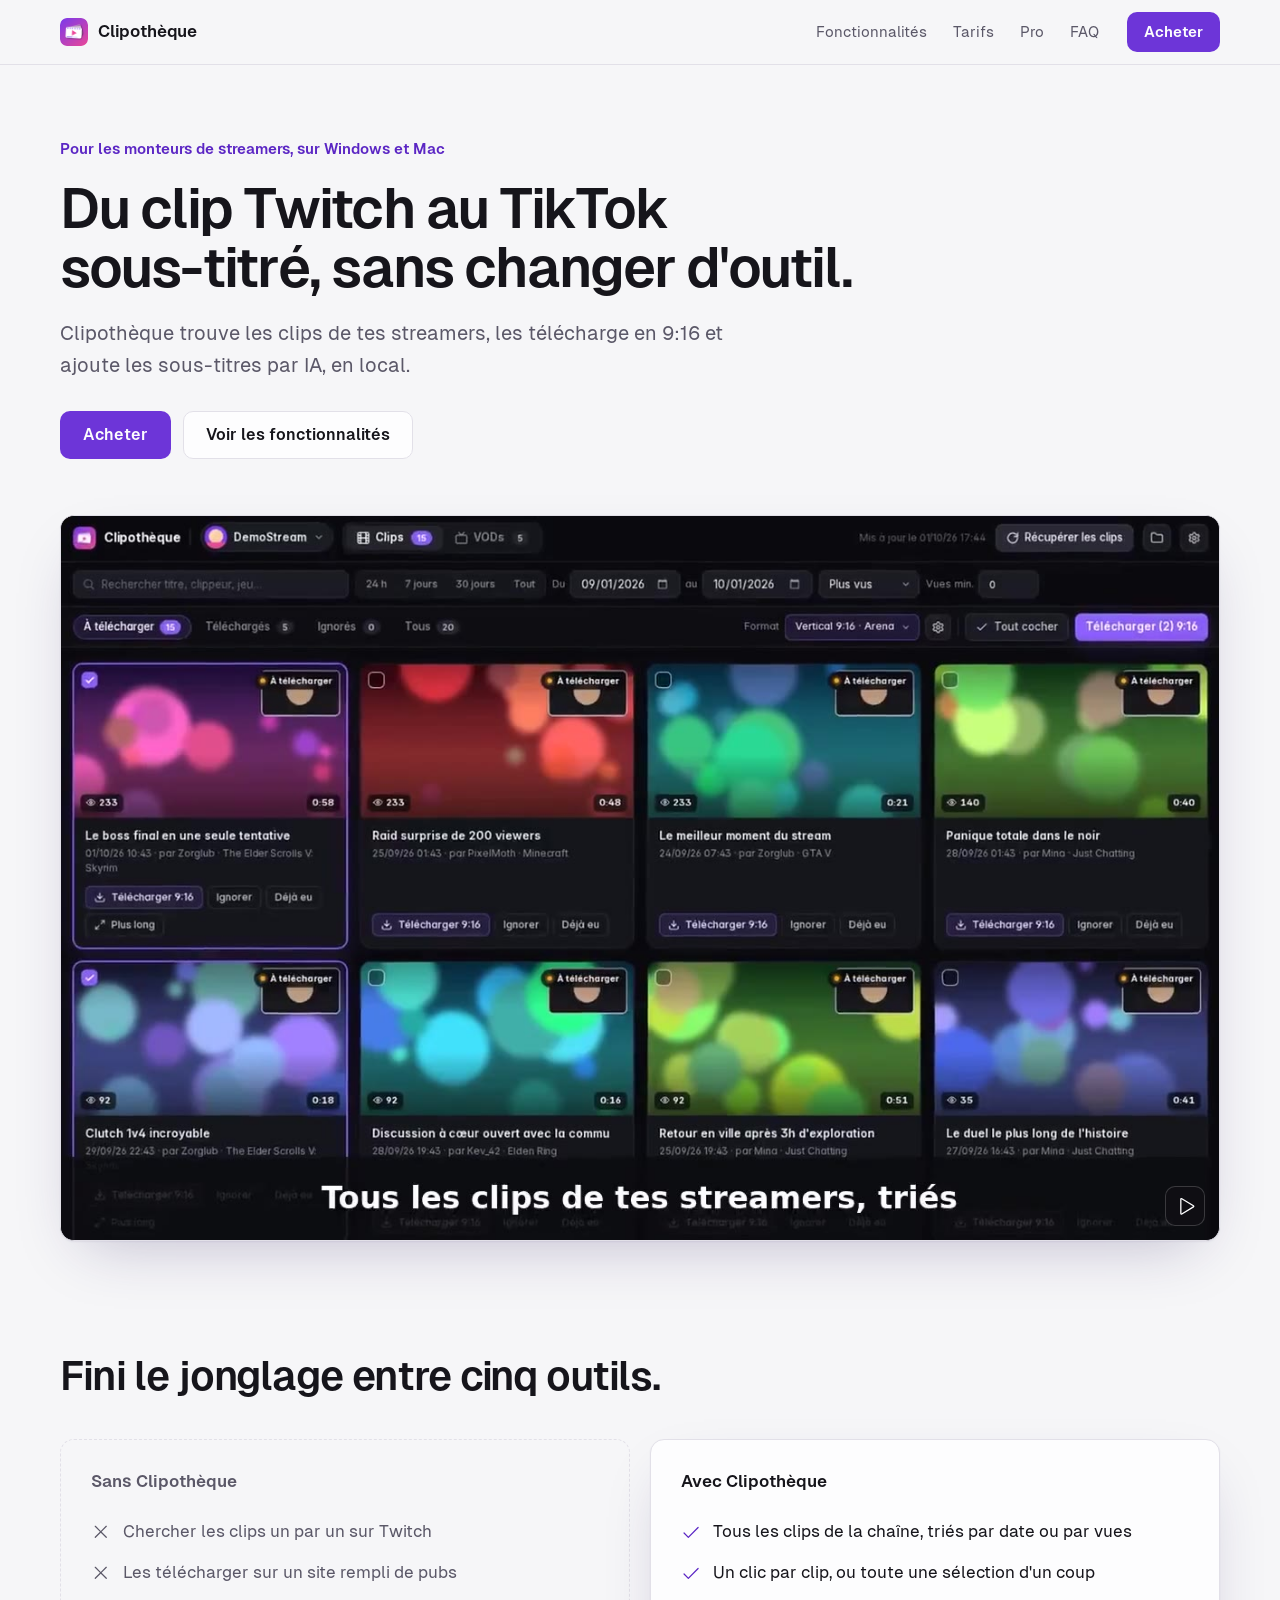
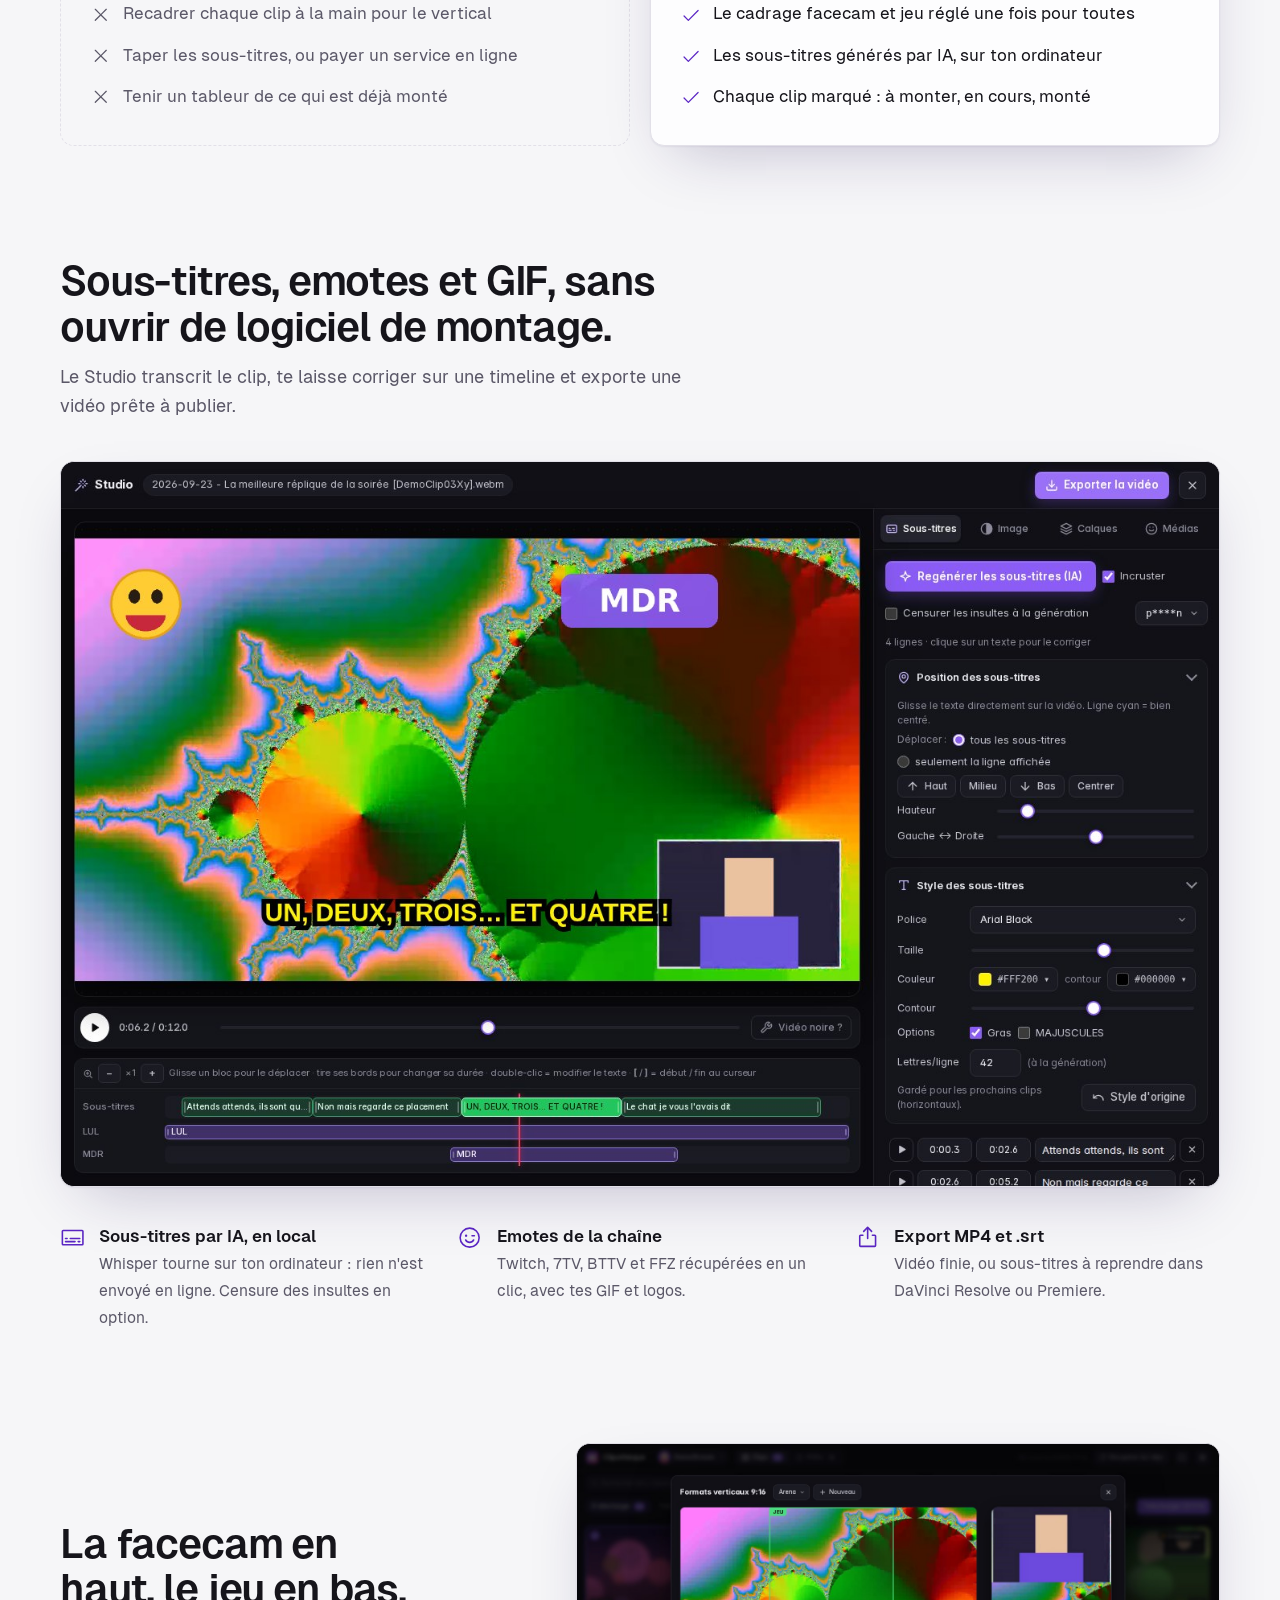
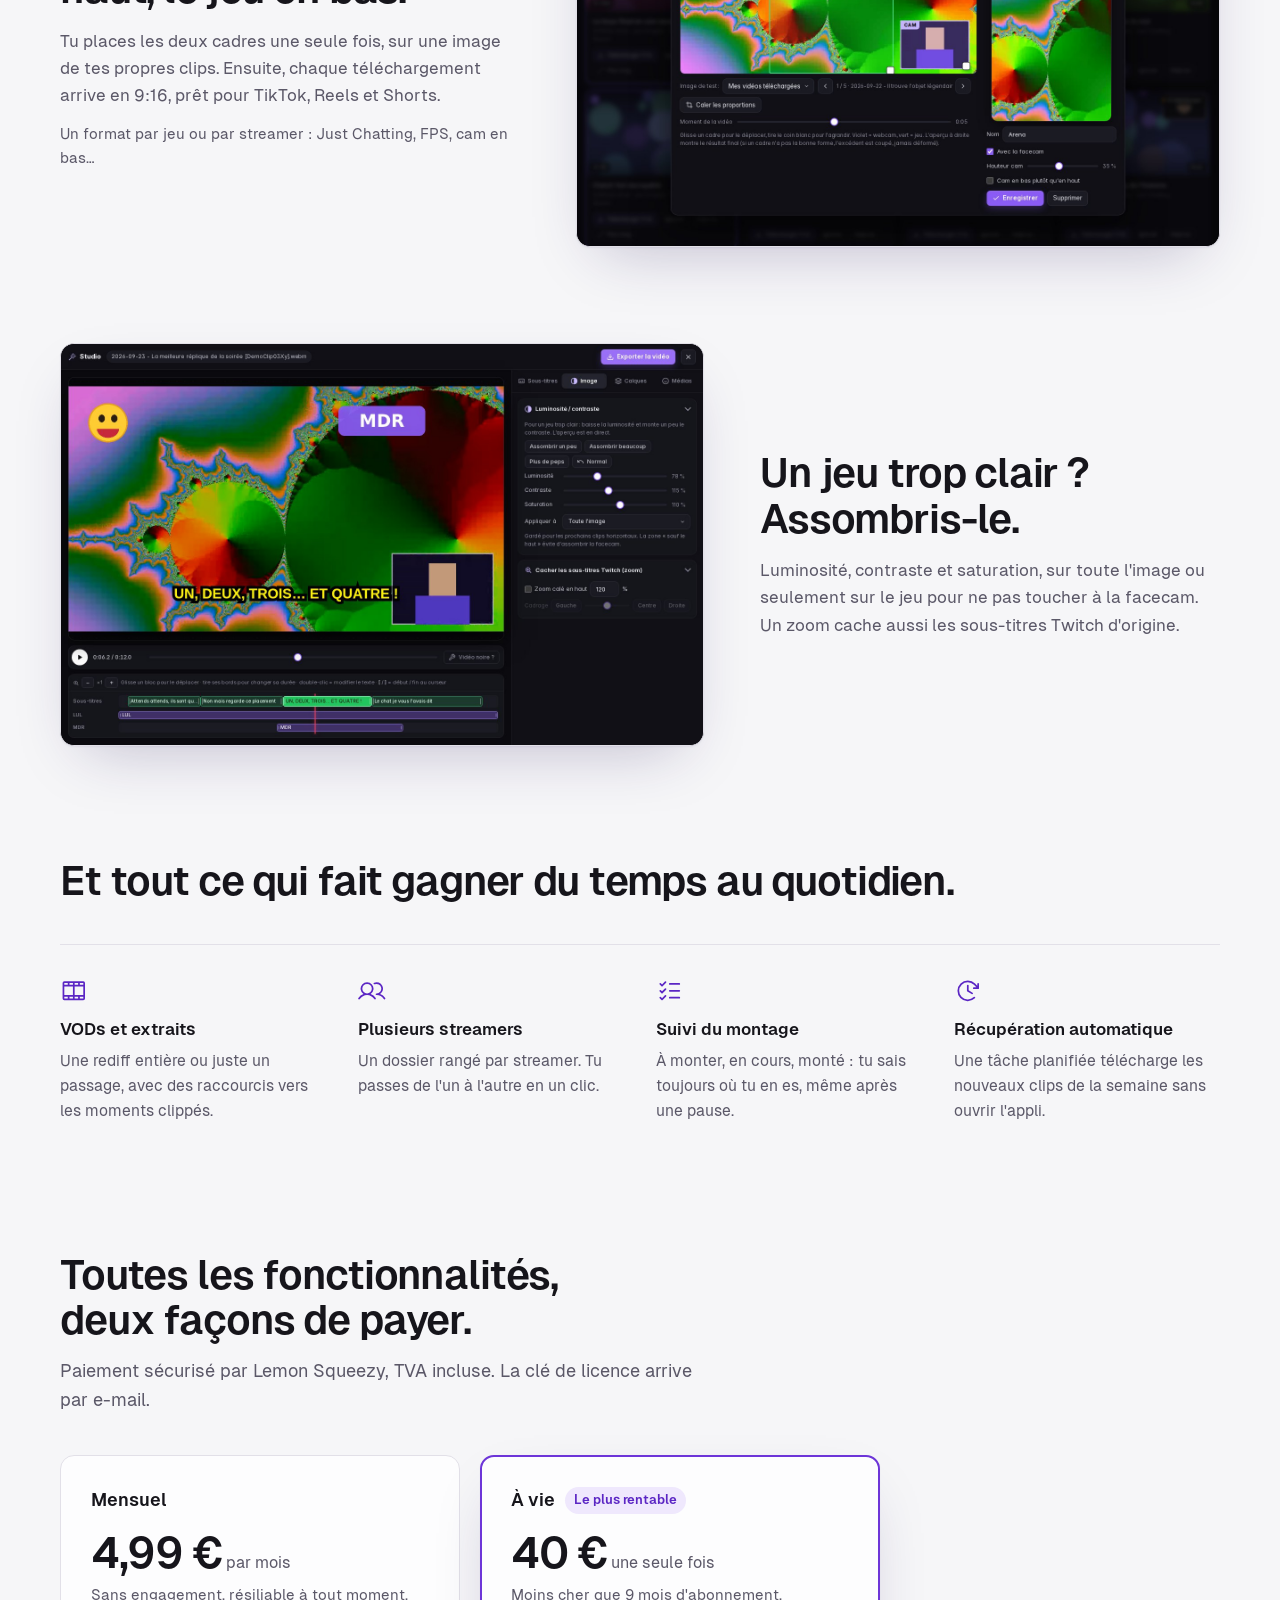
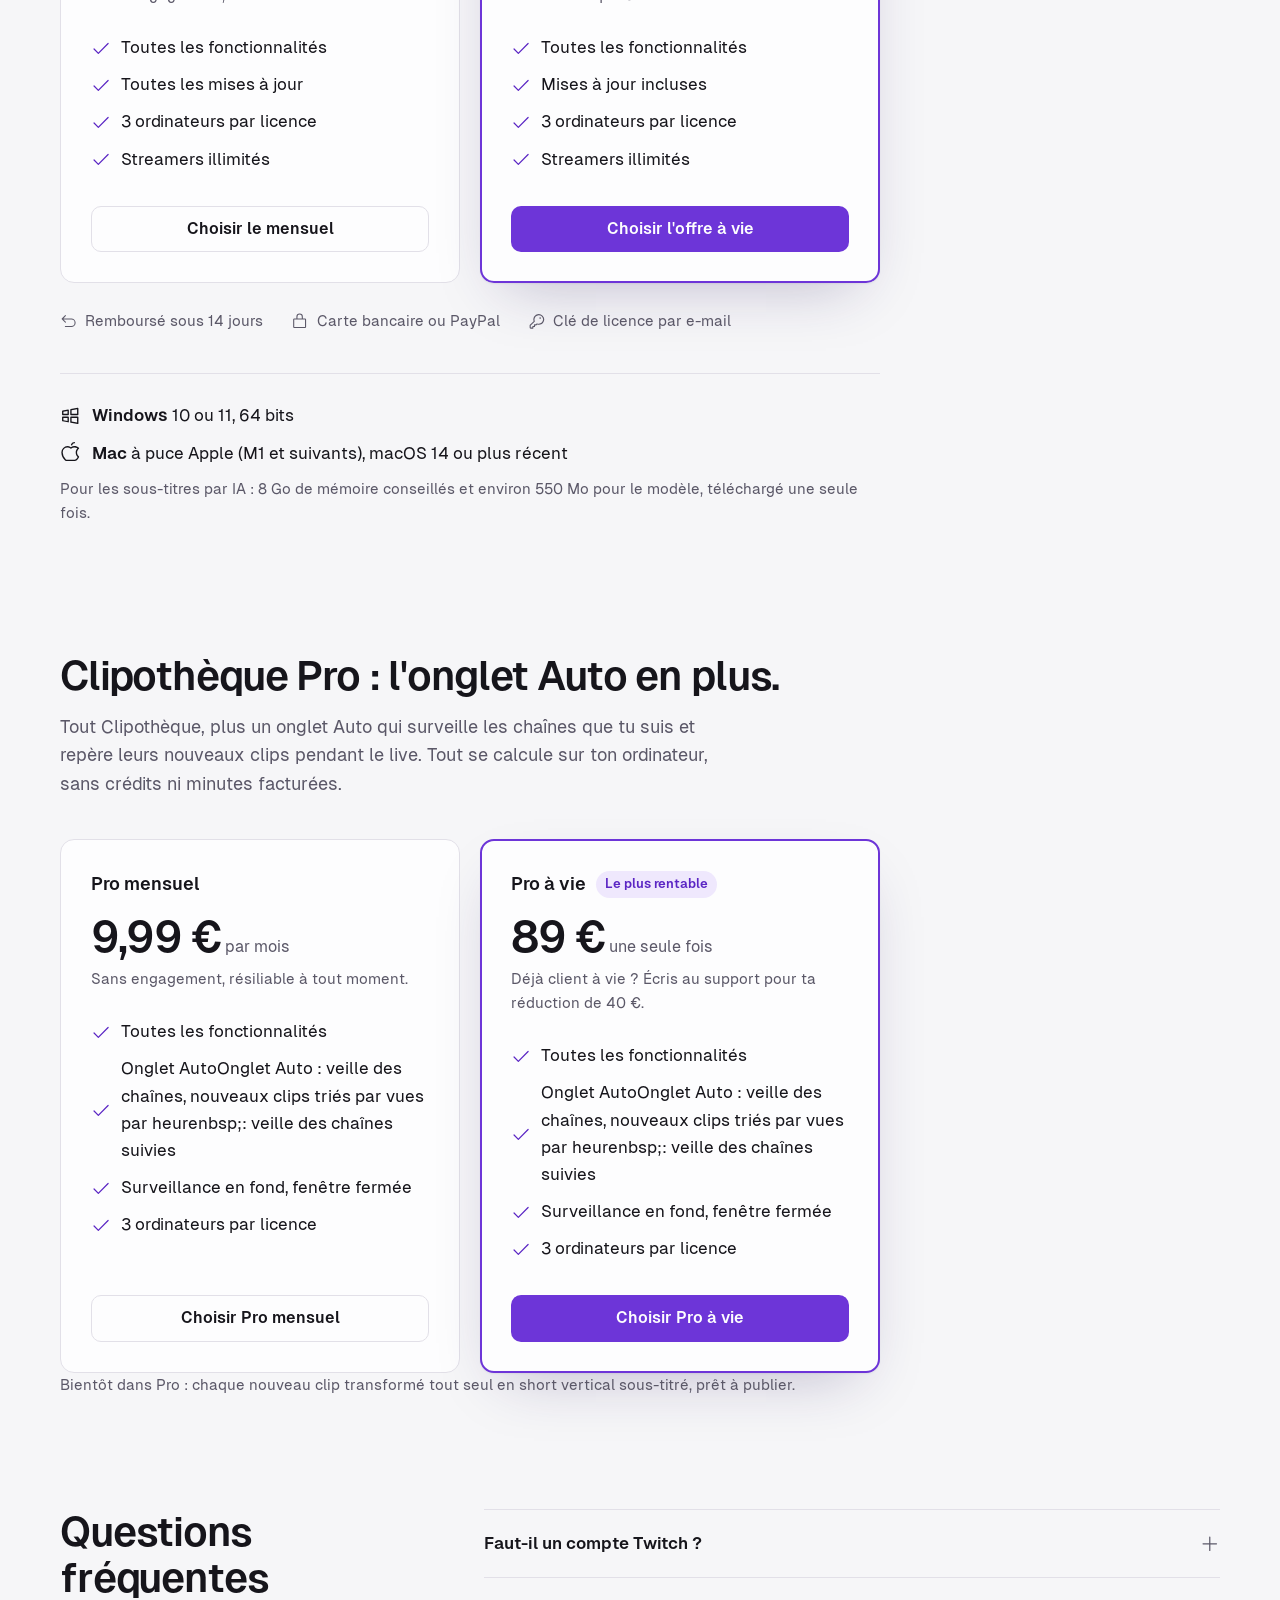
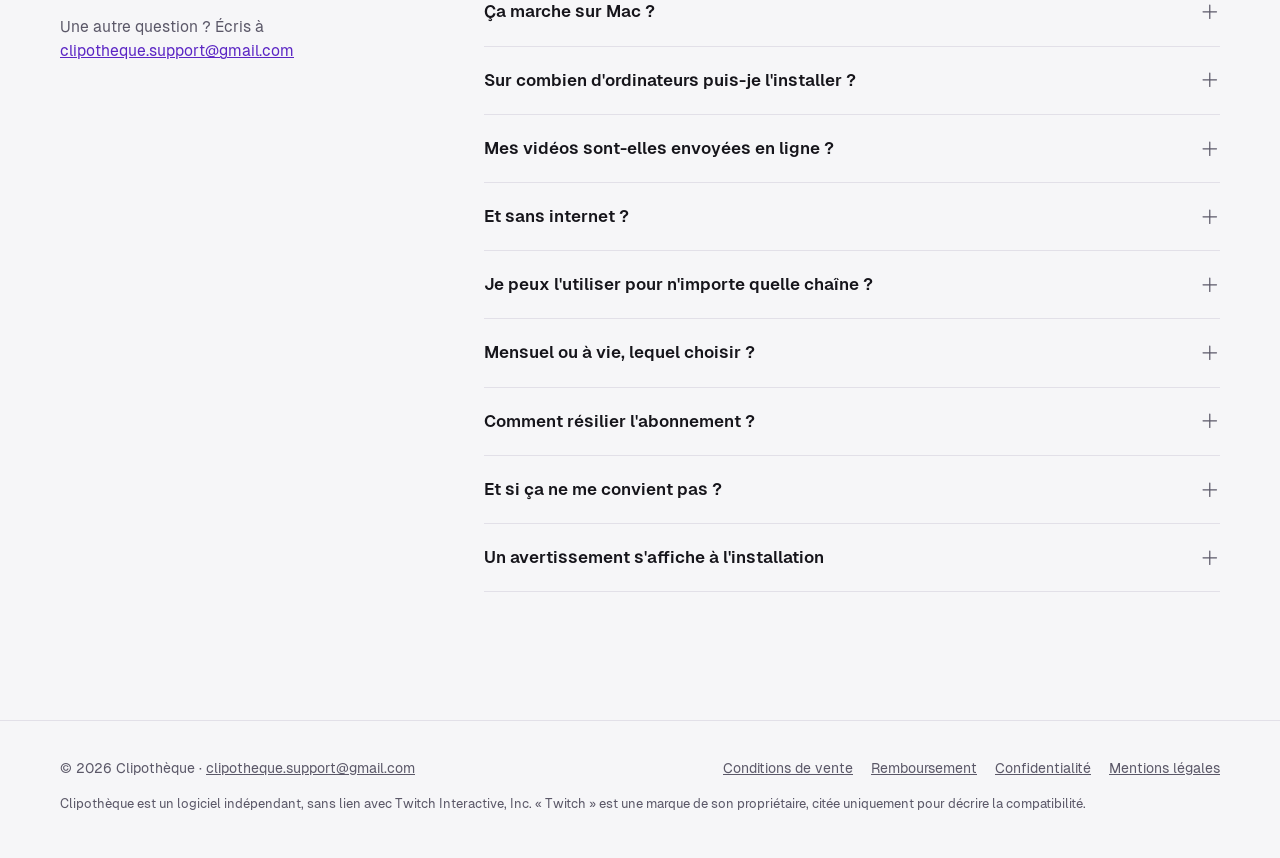
==== clipotheque/index.html @ 0209709e "Clipothèque : section Pro avec les liens d'achat Pro mensuel et Pro à vie Co-Authored-By: Claude Opu" ====
<!doctype html>
<html lang="fr">
<head>
<meta charset="utf-8">
<meta name="viewport" content="width=device-width,initial-scale=1">
<title>Clipothèque : du clip Twitch au TikTok sous-titré</title>
<meta name="description" content="Application pour monteurs de streamers, sur Windows et Mac : clips et VODs Twitch triés, téléchargement en vertical 9:16, sous-titres par IA en local, emotes et GIF. Dès 4,99 € par mois ou 40 € à vie.">
<meta name="theme-color" content="#f6f6f8" media="(prefers-color-scheme: light)">
<meta name="theme-color" content="#111015" media="(prefers-color-scheme: dark)">
<link rel="canonical" href="https://jetasque.github.io/clipotheque/">
<meta property="og:title" content="Clipothèque : du clip Twitch au TikTok sous-titré">
<meta property="og:description" content="Trouver, télécharger, passer en 9:16 et sous-titrer les clips de tes streamers, dans une seule appli. Dès 4,99 € par mois ou 40 € à vie.">
<meta property="og:image" content="https://jetasque.github.io/clipotheque/img/partage.jpg">
<meta property="og:type" content="website">
<meta property="og:locale" content="fr_FR">
<meta name="twitter:card" content="summary_large_image">
<link rel="icon" href="img/favicon.png">
<link rel="preload" href="polices/geist-600.woff2" as="font" type="font/woff2" crossorigin>
<link rel="stylesheet" href="style.css">
<script src="config.js"></script>
<script type="application/ld+json">
{"@context":"https://schema.org","@type":"SoftwareApplication","name":"Clipothèque","operatingSystem":"Windows 10, Windows 11, macOS 14 (Apple Silicon)","applicationCategory":"MultimediaApplication","inLanguage":"fr","url":"https://jetasque.github.io/clipotheque/","image":"https://jetasque.github.io/clipotheque/img/partage.jpg","description":"Application pour monteurs de streamers : clips et VODs Twitch, format vertical 9:16, sous-titres par IA en local, emotes et GIF.","offers":[{"@type":"Offer","name":"Mensuel","price":"4.99","priceCurrency":"EUR"},{"@type":"Offer","name":"À vie","price":"40","priceCurrency":"EUR"}]}
</script>
</head>
<body>
<a class="evitement" href="#contenu">Aller au contenu</a>

<nav class="barre"><div class="conteneur">
  <a class="marque" href="#" translate="no"><img src="img/icone.png" alt="" width="28" height="28">Clipothèque</a>
  <div class="liens"><a href="#fonctionnalites">Fonctionnalités</a><a href="#prix">Tarifs</a><a href="#pro">Pro</a><a href="#faq">FAQ</a></div>
  <a class="btn pri" href="#prix">Acheter</a>
</div></nav>

<main id="contenu">

<header class="hero"><div class="conteneur">
  <div class="hero-texte">
    <p class="surtitre">Pour les monteurs de streamers, sur Windows et Mac</p>
    <h1>Du clip Twitch au TikTok <span class="insecable">sous-titré</span>, sans changer d'outil.</h1>
    <p class="chapeau">Clipothèque trouve les clips de tes streamers, les télécharge en 9:16 et ajoute les <span class="insecable">sous-titres</span> par IA, en local.</p>
    <div class="actions">
      <a class="btn pri grand" href="#prix">Acheter</a>
      <a class="btn sec grand" href="#fonctionnalites">Voir les fonctionnalités</a>
    </div>
  </div>
  <figure class="ecran hero-ecran">
    <video id="demo" src="video/demo.mp4" poster="video/demo-affiche.jpg" width="1280" height="800" muted loop playsinline preload="none" controls aria-label="Démonstration : la liste des clips, le cadrage vertical 9:16 puis le Studio de sous-titres"></video>
    <button class="lecture" type="button" hidden aria-label="Mettre la démo en pause"><svg class="ic" aria-hidden="true" focusable="false" xmlns="http://www.w3.org/2000/svg" viewBox="0 0 256 256" fill="currentColor"><path d="M200,32H160a16,16,0,0,0-16,16V208a16,16,0,0,0,16,16h40a16,16,0,0,0,16-16V48A16,16,0,0,0,200,32Zm0,176H160V48h40ZM96,32H56A16,16,0,0,0,40,48V208a16,16,0,0,0,16,16H96a16,16,0,0,0,16-16V48A16,16,0,0,0,96,32Zm0,176H56V48H96Z"/></svg><svg class="ic" aria-hidden="true" focusable="false" xmlns="http://www.w3.org/2000/svg" viewBox="0 0 256 256" fill="currentColor"><path d="M232.4,114.49,88.32,26.35a16,16,0,0,0-16.2-.3A15.86,15.86,0,0,0,64,39.87V216.13A15.94,15.94,0,0,0,80,232a16.07,16.07,0,0,0,8.36-2.35L232.4,141.51a15.81,15.81,0,0,0,0-27ZM80,215.94V40l143.83,88Z"/></svg></button>
  </figure>
</div></header>

<section class="avap" aria-labelledby="t-avap"><div class="conteneur">
  <h2 id="t-avap">Fini le jonglage entre cinq outils.</h2>
  <div class="comparaison">
    <div class="colonne avant">
      <h3>Sans Clipothèque</h3>
      <ul>
        <li><svg class="ic" aria-hidden="true" focusable="false" xmlns="http://www.w3.org/2000/svg" viewBox="0 0 256 256" fill="currentColor"><path d="M205.66,194.34a8,8,0,0,1-11.32,11.32L128,139.31,61.66,205.66a8,8,0,0,1-11.32-11.32L116.69,128,50.34,61.66A8,8,0,0,1,61.66,50.34L128,116.69l66.34-66.35a8,8,0,0,1,11.32,11.32L139.31,128Z"/></svg>Chercher les clips un par un sur Twitch</li>
        <li><svg class="ic" aria-hidden="true" focusable="false" xmlns="http://www.w3.org/2000/svg" viewBox="0 0 256 256" fill="currentColor"><path d="M205.66,194.34a8,8,0,0,1-11.32,11.32L128,139.31,61.66,205.66a8,8,0,0,1-11.32-11.32L116.69,128,50.34,61.66A8,8,0,0,1,61.66,50.34L128,116.69l66.34-66.35a8,8,0,0,1,11.32,11.32L139.31,128Z"/></svg>Les télécharger sur un site rempli de pubs</li>
        <li><svg class="ic" aria-hidden="true" focusable="false" xmlns="http://www.w3.org/2000/svg" viewBox="0 0 256 256" fill="currentColor"><path d="M205.66,194.34a8,8,0,0,1-11.32,11.32L128,139.31,61.66,205.66a8,8,0,0,1-11.32-11.32L116.69,128,50.34,61.66A8,8,0,0,1,61.66,50.34L128,116.69l66.34-66.35a8,8,0,0,1,11.32,11.32L139.31,128Z"/></svg>Recadrer chaque clip à la main pour le vertical</li>
        <li><svg class="ic" aria-hidden="true" focusable="false" xmlns="http://www.w3.org/2000/svg" viewBox="0 0 256 256" fill="currentColor"><path d="M205.66,194.34a8,8,0,0,1-11.32,11.32L128,139.31,61.66,205.66a8,8,0,0,1-11.32-11.32L116.69,128,50.34,61.66A8,8,0,0,1,61.66,50.34L128,116.69l66.34-66.35a8,8,0,0,1,11.32,11.32L139.31,128Z"/></svg>Taper les sous-titres, ou payer un service en ligne</li>
        <li><svg class="ic" aria-hidden="true" focusable="false" xmlns="http://www.w3.org/2000/svg" viewBox="0 0 256 256" fill="currentColor"><path d="M205.66,194.34a8,8,0,0,1-11.32,11.32L128,139.31,61.66,205.66a8,8,0,0,1-11.32-11.32L116.69,128,50.34,61.66A8,8,0,0,1,61.66,50.34L128,116.69l66.34-66.35a8,8,0,0,1,11.32,11.32L139.31,128Z"/></svg>Tenir un tableur de ce qui est déjà monté</li>
      </ul>
    </div>
    <div class="colonne avec">
      <h3>Avec Clipothèque</h3>
      <ul>
        <li><svg class="ic" aria-hidden="true" focusable="false" xmlns="http://www.w3.org/2000/svg" viewBox="0 0 256 256" fill="currentColor"><path d="M229.66,77.66l-128,128a8,8,0,0,1-11.32,0l-56-56a8,8,0,0,1,11.32-11.32L96,188.69,218.34,66.34a8,8,0,0,1,11.32,11.32Z"/></svg>Tous les clips de la chaîne, triés par date ou par vues</li>
        <li><svg class="ic" aria-hidden="true" focusable="false" xmlns="http://www.w3.org/2000/svg" viewBox="0 0 256 256" fill="currentColor"><path d="M229.66,77.66l-128,128a8,8,0,0,1-11.32,0l-56-56a8,8,0,0,1,11.32-11.32L96,188.69,218.34,66.34a8,8,0,0,1,11.32,11.32Z"/></svg>Un clic par clip, ou toute une sélection d'un coup</li>
        <li><svg class="ic" aria-hidden="true" focusable="false" xmlns="http://www.w3.org/2000/svg" viewBox="0 0 256 256" fill="currentColor"><path d="M229.66,77.66l-128,128a8,8,0,0,1-11.32,0l-56-56a8,8,0,0,1,11.32-11.32L96,188.69,218.34,66.34a8,8,0,0,1,11.32,11.32Z"/></svg>Le cadrage facecam et jeu réglé une fois pour toutes</li>
        <li><svg class="ic" aria-hidden="true" focusable="false" xmlns="http://www.w3.org/2000/svg" viewBox="0 0 256 256" fill="currentColor"><path d="M229.66,77.66l-128,128a8,8,0,0,1-11.32,0l-56-56a8,8,0,0,1,11.32-11.32L96,188.69,218.34,66.34a8,8,0,0,1,11.32,11.32Z"/></svg>Les sous-titres générés par IA, sur ton ordinateur</li>
        <li><svg class="ic" aria-hidden="true" focusable="false" xmlns="http://www.w3.org/2000/svg" viewBox="0 0 256 256" fill="currentColor"><path d="M229.66,77.66l-128,128a8,8,0,0,1-11.32,0l-56-56a8,8,0,0,1,11.32-11.32L96,188.69,218.34,66.34a8,8,0,0,1,11.32,11.32Z"/></svg>Chaque clip marqué&nbsp;: à monter, en cours, monté</li>
      </ul>
    </div>
  </div>
</div></section>

<section id="fonctionnalites" class="studio" aria-labelledby="t-studio"><div class="conteneur">
  <h2 id="t-studio">Sous-titres, emotes et GIF, sans ouvrir de logiciel de montage.</h2>
  <p class="texte-section">Le Studio transcrit le clip, te laisse corriger sur une timeline et exporte une vidéo prête à publier.</p>
  <figure class="ecran"><img src="img/capture-studio.jpg" alt="Le Studio : sous-titres jaunes incrustés, emote et texte MDR sur la vidéo, timeline des sous-titres en bas" width="1440" height="900" loading="lazy"></figure>
  <ul class="points">
    <li><svg class="ic" aria-hidden="true" focusable="false" xmlns="http://www.w3.org/2000/svg" viewBox="0 0 256 256" fill="currentColor"><path d="M224,48H32A16,16,0,0,0,16,64V192a16,16,0,0,0,16,16H224a16,16,0,0,0,16-16V64A16,16,0,0,0,224,48Zm0,144H32V64H224V192ZM48,136a8,8,0,0,1,8-8H72a8,8,0,0,1,0,16H56A8,8,0,0,1,48,136Zm160,0a8,8,0,0,1-8,8H104a8,8,0,0,1,0-16h96A8,8,0,0,1,208,136Zm-48,32a8,8,0,0,1-8,8H56a8,8,0,0,1,0-16h96A8,8,0,0,1,160,168Zm48,0a8,8,0,0,1-8,8H184a8,8,0,0,1,0-16h16A8,8,0,0,1,208,168Z"/></svg><div><b>Sous-titres par IA, en local</b><span>Whisper tourne sur ton ordinateur&nbsp;: rien n'est envoyé en ligne. Censure des insultes en option.</span></div></li>
    <li><svg class="ic" aria-hidden="true" focusable="false" xmlns="http://www.w3.org/2000/svg" viewBox="0 0 256 256" fill="currentColor"><path d="M128,24A104,104,0,1,0,232,128,104.11,104.11,0,0,0,128,24Zm0,192a88,88,0,1,1,88-88A88.1,88.1,0,0,1,128,216ZM80,108a12,12,0,1,1,12,12A12,12,0,0,1,80,108Zm104,0a8,8,0,0,1-8,8H152a8,8,0,0,1,0-16h24A8,8,0,0,1,184,108Zm-9.08,48c-10.29,17.79-27.39,28-46.92,28s-36.63-10.2-46.93-28a8,8,0,1,1,13.86-8c7.46,12.91,19.2,20,33.07,20s25.61-7.1,33.08-20a8,8,0,1,1,13.84,8Z"/></svg><div><b>Emotes de la chaîne</b><span>Twitch, 7TV, BTTV et FFZ récupérées en un clic, avec tes GIF et logos.</span></div></li>
    <li><svg class="ic" aria-hidden="true" focusable="false" xmlns="http://www.w3.org/2000/svg" viewBox="0 0 256 256" fill="currentColor"><path d="M216,112v96a16,16,0,0,1-16,16H56a16,16,0,0,1-16-16V112A16,16,0,0,1,56,96H80a8,8,0,0,1,0,16H56v96H200V112H176a8,8,0,0,1,0-16h24A16,16,0,0,1,216,112ZM93.66,69.66,120,43.31V136a8,8,0,0,0,16,0V43.31l26.34,26.35a8,8,0,0,0,11.32-11.32l-40-40a8,8,0,0,0-11.32,0l-40,40A8,8,0,0,0,93.66,69.66Z"/></svg><div><b>Export MP4 et .srt</b><span>Vidéo finie, ou sous-titres à reprendre dans DaVinci Resolve ou Premiere.</span></div></li>
  </ul>
</div></section>

<section class="detail" aria-labelledby="t-vertical"><div class="conteneur">
  <div class="split">
    <div class="split-texte">
      <h2 id="t-vertical">La facecam en haut, le jeu en bas.</h2>
      <p>Tu places les deux cadres une seule fois, sur une image de tes propres clips. Ensuite, chaque téléchargement arrive en 9:16, prêt pour TikTok, Reels et Shorts.</p>
      <p class="discret">Un format par jeu ou par streamer&nbsp;: Just Chatting, FPS, cam en bas…</p>
    </div>
    <figure class="ecran"><img src="img/capture-vertical.jpg" alt="Réglage du format vertical : cadre du jeu en vert, cadre de la caméra en violet, aperçu 9:16 à droite" width="1440" height="900" loading="lazy"></figure>
  </div>
  <div class="split inverse">
    <div class="split-texte">
      <h2>Un jeu trop clair&nbsp;? Assombris-le.</h2>
      <p>Luminosité, contraste et saturation, sur toute l'image ou seulement sur le jeu pour ne pas toucher à la facecam. Un zoom cache aussi les sous-titres Twitch d'origine.</p>
    </div>
    <figure class="ecran"><img src="img/capture-image.jpg" alt="Onglet Image du Studio : préréglages Assombrir un peu, Assombrir beaucoup, curseurs de luminosité et contraste" width="1440" height="900" loading="lazy"></figure>
  </div>
</div></section>

<section class="aussi" aria-labelledby="t-aussi"><div class="conteneur">
  <h2 id="t-aussi">Et tout ce qui fait gagner du temps au quotidien.</h2>
  <ul class="grille-aussi">
    <li><svg class="ic" aria-hidden="true" focusable="false" xmlns="http://www.w3.org/2000/svg" viewBox="0 0 256 256" fill="currentColor"><path d="M216,40H40A16,16,0,0,0,24,56V200a16,16,0,0,0,16,16H216a16,16,0,0,0,16-16V56A16,16,0,0,0,216,40ZM40,88h80v80H40Zm96-16V56h32V72Zm-16,0H88V56h32Zm0,112v16H88V184Zm16,0h32v16H136Zm0-16V88h80v80Zm80-96H184V56h32ZM72,56V72H40V56ZM40,184H72v16H40Zm176,16H184V184h32v16Z"/></svg><b>VODs et extraits</b><span>Une rediff entière ou juste un passage, avec des raccourcis vers les moments clippés.</span></li>
    <li><svg class="ic" aria-hidden="true" focusable="false" xmlns="http://www.w3.org/2000/svg" viewBox="0 0 256 256" fill="currentColor"><path d="M117.25,157.92a60,60,0,1,0-66.5,0A95.83,95.83,0,0,0,3.53,195.63a8,8,0,1,0,13.4,8.74,80,80,0,0,1,134.14,0,8,8,0,0,0,13.4-8.74A95.83,95.83,0,0,0,117.25,157.92ZM40,108a44,44,0,1,1,44,44A44.05,44.05,0,0,1,40,108Zm210.14,98.7a8,8,0,0,1-11.07-2.33A79.83,79.83,0,0,0,172,168a8,8,0,0,1,0-16,44,44,0,1,0-16.34-84.87,8,8,0,1,1-5.94-14.85,60,60,0,0,1,55.53,105.64,95.83,95.83,0,0,1,47.22,37.71A8,8,0,0,1,250.14,206.7Z"/></svg><b>Plusieurs streamers</b><span>Un dossier rangé par streamer. Tu passes de l'un à l'autre en un clic.</span></li>
    <li><svg class="ic" aria-hidden="true" focusable="false" xmlns="http://www.w3.org/2000/svg" viewBox="0 0 256 256" fill="currentColor"><path d="M224,128a8,8,0,0,1-8,8H128a8,8,0,0,1,0-16h88A8,8,0,0,1,224,128ZM128,72h88a8,8,0,0,0,0-16H128a8,8,0,0,0,0,16Zm88,112H128a8,8,0,0,0,0,16h88a8,8,0,0,0,0-16ZM82.34,42.34,56,68.69,45.66,58.34A8,8,0,0,0,34.34,69.66l16,16a8,8,0,0,0,11.32,0l32-32A8,8,0,0,0,82.34,42.34Zm0,64L56,132.69,45.66,122.34a8,8,0,0,0-11.32,11.32l16,16a8,8,0,0,0,11.32,0l32-32a8,8,0,0,0-11.32-11.32Zm0,64L56,196.69,45.66,186.34a8,8,0,0,0-11.32,11.32l16,16a8,8,0,0,0,11.32,0l32-32a8,8,0,0,0-11.32-11.32Z"/></svg><b>Suivi du montage</b><span>À monter, en cours, monté&nbsp;: tu sais toujours où tu en es, même après une pause.</span></li>
    <li><svg class="ic" aria-hidden="true" focusable="false" xmlns="http://www.w3.org/2000/svg" viewBox="0 0 256 256" fill="currentColor"><path d="M136,80v43.47l36.12,21.67a8,8,0,0,1-8.24,13.72l-40-24A8,8,0,0,1,120,128V80a8,8,0,0,1,16,0Zm88-24a8,8,0,0,0-8,8V82c-6.35-7.36-12.83-14.45-20.12-21.83a96,96,0,1,0-2,137.7,8,8,0,0,0-11-11.64A80,80,0,1,1,184.54,71.4C192.68,79.64,199.81,87.58,207,96H184a8,8,0,0,0,0,16h40a8,8,0,0,0,8-8V64A8,8,0,0,0,224,56Z"/></svg><b>Récupération automatique</b><span>Une tâche planifiée télécharge les nouveaux clips de la semaine sans ouvrir l'appli.</span></li>
  </ul>
</div></section>

<section id="prix" class="tarifs" aria-labelledby="t-prix"><div class="conteneur">
  <h2 id="t-prix">Toutes les fonctionnalités, deux façons de payer.</h2>
  <p class="texte-section">Paiement sécurisé par Lemon Squeezy, TVA incluse. La clé de licence arrive par <span class="insecable">e-mail</span>.</p>
  <div class="offres">
    <div class="offre">
      <h3>Mensuel</h3>
      <p class="montant">4,99 €<small> par mois</small></p>
      <p class="note">Sans engagement, résiliable à tout moment.</p>
      <ul>
        <li><svg class="ic" aria-hidden="true" focusable="false" xmlns="http://www.w3.org/2000/svg" viewBox="0 0 256 256" fill="currentColor"><path d="M229.66,77.66l-128,128a8,8,0,0,1-11.32,0l-56-56a8,8,0,0,1,11.32-11.32L96,188.69,218.34,66.34a8,8,0,0,1,11.32,11.32Z"/></svg>Toutes les fonctionnalités</li>
        <li><svg class="ic" aria-hidden="true" focusable="false" xmlns="http://www.w3.org/2000/svg" viewBox="0 0 256 256" fill="currentColor"><path d="M229.66,77.66l-128,128a8,8,0,0,1-11.32,0l-56-56a8,8,0,0,1,11.32-11.32L96,188.69,218.34,66.34a8,8,0,0,1,11.32,11.32Z"/></svg>Toutes les mises à jour</li>
        <li><svg class="ic" aria-hidden="true" focusable="false" xmlns="http://www.w3.org/2000/svg" viewBox="0 0 256 256" fill="currentColor"><path d="M229.66,77.66l-128,128a8,8,0,0,1-11.32,0l-56-56a8,8,0,0,1,11.32-11.32L96,188.69,218.34,66.34a8,8,0,0,1,11.32,11.32Z"/></svg>3 ordinateurs par licence</li>
        <li><svg class="ic" aria-hidden="true" focusable="false" xmlns="http://www.w3.org/2000/svg" viewBox="0 0 256 256" fill="currentColor"><path d="M229.66,77.66l-128,128a8,8,0,0,1-11.32,0l-56-56a8,8,0,0,1,11.32-11.32L96,188.69,218.34,66.34a8,8,0,0,1,11.32,11.32Z"/></svg>Streamers illimités</li>
      </ul>
      <a class="btn sec" data-achat="mensuel" href="https://clipotheque.lemonsqueezy.com/checkout/buy/49973c93-f830-4895-b657-a57542e2feb7?enabled=2233901">Choisir le mensuel</a>
    </div>
    <div class="offre conseillee">
      <h3>À vie <span class="etiquette">Le plus rentable</span></h3>
      <p class="montant">40 €<small> une seule fois</small></p>
      <p class="note">Moins cher que 9 mois d'abonnement.</p>
      <ul>
        <li><svg class="ic" aria-hidden="true" focusable="false" xmlns="http://www.w3.org/2000/svg" viewBox="0 0 256 256" fill="currentColor"><path d="M229.66,77.66l-128,128a8,8,0,0,1-11.32,0l-56-56a8,8,0,0,1,11.32-11.32L96,188.69,218.34,66.34a8,8,0,0,1,11.32,11.32Z"/></svg>Toutes les fonctionnalités</li>
        <li><svg class="ic" aria-hidden="true" focusable="false" xmlns="http://www.w3.org/2000/svg" viewBox="0 0 256 256" fill="currentColor"><path d="M229.66,77.66l-128,128a8,8,0,0,1-11.32,0l-56-56a8,8,0,0,1,11.32-11.32L96,188.69,218.34,66.34a8,8,0,0,1,11.32,11.32Z"/></svg>Mises à jour incluses</li>
        <li><svg class="ic" aria-hidden="true" focusable="false" xmlns="http://www.w3.org/2000/svg" viewBox="0 0 256 256" fill="currentColor"><path d="M229.66,77.66l-128,128a8,8,0,0,1-11.32,0l-56-56a8,8,0,0,1,11.32-11.32L96,188.69,218.34,66.34a8,8,0,0,1,11.32,11.32Z"/></svg>3 ordinateurs par licence</li>
        <li><svg class="ic" aria-hidden="true" focusable="false" xmlns="http://www.w3.org/2000/svg" viewBox="0 0 256 256" fill="currentColor"><path d="M229.66,77.66l-128,128a8,8,0,0,1-11.32,0l-56-56a8,8,0,0,1,11.32-11.32L96,188.69,218.34,66.34a8,8,0,0,1,11.32,11.32Z"/></svg>Streamers illimités</li>
      </ul>
      <a class="btn pri" data-achat="vie" href="https://clipotheque.lemonsqueezy.com/checkout/buy/a4decc5b-8946-4a12-8559-ff085f0bcc79?enabled=2233902">Choisir l'offre à vie</a>
    </div>
  </div>
  <ul class="garanties">
    <li><svg class="ic" aria-hidden="true" focusable="false" xmlns="http://www.w3.org/2000/svg" viewBox="0 0 256 256" fill="currentColor"><path d="M232,144a64.07,64.07,0,0,1-64,64H80a8,8,0,0,1,0-16h88a48,48,0,0,0,0-96H51.31l34.35,34.34a8,8,0,0,1-11.32,11.32l-48-48a8,8,0,0,1,0-11.32l48-48A8,8,0,0,1,85.66,45.66L51.31,80H168A64.07,64.07,0,0,1,232,144Z"/></svg>Remboursé sous 14 jours</li>
    <li><svg class="ic" aria-hidden="true" focusable="false" xmlns="http://www.w3.org/2000/svg" viewBox="0 0 256 256" fill="currentColor"><path d="M208,80H176V56a48,48,0,0,0-96,0V80H48A16,16,0,0,0,32,96V208a16,16,0,0,0,16,16H208a16,16,0,0,0,16-16V96A16,16,0,0,0,208,80ZM96,56a32,32,0,0,1,64,0V80H96ZM208,208H48V96H208V208Z"/></svg>Carte bancaire ou PayPal</li>
    <li><svg class="ic" aria-hidden="true" focusable="false" xmlns="http://www.w3.org/2000/svg" viewBox="0 0 256 256" fill="currentColor"><path d="M216.57,39.43A80,80,0,0,0,83.91,120.78L28.69,176A15.86,15.86,0,0,0,24,187.31V216a16,16,0,0,0,16,16H72a8,8,0,0,0,8-8V208H96a8,8,0,0,0,8-8V184h16a8,8,0,0,0,5.66-2.34l9.56-9.57A79.73,79.73,0,0,0,160,176h.1A80,80,0,0,0,216.57,39.43ZM224,98.1c-1.09,34.09-29.75,61.86-63.89,61.9H160a63.7,63.7,0,0,1-23.65-4.51,8,8,0,0,0-8.84,1.68L116.69,168H96a8,8,0,0,0-8,8v16H72a8,8,0,0,0-8,8v16H40V187.31l58.83-58.82a8,8,0,0,0,1.68-8.84A63.72,63.72,0,0,1,96,95.92c0-34.14,27.81-62.8,61.9-63.89A64,64,0,0,1,224,98.1ZM192,76a12,12,0,1,1-12-12A12,12,0,0,1,192,76Z"/></svg>Clé de licence par e-mail</li>
  </ul>
  <div class="config">
    <p><svg class="ic" aria-hidden="true" focusable="false" xmlns="http://www.w3.org/2000/svg" viewBox="0 0 256 256" fill="currentColor"><path d="M208,136H128a8,8,0,0,0-8,8v57.45a8,8,0,0,0,6.57,7.88l80,14.54A7.61,7.61,0,0,0,208,224a8,8,0,0,0,8-8V144A8,8,0,0,0,208,136Zm-8,70.41-64-11.63V152h64ZM96,136H32a8,8,0,0,0-8,8v40a8,8,0,0,0,6.57,7.87l64,11.64a8.54,8.54,0,0,0,1.43.13,8,8,0,0,0,8-8V144A8,8,0,0,0,96,136Zm-8,50.05-48-8.73V152H88ZM213.13,33.86a8,8,0,0,0-6.56-1.73l-80,14.55A8,8,0,0,0,120,54.55V112a8,8,0,0,0,8,8h80a8,8,0,0,0,8-8V40A8,8,0,0,0,213.13,33.86ZM200,104H136V61.22l64-11.63ZM101.13,54.22a8,8,0,0,0-6.56-1.73l-64,11.64A8,8,0,0,0,24,72v40a8,8,0,0,0,8,8H96a8,8,0,0,0,8-8V60.36A8,8,0,0,0,101.13,54.22ZM88,104H40V78.68L88,70Z"/></svg><span><b>Windows</b> 10 ou 11, 64 bits</span></p>
    <p><svg class="ic" aria-hidden="true" focusable="false" xmlns="http://www.w3.org/2000/svg" viewBox="0 0 256 256" fill="currentColor"><path d="M223.3,169.59a8.07,8.07,0,0,0-2.8-3.4C203.53,154.53,200,134.64,200,120c0-17.67,13.47-33.06,21.5-40.67a8,8,0,0,0,0-11.62C208.82,55.74,187.82,48,168,48a72.2,72.2,0,0,0-40,12.13,71.56,71.56,0,0,0-90.71,9.09A74.63,74.63,0,0,0,16,123.4a127.06,127.06,0,0,0,40.14,89.73A39.8,39.8,0,0,0,83.59,224h87.68a39.84,39.84,0,0,0,29.12-12.57,125,125,0,0,0,17.82-24.6C225.23,174,224.33,172,223.3,169.59Zm-34.63,30.94a23.76,23.76,0,0,1-17.4,7.47H83.59a23.82,23.82,0,0,1-16.44-6.51A111.14,111.14,0,0,1,32,123,58.5,58.5,0,0,1,48.65,80.47,54.81,54.81,0,0,1,88,64h.78A55.45,55.45,0,0,1,123,76.28a8,8,0,0,0,10,0A55.44,55.44,0,0,1,168,64a70.64,70.64,0,0,1,36,10.35c-13,14.52-20,30.47-20,45.65,0,23.77,7.64,42.73,22.18,55.3A105.82,105.82,0,0,1,188.67,200.53ZM128.23,30A40,40,0,0,1,167,0h1a8,8,0,0,1,0,16h-1a24,24,0,0,0-23.24,18,8,8,0,1,1-15.5-4Z"/></svg><span><b>Mac</b> à puce Apple (M1 et suivants), macOS 14 ou plus récent</span></p>
    <p class="discret">Pour les sous-titres par IA&nbsp;: 8 Go de mémoire conseillés et environ 550 Mo pour le modèle, téléchargé une seule fois.</p>
  </div>
</div></section>

<section id="pro" class="tarifs" aria-labelledby="t-pro"><div class="conteneur">
  <h2 id="t-pro">Clipothèque Pro&nbsp;: l'onglet Auto en plus.</h2>
  <p class="texte-section">Tout Clipothèque, plus un onglet Auto qui surveille les chaînes que tu suis et repère leurs nouveaux clips pendant le live. Tout se calcule sur ton ordinateur, sans crédits ni minutes facturées.</p>
  <div class="offres">
    <div class="offre">
      <h3>Pro mensuel</h3>
      <p class="montant">9,99 €<small> par mois</small></p>
      <p class="note">Sans engagement, résiliable à tout moment.</p>
      <ul>
        <li><svg class="ic" aria-hidden="true" focusable="false" xmlns="http://www.w3.org/2000/svg" viewBox="0 0 256 256" fill="currentColor"><path d="M229.66,77.66l-128,128a8,8,0,0,1-11.32,0l-56-56a8,8,0,0,1,11.32-11.32L96,188.69,218.34,66.34a8,8,0,0,1,11.32,11.32Z"/></svg>Toutes les fonctionnalités</li>
        <li><svg class="ic" aria-hidden="true" focusable="false" xmlns="http://www.w3.org/2000/svg" viewBox="0 0 256 256" fill="currentColor"><path d="M229.66,77.66l-128,128a8,8,0,0,1-11.32,0l-56-56a8,8,0,0,1,11.32-11.32L96,188.69,218.34,66.34a8,8,0,0,1,11.32,11.32Z"/></svg>Onglet AutoOnglet Auto&nbsp;: veille des chaînes, nouveaux clips triés par vues par heurenbsp;: veille des chaînes suivies</li>
        <li><svg class="ic" aria-hidden="true" focusable="false" xmlns="http://www.w3.org/2000/svg" viewBox="0 0 256 256" fill="currentColor"><path d="M229.66,77.66l-128,128a8,8,0,0,1-11.32,0l-56-56a8,8,0,0,1,11.32-11.32L96,188.69,218.34,66.34a8,8,0,0,1,11.32,11.32Z"/></svg>Surveillance en fond, fenêtre fermée</li>
        <li><svg class="ic" aria-hidden="true" focusable="false" xmlns="http://www.w3.org/2000/svg" viewBox="0 0 256 256" fill="currentColor"><path d="M229.66,77.66l-128,128a8,8,0,0,1-11.32,0l-56-56a8,8,0,0,1,11.32-11.32L96,188.69,218.34,66.34a8,8,0,0,1,11.32,11.32Z"/></svg>3 ordinateurs par licence</li>
      </ul>
      <a class="btn sec" data-achat="pro_mensuel" href="https://clipotheque.lemonsqueezy.com/checkout/buy/c96f7a7e-98fa-4eb3-acc3-401f55e093ce?enabled=2233899">Choisir Pro mensuel</a>
    </div>
    <div class="offre conseillee">
      <h3>Pro à vie <span class="etiquette">Le plus rentable</span></h3>
      <p class="montant">89 €<small> une seule fois</small></p>
      <p class="note">Déjà client à vie&nbsp;? Écris au support pour ta réduction de 40&nbsp;€.</p>
      <ul>
        <li><svg class="ic" aria-hidden="true" focusable="false" xmlns="http://www.w3.org/2000/svg" viewBox="0 0 256 256" fill="currentColor"><path d="M229.66,77.66l-128,128a8,8,0,0,1-11.32,0l-56-56a8,8,0,0,1,11.32-11.32L96,188.69,218.34,66.34a8,8,0,0,1,11.32,11.32Z"/></svg>Toutes les fonctionnalités</li>
        <li><svg class="ic" aria-hidden="true" focusable="false" xmlns="http://www.w3.org/2000/svg" viewBox="0 0 256 256" fill="currentColor"><path d="M229.66,77.66l-128,128a8,8,0,0,1-11.32,0l-56-56a8,8,0,0,1,11.32-11.32L96,188.69,218.34,66.34a8,8,0,0,1,11.32,11.32Z"/></svg>Onglet AutoOnglet Auto&nbsp;: veille des chaînes, nouveaux clips triés par vues par heurenbsp;: veille des chaînes suivies</li>
        <li><svg class="ic" aria-hidden="true" focusable="false" xmlns="http://www.w3.org/2000/svg" viewBox="0 0 256 256" fill="currentColor"><path d="M229.66,77.66l-128,128a8,8,0,0,1-11.32,0l-56-56a8,8,0,0,1,11.32-11.32L96,188.69,218.34,66.34a8,8,0,0,1,11.32,11.32Z"/></svg>Surveillance en fond, fenêtre fermée</li>
        <li><svg class="ic" aria-hidden="true" focusable="false" xmlns="http://www.w3.org/2000/svg" viewBox="0 0 256 256" fill="currentColor"><path d="M229.66,77.66l-128,128a8,8,0,0,1-11.32,0l-56-56a8,8,0,0,1,11.32-11.32L96,188.69,218.34,66.34a8,8,0,0,1,11.32,11.32Z"/></svg>3 ordinateurs par licence</li>
      </ul>
      <a class="btn pri" data-achat="pro_vie" href="https://clipotheque.lemonsqueezy.com/checkout/buy/daba0e5e-350d-421a-aa6c-ff170b29eb0d?enabled=2243420">Choisir Pro à vie</a>
    </div>
  </div>
  <p class="discret">Bientôt dans Pro&nbsp;: chaque nouveau clip transformé tout seul en short vertical sous-titré, prêt à publier.</p>
</div></section>

<section id="faq" class="faq" aria-labelledby="t-faq"><div class="conteneur">
  <div class="faq-tete">
    <h2 id="t-faq">Questions fréquentes</h2>
    <p>Une autre question&nbsp;? Écris à <a href="mailto:clipotheque.support@gmail.com">clipotheque.support@gmail.com</a></p>
  </div>
  <div class="faq-liste">
    <details><summary>Faut-il un compte Twitch&nbsp;?<svg class="ic" aria-hidden="true" focusable="false" xmlns="http://www.w3.org/2000/svg" viewBox="0 0 256 256" fill="currentColor"><path d="M224,128a8,8,0,0,1-8,8H136v80a8,8,0,0,1-16,0V136H40a8,8,0,0,1,0-16h80V40a8,8,0,0,1,16,0v80h80A8,8,0,0,1,224,128Z"/></svg></summary><p>Non. Colle le nom ou le lien de la chaîne&nbsp;: Clipothèque lit ses clips et VODs publics.</p></details>
    <details><summary>Ça marche sur Mac&nbsp;?<svg class="ic" aria-hidden="true" focusable="false" xmlns="http://www.w3.org/2000/svg" viewBox="0 0 256 256" fill="currentColor"><path d="M224,128a8,8,0,0,1-8,8H136v80a8,8,0,0,1-16,0V136H40a8,8,0,0,1,0-16h80V40a8,8,0,0,1,16,0v80h80A8,8,0,0,1,224,128Z"/></svg></summary><p>Oui, sur les Mac à puce Apple (M1, M2, M3, M4…) avec macOS 14 ou plus récent. Les Mac à processeur Intel ne sont pas pris en charge. La même clé de licence fonctionne sur Windows et sur Mac.</p></details>
    <details><summary>Sur combien d'ordinateurs puis-je l'installer&nbsp;?<svg class="ic" aria-hidden="true" focusable="false" xmlns="http://www.w3.org/2000/svg" viewBox="0 0 256 256" fill="currentColor"><path d="M224,128a8,8,0,0,1-8,8H136v80a8,8,0,0,1-16,0V136H40a8,8,0,0,1,0-16h80V40a8,8,0,0,1,16,0v80h80A8,8,0,0,1,224,128Z"/></svg></summary><p>3 par licence, par exemple ton PC fixe et ton portable. Tu peux libérer un ordinateur à tout moment depuis l'appli, avec le bouton « Désactiver sur ce PC ».</p></details>
    <details><summary>Mes vidéos sont-elles envoyées en ligne&nbsp;?<svg class="ic" aria-hidden="true" focusable="false" xmlns="http://www.w3.org/2000/svg" viewBox="0 0 256 256" fill="currentColor"><path d="M224,128a8,8,0,0,1-8,8H136v80a8,8,0,0,1-16,0V136H40a8,8,0,0,1,0-16h80V40a8,8,0,0,1,16,0v80h80A8,8,0,0,1,224,128Z"/></svg></summary><p>Non. Tout reste sur ton ordinateur, y compris les sous-titres par IA. L'appli ne se connecte que pour lister et télécharger les clips, vérifier ta licence et proposer les mises à jour.</p></details>
    <details><summary>Et sans internet&nbsp;?<svg class="ic" aria-hidden="true" focusable="false" xmlns="http://www.w3.org/2000/svg" viewBox="0 0 256 256" fill="currentColor"><path d="M224,128a8,8,0,0,1-8,8H136v80a8,8,0,0,1-16,0V136H40a8,8,0,0,1,0-16h80V40a8,8,0,0,1,16,0v80h80A8,8,0,0,1,224,128Z"/></svg></summary><p>Le montage fonctionne hors ligne. La licence est vérifiée régulièrement et reste valable jusqu'à 7 jours sans connexion.</p></details>
    <details><summary>Je peux l'utiliser pour n'importe quelle chaîne&nbsp;?<svg class="ic" aria-hidden="true" focusable="false" xmlns="http://www.w3.org/2000/svg" viewBox="0 0 256 256" fill="currentColor"><path d="M224,128a8,8,0,0,1-8,8H136v80a8,8,0,0,1-16,0V136H40a8,8,0,0,1,0-16h80V40a8,8,0,0,1,16,0v80h80A8,8,0,0,1,224,128Z"/></svg></summary><p>Clipothèque est faite pour les monteurs qui travaillent <b>avec l'accord du streamer</b>. Les vidéos appartiennent à leurs auteurs&nbsp;: tu restes responsable de l'usage que tu en fais et du respect des conditions d'utilisation de Twitch.</p></details>
    <details><summary>Mensuel ou à vie, lequel choisir&nbsp;?<svg class="ic" aria-hidden="true" focusable="false" xmlns="http://www.w3.org/2000/svg" viewBox="0 0 256 256" fill="currentColor"><path d="M224,128a8,8,0,0,1-8,8H136v80a8,8,0,0,1-16,0V136H40a8,8,0,0,1,0-16h80V40a8,8,0,0,1,16,0v80h80A8,8,0,0,1,224,128Z"/></svg></summary><p>Les deux donnent exactement les mêmes fonctionnalités. Le mensuel est idéal pour essayer sur une saison de montage. Si tu montes toute l'année, l'offre à vie devient rentable dès le 9e mois.</p></details>
    <details><summary>Comment résilier l'abonnement&nbsp;?<svg class="ic" aria-hidden="true" focusable="false" xmlns="http://www.w3.org/2000/svg" viewBox="0 0 256 256" fill="currentColor"><path d="M224,128a8,8,0,0,1-8,8H136v80a8,8,0,0,1-16,0V136H40a8,8,0,0,1,0-16h80V40a8,8,0,0,1,16,0v80h80A8,8,0,0,1,224,128Z"/></svg></summary><p>Depuis ton espace client Lemon Squeezy (lien dans l'e-mail d'achat, ou bouton « Gérer mon abonnement » dans l'appli). Tu gardes l'accès jusqu'à la fin de la période payée.</p></details>
    <details><summary>Et si ça ne me convient pas&nbsp;?<svg class="ic" aria-hidden="true" focusable="false" xmlns="http://www.w3.org/2000/svg" viewBox="0 0 256 256" fill="currentColor"><path d="M224,128a8,8,0,0,1-8,8H136v80a8,8,0,0,1-16,0V136H40a8,8,0,0,1,0-16h80V40a8,8,0,0,1,16,0v80h80A8,8,0,0,1,224,128Z"/></svg></summary><p>Écris-nous dans les 14 jours suivant l'achat&nbsp;: on te rembourse. Voir la <a href="remboursement.html">politique de remboursement</a>.</p></details>
    <details><summary>Un avertissement s'affiche à l'installation<svg class="ic" aria-hidden="true" focusable="false" xmlns="http://www.w3.org/2000/svg" viewBox="0 0 256 256" fill="currentColor"><path d="M224,128a8,8,0,0,1-8,8H136v80a8,8,0,0,1-16,0V136H40a8,8,0,0,1,0-16h80V40a8,8,0,0,1,16,0v80h80A8,8,0,0,1,224,128Z"/></svg></summary><p>C'est normal pour une appli récente qui n'est pas encore signée. Sur Windows&nbsp;: « Informations complémentaires » puis « Exécuter quand même ». Sur Mac&nbsp;: Réglages Système, Confidentialité et sécurité, puis « Ouvrir quand même ». Une seule fois.</p></details>
  </div>
</div></section>

</main>

<footer><div class="conteneur">
  <span>© 2026 Clipothèque · <a href="mailto:clipotheque.support@gmail.com">clipotheque.support@gmail.com</a></span>
  <div class="liens"><a href="cgv.html">Conditions de vente</a><a href="remboursement.html">Remboursement</a><a href="confidentialite.html">Confidentialité</a><a href="mentions-legales.html">Mentions légales</a></div>
  <div class="avertissement">Clipothèque est un logiciel indépendant, sans lien avec Twitch Interactive, Inc. « Twitch » est une marque de son propriétaire, citée uniquement pour décrire la compatibilité.</div>
</div></footer>

<script>
// liens d'achat (modifiables dans config.js)
document.querySelectorAll("[data-achat]").forEach(a=>{const u=(window.CLIPOTHEQUE||{}).achat||{};if(u[a.dataset.achat])a.href=u[a.dataset.achat]});

// démo : lecture automatique quand elle est visible, sauf si l'utilisateur limite les animations
(function(){
  const v=document.getElementById("demo"),b=document.querySelector(".lecture");
  if(!v||!b)return;
  const calme=matchMedia("(prefers-reduced-motion: reduce)").matches;
  let voulu=!calme;
  v.controls=false;b.hidden=false;
  const maj=()=>{const p=!v.paused;b.classList.toggle("en-pause",!p);b.setAttribute("aria-label",p?"Mettre la démo en pause":"Lire la démo")};
  v.addEventListener("play",maj);v.addEventListener("pause",maj);maj();
  b.addEventListener("click",()=>{voulu=v.paused;voulu?v.play():v.pause()});
  new IntersectionObserver(e=>{if(e[0].isIntersecting){if(voulu)v.play().catch(()=>{})}else v.pause()},{threshold:.25}).observe(v);
})();
</script>
</body>
</html>
---- clipotheque/style.css ----
/* Clipothèque : site public. Police Geist (SIL OFL, polices/LICENCE-Geist.txt), icônes Phosphor (MIT). */
@font-face{font-family:Geist;src:url(polices/geist-400.woff2) format("woff2");font-weight:400;font-style:normal;font-display:swap}
@font-face{font-family:Geist;src:url(polices/geist-600.woff2) format("woff2");font-weight:600;font-style:normal;font-display:swap}

:root{
  --fond:#f6f6f8;--surface:#fdfdfe;--surface2:#eeedf2;--encre:#16151b;--mut:#5b5868;--ligne:#e2e0e8;
  --accent:#6d35d8;--accent-texte:#5b26c4;--accent-doux:#efe8fd;--sur-accent:#fdfdfe;
  --ombre:0 1px 2px rgba(40,24,90,.06),0 24px 60px -24px rgba(40,24,90,.28);
  --r-btn:10px;--r-media:14px;
  color-scheme:light;
}
@media (prefers-color-scheme:dark){
  :root{
    --fond:#111015;--surface:#18171e;--surface2:#1f1e26;--encre:#f1f0f5;--mut:#a7a3b4;--ligne:#2b2933;
    --accent:#7442e0;--accent-texte:#b597f7;--accent-doux:#241c38;--sur-accent:#fdfdfe;
    --ombre:0 1px 2px rgba(0,0,0,.3),0 30px 70px -30px rgba(0,0,0,.8);
    color-scheme:dark;
  }
}

*{box-sizing:border-box}
html{scroll-behavior:smooth;scroll-padding-top:80px;-webkit-text-size-adjust:100%}
body{margin:0;background:var(--fond);color:var(--encre);font:400 17px/1.6 Geist,system-ui,-apple-system,"Segoe UI",Roboto,sans-serif;-webkit-font-smoothing:antialiased}
a{color:inherit}
a,button,summary{touch-action:manipulation}
img,video{max-width:100%;height:auto;display:block}
h1,h2,h3{font-weight:600;margin:0;text-wrap:balance}
p{margin:0}
ul{list-style:none;margin:0;padding:0}
b{font-weight:600}
.conteneur{width:min(1160px,100% - 40px);margin-inline:auto}
.insecable{white-space:nowrap}
.discret{color:var(--mut);font-size:15px}
:focus-visible{outline:2px solid var(--accent-texte);outline-offset:3px;border-radius:4px}
.evitement{position:absolute;left:-999px;top:8px;z-index:30;background:var(--surface);padding:8px 14px;border-radius:var(--r-btn)}
.evitement:focus{left:12px}

/* icônes Phosphor en ligne */
.ic{width:1.15em;height:1.15em;flex:none;fill:currentColor}

/* boutons : un seul rayon (10px) pour tout ce qui est cliquable */
.btn{display:inline-flex;align-items:center;justify-content:center;gap:8px;padding:9px 16px;border-radius:var(--r-btn);font-weight:600;font-size:15px;line-height:1.3;text-decoration:none;white-space:nowrap;border:1px solid transparent;transition:background-color .15s,border-color .15s,transform .1s}
.btn:active{transform:translateY(1px)}
.btn.pri{background:var(--accent);color:var(--sur-accent)}
.btn.pri:hover{background:color-mix(in srgb,var(--accent) 88%,#000)}
.btn.sec{background:var(--surface);border-color:var(--ligne);color:var(--encre)}
.btn.sec:hover{border-color:color-mix(in srgb,var(--mut) 50%,var(--ligne))}
.btn.grand{padding:13px 22px;font-size:16px}

/* barre de navigation */
.barre{position:sticky;top:0;z-index:20;background:color-mix(in srgb,var(--fond) 86%,transparent);backdrop-filter:blur(10px);-webkit-backdrop-filter:blur(10px);border-bottom:1px solid var(--ligne)}
.barre .conteneur{display:flex;align-items:center;gap:28px;height:64px}
.marque{display:flex;align-items:center;gap:10px;font-weight:600;font-size:17px;text-decoration:none;letter-spacing:-.01em}
.marque img{width:28px;height:28px;border-radius:7px}
.barre .liens{display:flex;gap:26px;margin-left:auto}
.barre .liens a{text-decoration:none;color:var(--mut);font-size:15px}
.barre .liens a:hover{color:var(--encre)}

/* héro */
.hero{padding:72px 0 0}
.hero-texte{max-width:1000px}
.surtitre{color:var(--accent-texte);font-weight:600;font-size:15px;margin-bottom:18px}
h1{font-size:clamp(2.3rem,4.6vw,3.5rem);line-height:1.05;letter-spacing:-.035em}
.chapeau{font-size:clamp(1.05rem,1.6vw,1.25rem);color:var(--mut);margin-top:20px;max-width:34em}
.actions{display:flex;gap:12px;flex-wrap:wrap;margin-top:30px}
.ecran{margin:0;position:relative;border-radius:var(--r-media);overflow:hidden;border:1px solid var(--ligne);box-shadow:var(--ombre);background:#111015}
.ecran img,.ecran video{width:100%}
.hero-ecran{margin-top:56px}
.lecture{position:absolute;right:14px;bottom:14px;width:40px;height:40px;border-radius:var(--r-btn);border:1px solid rgba(255,255,255,.18);background:rgba(17,16,21,.72);color:#fdfdfe;display:grid;place-items:center;cursor:pointer;font-size:18px}
.lecture .ic+.ic,.lecture.en-pause .ic:first-child{display:none}
.lecture.en-pause .ic+.ic{display:block}

@media (prefers-reduced-motion:no-preference){
  .hero-texte>*{animation:monte .7s cubic-bezier(.16,1,.3,1) both}
  .hero-texte>:nth-child(2){animation-delay:.06s}
  .hero-texte>:nth-child(3){animation-delay:.12s}
  .hero-texte>:nth-child(4){animation-delay:.18s}
  .hero-ecran{animation:monte .9s .2s cubic-bezier(.16,1,.3,1) both}
  @keyframes monte{from{opacity:0;transform:translateY(14px)}to{opacity:1;transform:none}}
}

/* sections */
section{padding:112px 0 0}
h2{font-size:clamp(1.75rem,3.3vw,2.55rem);line-height:1.12;letter-spacing:-.028em;max-width:22em}
.texte-section{color:var(--mut);font-size:18px;margin-top:14px;max-width:36em}

/* avant / après */
.comparaison{display:grid;grid-template-columns:1fr 1fr;gap:20px;margin-top:40px}
.colonne{padding:28px 30px;border-radius:var(--r-media)}
.colonne h3{font-size:17px;margin-bottom:16px}
.colonne li{display:flex;gap:12px;align-items:flex-start;padding:7px 0}
.colonne .ic{margin-top:.25em}
.avant{border:1px dashed var(--ligne)}
.avant h3,.avant li{color:var(--mut)}
.avec{background:var(--surface);border:1px solid var(--ligne);box-shadow:var(--ombre)}
.avec .ic{color:var(--accent-texte)}

/* Studio */
.studio .ecran{margin-top:40px}
.points{display:grid;grid-template-columns:repeat(3,1fr);gap:32px;margin-top:36px}
.points li{display:flex;gap:14px}
.points .ic{font-size:22px;color:var(--accent-texte);margin-top:2px}
.points b{display:block}
.points span{color:var(--mut);font-size:15.5px}

/* détails en deux colonnes */
.split{display:grid;grid-template-columns:5fr 7fr;gap:56px;align-items:center}
.split+.split{margin-top:96px}
.split.inverse{grid-template-columns:7fr 5fr}
.split.inverse .split-texte{order:2}
.split-texte p{color:var(--mut);margin-top:16px}
.split-texte .discret{margin-top:12px}

/* et aussi */
.grille-aussi{display:grid;grid-template-columns:repeat(4,1fr);gap:32px;margin-top:40px;padding-top:32px;border-top:1px solid var(--ligne)}
.grille-aussi li{display:flex;flex-direction:column;gap:6px}
.grille-aussi .ic{font-size:24px;color:var(--accent-texte);margin-bottom:6px}
.grille-aussi span{color:var(--mut);font-size:15.5px}

/* tarifs */
.tarifs{padding-top:128px}
.offres{display:grid;grid-template-columns:repeat(2,minmax(0,1fr));gap:20px;margin-top:40px;max-width:820px}
.offre{background:var(--surface);border:1px solid var(--ligne);border-radius:var(--r-media);padding:30px;display:flex;flex-direction:column}
.offre.conseillee{border:2px solid var(--accent);padding:29px;box-shadow:var(--ombre)}
.offre h3{font-size:18px;display:flex;align-items:center;gap:10px;flex-wrap:wrap}
.etiquette{font-size:13px;font-weight:600;color:var(--accent-texte);background:var(--accent-doux);padding:3px 9px;border-radius:999px}
.montant{font-size:44px;font-weight:600;letter-spacing:-.03em;margin-top:14px;line-height:1.1}
.montant small{font-size:16px;font-weight:400;color:var(--mut);letter-spacing:0}
.note{color:var(--mut);font-size:15px;margin-top:6px}
.offre ul{margin:22px 0 28px;flex:1}
.offre li{display:flex;gap:10px;align-items:center;padding:5px 0}
.offre li .ic{color:var(--accent-texte)}
.offre .btn{padding:12px 18px;font-size:16px}
.garanties{display:flex;gap:12px 28px;flex-wrap:wrap;margin-top:26px;color:var(--mut);font-size:15px}
.garanties li{display:flex;gap:8px;align-items:center}
.config{margin-top:40px;padding-top:28px;border-top:1px solid var(--ligne);display:grid;gap:10px;max-width:820px}
.config p{display:flex;gap:10px;align-items:center}
.config .ic{font-size:19px}

/* FAQ */
.faq .conteneur{display:grid;grid-template-columns:4fr 8fr;gap:56px}
.faq-tete p{color:var(--mut);margin-top:14px;font-size:15.5px}
.faq-tete a{color:var(--accent-texte)}
.faq-liste details{border-bottom:1px solid var(--ligne)}
.faq-liste details:first-child{border-top:1px solid var(--ligne)}
summary{cursor:pointer;list-style:none;padding:20px 0;font-weight:600;display:flex;justify-content:space-between;align-items:center;gap:16px}
summary::-webkit-details-marker{display:none}
summary .ic{color:var(--mut);transition:transform .2s}
details[open] summary .ic{transform:rotate(45deg)}
details p{margin:-4px 0 22px;color:var(--mut);max-width:40em}
details a{color:var(--accent-texte)}

/* pied de page */
footer{border-top:1px solid var(--ligne);padding:36px 0 44px;color:var(--mut);font-size:14px;margin-top:128px}
footer .conteneur{display:flex;gap:14px 28px;flex-wrap:wrap;align-items:center}
footer .liens{display:flex;gap:18px;flex-wrap:wrap;margin-left:auto}
footer a{color:var(--mut)}footer a:hover{color:var(--encre)}
.avertissement{width:100%;font-size:13px}

/* pages légales (cgv, remboursement, confidentialité, mentions) */
nav:not(.barre){position:sticky;top:0;z-index:20;background:color-mix(in srgb,var(--fond) 86%,transparent);backdrop-filter:blur(10px);-webkit-backdrop-filter:blur(10px);border-bottom:1px solid var(--ligne)}
nav:not(.barre) .conteneur{display:flex;align-items:center;gap:28px;height:64px}
nav:not(.barre) .liens{display:flex;gap:26px;margin-left:auto}
nav:not(.barre) .liens a{text-decoration:none;color:var(--mut);font-size:15px}
.legal{max-width:760px;margin:0 auto;padding:64px 0 0}
.legal h1{font-size:clamp(2rem,4vw,2.6rem);letter-spacing:-.03em;margin-bottom:8px}
.legal h2{font-size:21px;margin:36px 0 8px;letter-spacing:-.01em}
.legal p,.legal li{color:var(--mut);margin-bottom:10px}
.legal ul{list-style:disc;padding-left:22px}
.legal a{color:var(--accent-texte)}
.legal .maj{font-size:14px;margin-bottom:24px}

/* tablette */
@media (max-width:960px){
  .barre .liens,nav:not(.barre) .liens{display:none}
  .barre .btn,nav:not(.barre) .btn{margin-left:auto}
  .points{grid-template-columns:1fr;gap:20px}
  .split,.split.inverse{grid-template-columns:1fr;gap:28px}
  .split.inverse .split-texte{order:0}
  .grille-aussi{grid-template-columns:1fr 1fr}
  .faq .conteneur{grid-template-columns:1fr;gap:24px}
}
/* téléphone : une seule colonne, marges de 16px */
@media (max-width:640px){
  .conteneur{width:calc(100% - 32px)}
  body{font-size:16px}
  .hero{padding-top:40px}
  .hero-ecran{margin-top:36px}
  .actions .btn{flex:1 1 100%}
  section{padding-top:80px}
  .tarifs{padding-top:88px}
  .comparaison,.offres,.grille-aussi{grid-template-columns:1fr}
  .colonne{padding:22px}
  .split+.split{margin-top:64px}
  footer{margin-top:88px}
  footer .liens{margin-left:0}
}
@media (max-width:640px){
  .grille-aussi{gap:24px}
  .grille-aussi li{display:grid;grid-template-columns:auto 1fr;column-gap:14px;row-gap:2px}
  .grille-aussi .ic{grid-row:span 2;margin:2px 0 0}
}
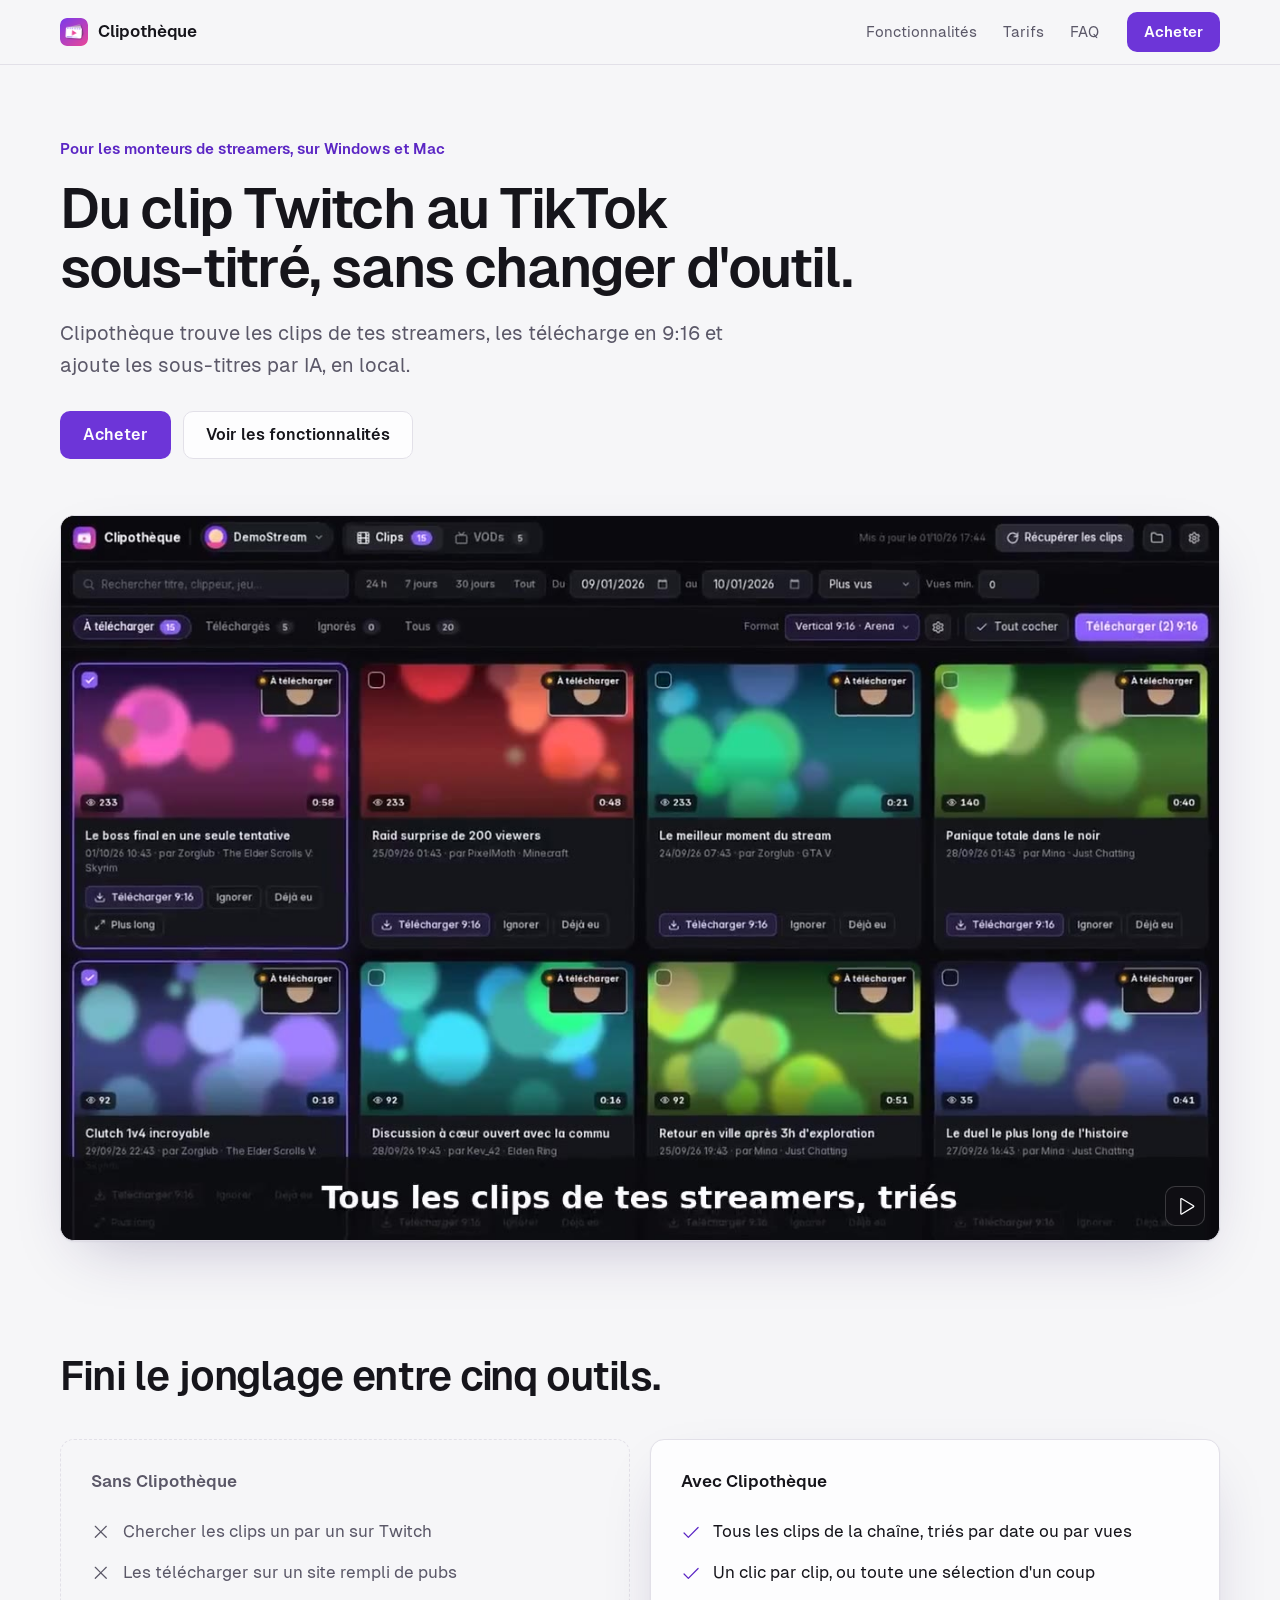
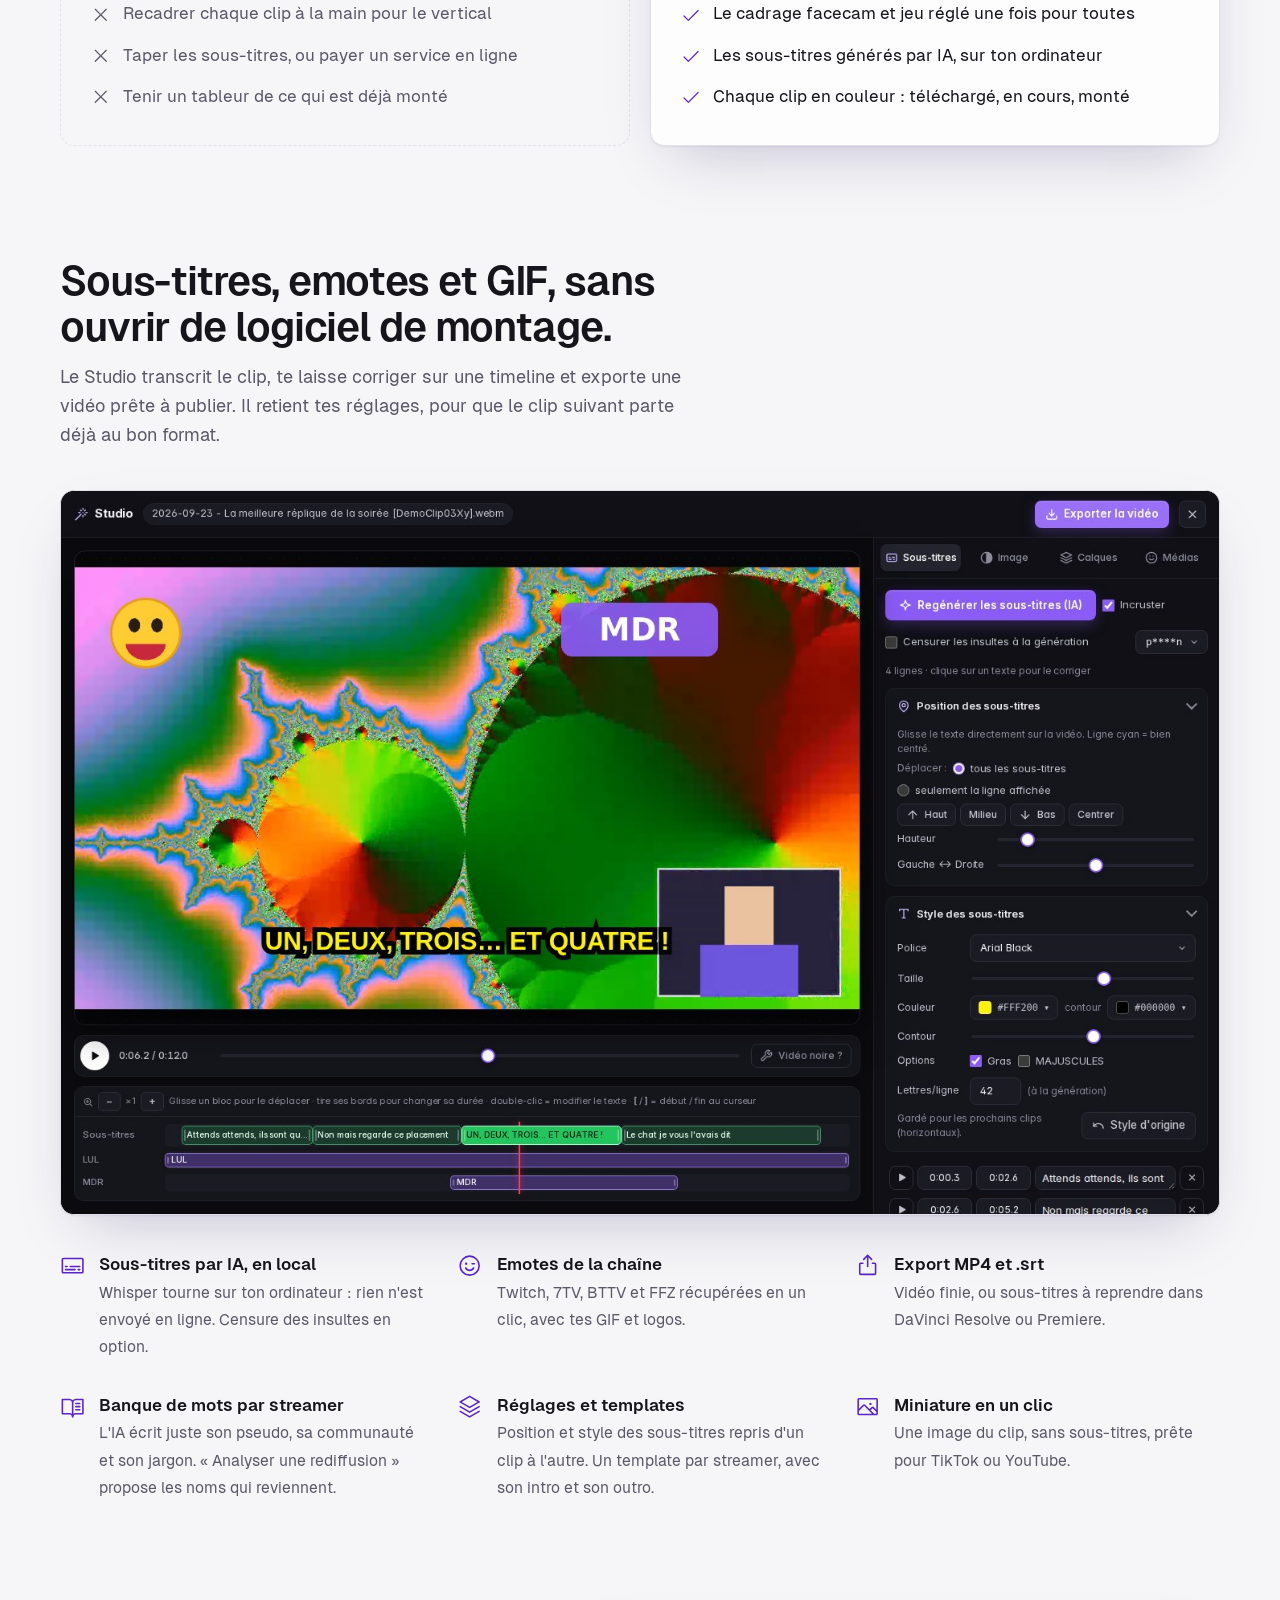
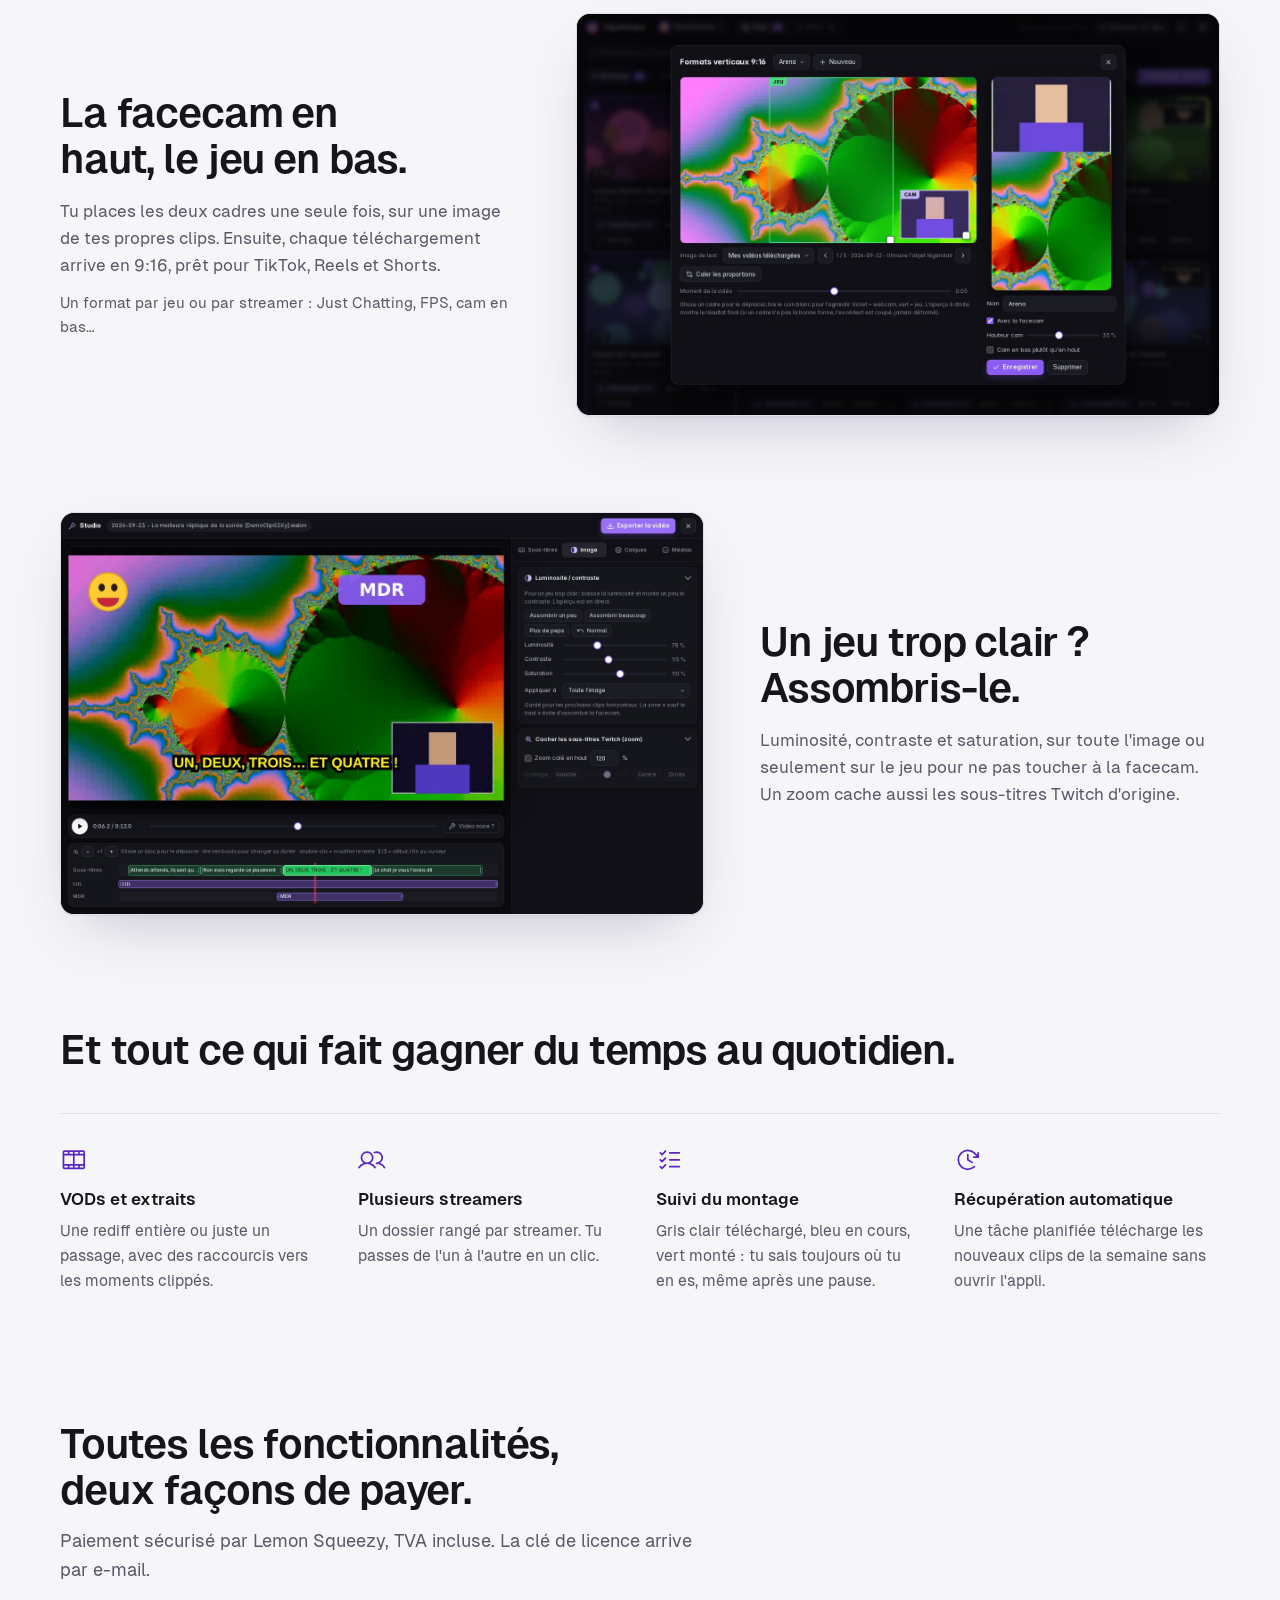
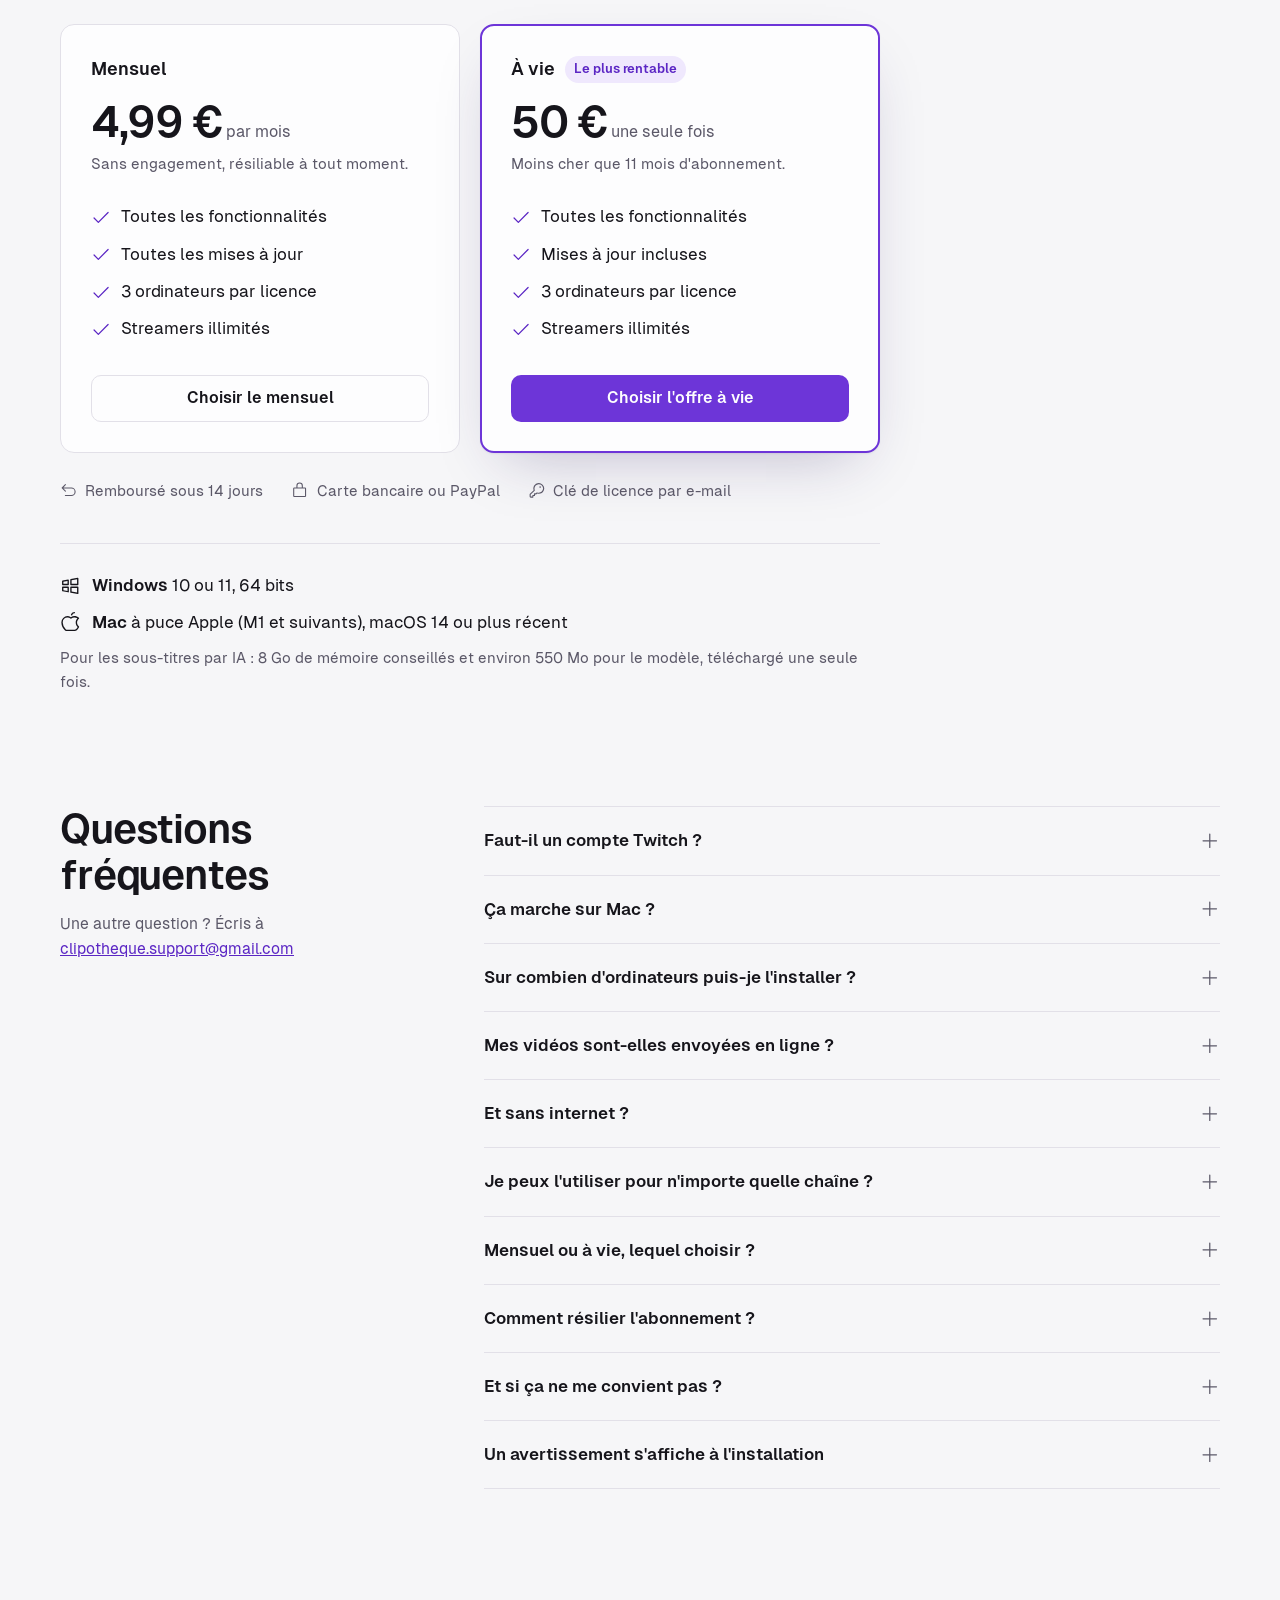
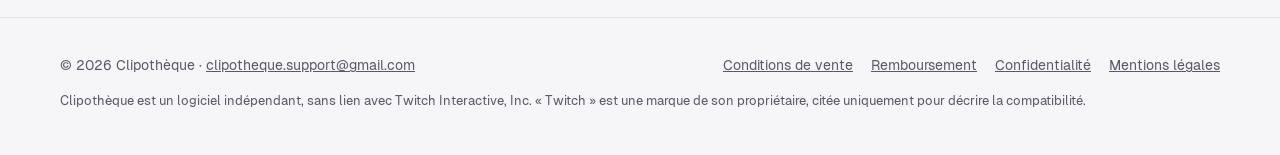
==== commit 0f3ce7d5: "Clipothèque : prix à vie à 50 € et nouveautés de la 2.2.0 sur le site Le paiement Lemon Squeezy de l" ====
--- a/clipotheque/index.html
+++ b/clipotheque/index.html
@@ -4,12 +4,12 @@
 <meta charset="utf-8">
 <meta name="viewport" content="width=device-width,initial-scale=1">
 <title>Clipothèque : du clip Twitch au TikTok sous-titré</title>
-<meta name="description" content="Application pour monteurs de streamers, sur Windows et Mac : clips et VODs Twitch triés, téléchargement en vertical 9:16, sous-titres par IA en local, emotes et GIF. Dès 4,99 € par mois ou 40 € à vie.">
+<meta name="description" content="Application pour monteurs de streamers, sur Windows et Mac : clips et VODs Twitch triés, téléchargement en vertical 9:16, sous-titres par IA en local, emotes et GIF. Dès 4,99 € par mois ou 50 € à vie.">
 <meta name="theme-color" content="#f6f6f8" media="(prefers-color-scheme: light)">
 <meta name="theme-color" content="#111015" media="(prefers-color-scheme: dark)">
 <link rel="canonical" href="https://jetasque.github.io/clipotheque/">
 <meta property="og:title" content="Clipothèque : du clip Twitch au TikTok sous-titré">
-<meta property="og:description" content="Trouver, télécharger, passer en 9:16 et sous-titrer les clips de tes streamers, dans une seule appli. Dès 4,99 € par mois ou 40 € à vie.">
+<meta property="og:description" content="Trouver, télécharger, passer en 9:16 et sous-titrer les clips de tes streamers, dans une seule appli. Dès 4,99 € par mois ou 50 € à vie.">
 <meta property="og:image" content="https://jetasque.github.io/clipotheque/img/partage.jpg">
 <meta property="og:type" content="website">
 <meta property="og:locale" content="fr_FR">
@@ -19,7 +19,7 @@
 <link rel="stylesheet" href="style.css">
 <script src="config.js"></script>
 <script type="application/ld+json">
-{"@context":"https://schema.org","@type":"SoftwareApplication","name":"Clipothèque","operatingSystem":"Windows 10, Windows 11, macOS 14 (Apple Silicon)","applicationCategory":"MultimediaApplication","inLanguage":"fr","url":"https://jetasque.github.io/clipotheque/","image":"https://jetasque.github.io/clipotheque/img/partage.jpg","description":"Application pour monteurs de streamers : clips et VODs Twitch, format vertical 9:16, sous-titres par IA en local, emotes et GIF.","offers":[{"@type":"Offer","name":"Mensuel","price":"4.99","priceCurrency":"EUR"},{"@type":"Offer","name":"À vie","price":"40","priceCurrency":"EUR"}]}
+{"@context":"https://schema.org","@type":"SoftwareApplication","name":"Clipothèque","operatingSystem":"Windows 10, Windows 11, macOS 14 (Apple Silicon)","applicationCategory":"MultimediaApplication","inLanguage":"fr","url":"https://jetasque.github.io/clipotheque/","image":"https://jetasque.github.io/clipotheque/img/partage.jpg","description":"Application pour monteurs de streamers : clips et VODs Twitch, format vertical 9:16, sous-titres par IA en local, emotes et GIF.","offers":[{"@type":"Offer","name":"Mensuel","price":"4.99","priceCurrency":"EUR"},{"@type":"Offer","name":"À vie","price":"50","priceCurrency":"EUR"}]}
 </script>
 </head>
 <body>
@@ -27,7 +27,7 @@
 
 <nav class="barre"><div class="conteneur">
   <a class="marque" href="#" translate="no"><img src="img/icone.png" alt="" width="28" height="28">Clipothèque</a>
-  <div class="liens"><a href="#fonctionnalites">Fonctionnalités</a><a href="#prix">Tarifs</a><a href="#pro">Pro</a><a href="#faq">FAQ</a></div>
+  <div class="liens"><a href="#fonctionnalites">Fonctionnalités</a><a href="#prix">Tarifs</a><a href="#faq">FAQ</a></div>
   <a class="btn pri" href="#prix">Acheter</a>
 </div></nav>
 
@@ -69,7 +69,7 @@
         <li><svg class="ic" aria-hidden="true" focusable="false" xmlns="http://www.w3.org/2000/svg" viewBox="0 0 256 256" fill="currentColor"><path d="M229.66,77.66l-128,128a8,8,0,0,1-11.32,0l-56-56a8,8,0,0,1,11.32-11.32L96,188.69,218.34,66.34a8,8,0,0,1,11.32,11.32Z"/></svg>Un clic par clip, ou toute une sélection d'un coup</li>
         <li><svg class="ic" aria-hidden="true" focusable="false" xmlns="http://www.w3.org/2000/svg" viewBox="0 0 256 256" fill="currentColor"><path d="M229.66,77.66l-128,128a8,8,0,0,1-11.32,0l-56-56a8,8,0,0,1,11.32-11.32L96,188.69,218.34,66.34a8,8,0,0,1,11.32,11.32Z"/></svg>Le cadrage facecam et jeu réglé une fois pour toutes</li>
         <li><svg class="ic" aria-hidden="true" focusable="false" xmlns="http://www.w3.org/2000/svg" viewBox="0 0 256 256" fill="currentColor"><path d="M229.66,77.66l-128,128a8,8,0,0,1-11.32,0l-56-56a8,8,0,0,1,11.32-11.32L96,188.69,218.34,66.34a8,8,0,0,1,11.32,11.32Z"/></svg>Les sous-titres générés par IA, sur ton ordinateur</li>
-        <li><svg class="ic" aria-hidden="true" focusable="false" xmlns="http://www.w3.org/2000/svg" viewBox="0 0 256 256" fill="currentColor"><path d="M229.66,77.66l-128,128a8,8,0,0,1-11.32,0l-56-56a8,8,0,0,1,11.32-11.32L96,188.69,218.34,66.34a8,8,0,0,1,11.32,11.32Z"/></svg>Chaque clip marqué&nbsp;: à monter, en cours, monté</li>
+        <li><svg class="ic" aria-hidden="true" focusable="false" xmlns="http://www.w3.org/2000/svg" viewBox="0 0 256 256" fill="currentColor"><path d="M229.66,77.66l-128,128a8,8,0,0,1-11.32,0l-56-56a8,8,0,0,1,11.32-11.32L96,188.69,218.34,66.34a8,8,0,0,1,11.32,11.32Z"/></svg>Chaque clip en couleur&nbsp;: téléchargé, en cours, monté</li>
       </ul>
     </div>
   </div>
@@ -77,12 +77,15 @@
 
 <section id="fonctionnalites" class="studio" aria-labelledby="t-studio"><div class="conteneur">
   <h2 id="t-studio">Sous-titres, emotes et GIF, sans ouvrir de logiciel de montage.</h2>
-  <p class="texte-section">Le Studio transcrit le clip, te laisse corriger sur une timeline et exporte une vidéo prête à publier.</p>
+  <p class="texte-section">Le Studio transcrit le clip, te laisse corriger sur une timeline et exporte une vidéo prête à publier. Il retient tes réglages, pour que le clip suivant parte déjà au bon format.</p>
   <figure class="ecran"><img src="img/capture-studio.jpg" alt="Le Studio : sous-titres jaunes incrustés, emote et texte MDR sur la vidéo, timeline des sous-titres en bas" width="1440" height="900" loading="lazy"></figure>
   <ul class="points">
     <li><svg class="ic" aria-hidden="true" focusable="false" xmlns="http://www.w3.org/2000/svg" viewBox="0 0 256 256" fill="currentColor"><path d="M224,48H32A16,16,0,0,0,16,64V192a16,16,0,0,0,16,16H224a16,16,0,0,0,16-16V64A16,16,0,0,0,224,48Zm0,144H32V64H224V192ZM48,136a8,8,0,0,1,8-8H72a8,8,0,0,1,0,16H56A8,8,0,0,1,48,136Zm160,0a8,8,0,0,1-8,8H104a8,8,0,0,1,0-16h96A8,8,0,0,1,208,136Zm-48,32a8,8,0,0,1-8,8H56a8,8,0,0,1,0-16h96A8,8,0,0,1,160,168Zm48,0a8,8,0,0,1-8,8H184a8,8,0,0,1,0-16h16A8,8,0,0,1,208,168Z"/></svg><div><b>Sous-titres par IA, en local</b><span>Whisper tourne sur ton ordinateur&nbsp;: rien n'est envoyé en ligne. Censure des insultes en option.</span></div></li>
     <li><svg class="ic" aria-hidden="true" focusable="false" xmlns="http://www.w3.org/2000/svg" viewBox="0 0 256 256" fill="currentColor"><path d="M128,24A104,104,0,1,0,232,128,104.11,104.11,0,0,0,128,24Zm0,192a88,88,0,1,1,88-88A88.1,88.1,0,0,1,128,216ZM80,108a12,12,0,1,1,12,12A12,12,0,0,1,80,108Zm104,0a8,8,0,0,1-8,8H152a8,8,0,0,1,0-16h24A8,8,0,0,1,184,108Zm-9.08,48c-10.29,17.79-27.39,28-46.92,28s-36.63-10.2-46.93-28a8,8,0,1,1,13.86-8c7.46,12.91,19.2,20,33.07,20s25.61-7.1,33.08-20a8,8,0,1,1,13.84,8Z"/></svg><div><b>Emotes de la chaîne</b><span>Twitch, 7TV, BTTV et FFZ récupérées en un clic, avec tes GIF et logos.</span></div></li>
     <li><svg class="ic" aria-hidden="true" focusable="false" xmlns="http://www.w3.org/2000/svg" viewBox="0 0 256 256" fill="currentColor"><path d="M216,112v96a16,16,0,0,1-16,16H56a16,16,0,0,1-16-16V112A16,16,0,0,1,56,96H80a8,8,0,0,1,0,16H56v96H200V112H176a8,8,0,0,1,0-16h24A16,16,0,0,1,216,112ZM93.66,69.66,120,43.31V136a8,8,0,0,0,16,0V43.31l26.34,26.35a8,8,0,0,0,11.32-11.32l-40-40a8,8,0,0,0-11.32,0l-40,40A8,8,0,0,0,93.66,69.66Z"/></svg><div><b>Export MP4 et .srt</b><span>Vidéo finie, ou sous-titres à reprendre dans DaVinci Resolve ou Premiere.</span></div></li>
+    <li><svg class="ic" aria-hidden="true" focusable="false" xmlns="http://www.w3.org/2000/svg" viewBox="0 0 256 256" fill="currentColor"><path d="M232,48H160a40,40,0,0,0-32,16A40,40,0,0,0,96,48H24a8,8,0,0,0-8,8V200a8,8,0,0,0,8,8H96a24,24,0,0,1,24,24,8,8,0,0,0,16,0,24,24,0,0,1,24-24h72a8,8,0,0,0,8-8V56A8,8,0,0,0,232,48ZM96,192H32V64H96a24,24,0,0,1,24,24V200A39.81,39.81,0,0,0,96,192Zm128,0H160a39.81,39.81,0,0,0-24,8V88a24,24,0,0,1,24-24h64ZM160,88h40a8,8,0,0,1,0,16H160a8,8,0,0,1,0-16Zm48,40a8,8,0,0,1-8,8H160a8,8,0,0,1,0-16h40A8,8,0,0,1,208,128Zm0,32a8,8,0,0,1-8,8H160a8,8,0,0,1,0-16h40A8,8,0,0,1,208,160Z"/></svg><div><b>Banque de mots par streamer</b><span>L'IA écrit juste son pseudo, sa communauté et son jargon. « Analyser une rediffusion » propose les noms qui reviennent.</span></div></li>
+    <li><svg class="ic" aria-hidden="true" focusable="false" xmlns="http://www.w3.org/2000/svg" viewBox="0 0 256 256" fill="currentColor"><path d="M230.91,172A8,8,0,0,1,228,182.91l-96,56a8,8,0,0,1-8.06,0l-96-56A8,8,0,0,1,36,169.09l92,53.65,92-53.65A8,8,0,0,1,230.91,172ZM220,121.09l-92,53.65L36,121.09A8,8,0,0,0,28,134.91l96,56a8,8,0,0,0,8.06,0l96-56A8,8,0,1,0,220,121.09ZM24,80a8,8,0,0,1,4-6.91l96-56a8,8,0,0,1,8.06,0l96,56a8,8,0,0,1,0,13.82l-96,56a8,8,0,0,1-8.06,0l-96-56A8,8,0,0,1,24,80Zm23.88,0L128,126.74,208.12,80,128,33.26Z"/></svg><div><b>Réglages et templates</b><span>Position et style des sous-titres repris d'un clip à l'autre. Un template par streamer, avec son intro et son outro.</span></div></li>
+    <li><svg class="ic" aria-hidden="true" focusable="false" xmlns="http://www.w3.org/2000/svg" viewBox="0 0 256 256" fill="currentColor"><path d="M216,40H40A16,16,0,0,0,24,56V200a16,16,0,0,0,16,16H216a16,16,0,0,0,16-16V56A16,16,0,0,0,216,40Zm0,16V158.75l-26.07-26.06a16,16,0,0,0-22.63,0l-20,20-44-44a16,16,0,0,0-22.62,0L40,149.37V56ZM40,172l52-52,80,80H40Zm176,28H194.63l-36-36,20-20L216,181.38V200ZM144,100a12,12,0,1,1,12,12A12,12,0,0,1,144,100Z"/></svg><div><b>Miniature en un clic</b><span>Une image du clip, sans sous-titres, prête pour TikTok ou YouTube.</span></div></li>
   </ul>
 </div></section>
 
@@ -109,7 +112,7 @@
   <ul class="grille-aussi">
     <li><svg class="ic" aria-hidden="true" focusable="false" xmlns="http://www.w3.org/2000/svg" viewBox="0 0 256 256" fill="currentColor"><path d="M216,40H40A16,16,0,0,0,24,56V200a16,16,0,0,0,16,16H216a16,16,0,0,0,16-16V56A16,16,0,0,0,216,40ZM40,88h80v80H40Zm96-16V56h32V72Zm-16,0H88V56h32Zm0,112v16H88V184Zm16,0h32v16H136Zm0-16V88h80v80Zm80-96H184V56h32ZM72,56V72H40V56ZM40,184H72v16H40Zm176,16H184V184h32v16Z"/></svg><b>VODs et extraits</b><span>Une rediff entière ou juste un passage, avec des raccourcis vers les moments clippés.</span></li>
     <li><svg class="ic" aria-hidden="true" focusable="false" xmlns="http://www.w3.org/2000/svg" viewBox="0 0 256 256" fill="currentColor"><path d="M117.25,157.92a60,60,0,1,0-66.5,0A95.83,95.83,0,0,0,3.53,195.63a8,8,0,1,0,13.4,8.74,80,80,0,0,1,134.14,0,8,8,0,0,0,13.4-8.74A95.83,95.83,0,0,0,117.25,157.92ZM40,108a44,44,0,1,1,44,44A44.05,44.05,0,0,1,40,108Zm210.14,98.7a8,8,0,0,1-11.07-2.33A79.83,79.83,0,0,0,172,168a8,8,0,0,1,0-16,44,44,0,1,0-16.34-84.87,8,8,0,1,1-5.94-14.85,60,60,0,0,1,55.53,105.64,95.83,95.83,0,0,1,47.22,37.71A8,8,0,0,1,250.14,206.7Z"/></svg><b>Plusieurs streamers</b><span>Un dossier rangé par streamer. Tu passes de l'un à l'autre en un clic.</span></li>
-    <li><svg class="ic" aria-hidden="true" focusable="false" xmlns="http://www.w3.org/2000/svg" viewBox="0 0 256 256" fill="currentColor"><path d="M224,128a8,8,0,0,1-8,8H128a8,8,0,0,1,0-16h88A8,8,0,0,1,224,128ZM128,72h88a8,8,0,0,0,0-16H128a8,8,0,0,0,0,16Zm88,112H128a8,8,0,0,0,0,16h88a8,8,0,0,0,0-16ZM82.34,42.34,56,68.69,45.66,58.34A8,8,0,0,0,34.34,69.66l16,16a8,8,0,0,0,11.32,0l32-32A8,8,0,0,0,82.34,42.34Zm0,64L56,132.69,45.66,122.34a8,8,0,0,0-11.32,11.32l16,16a8,8,0,0,0,11.32,0l32-32a8,8,0,0,0-11.32-11.32Zm0,64L56,196.69,45.66,186.34a8,8,0,0,0-11.32,11.32l16,16a8,8,0,0,0,11.32,0l32-32a8,8,0,0,0-11.32-11.32Z"/></svg><b>Suivi du montage</b><span>À monter, en cours, monté&nbsp;: tu sais toujours où tu en es, même après une pause.</span></li>
+    <li><svg class="ic" aria-hidden="true" focusable="false" xmlns="http://www.w3.org/2000/svg" viewBox="0 0 256 256" fill="currentColor"><path d="M224,128a8,8,0,0,1-8,8H128a8,8,0,0,1,0-16h88A8,8,0,0,1,224,128ZM128,72h88a8,8,0,0,0,0-16H128a8,8,0,0,0,0,16Zm88,112H128a8,8,0,0,0,0,16h88a8,8,0,0,0,0-16ZM82.34,42.34,56,68.69,45.66,58.34A8,8,0,0,0,34.34,69.66l16,16a8,8,0,0,0,11.32,0l32-32A8,8,0,0,0,82.34,42.34Zm0,64L56,132.69,45.66,122.34a8,8,0,0,0-11.32,11.32l16,16a8,8,0,0,0,11.32,0l32-32a8,8,0,0,0-11.32-11.32Zm0,64L56,196.69,45.66,186.34a8,8,0,0,0-11.32,11.32l16,16a8,8,0,0,0,11.32,0l32-32a8,8,0,0,0-11.32-11.32Z"/></svg><b>Suivi du montage</b><span>Gris clair téléchargé, bleu en cours, vert monté&nbsp;: tu sais toujours où tu en es, même après une pause.</span></li>
     <li><svg class="ic" aria-hidden="true" focusable="false" xmlns="http://www.w3.org/2000/svg" viewBox="0 0 256 256" fill="currentColor"><path d="M136,80v43.47l36.12,21.67a8,8,0,0,1-8.24,13.72l-40-24A8,8,0,0,1,120,128V80a8,8,0,0,1,16,0Zm88-24a8,8,0,0,0-8,8V82c-6.35-7.36-12.83-14.45-20.12-21.83a96,96,0,1,0-2,137.7,8,8,0,0,0-11-11.64A80,80,0,1,1,184.54,71.4C192.68,79.64,199.81,87.58,207,96H184a8,8,0,0,0,0,16h40a8,8,0,0,0,8-8V64A8,8,0,0,0,224,56Z"/></svg><b>Récupération automatique</b><span>Une tâche planifiée télécharge les nouveaux clips de la semaine sans ouvrir l'appli.</span></li>
   </ul>
 </div></section>
@@ -132,8 +135,8 @@
     </div>
     <div class="offre conseillee">
       <h3>À vie <span class="etiquette">Le plus rentable</span></h3>
-      <p class="montant">40 €<small> une seule fois</small></p>
-      <p class="note">Moins cher que 9 mois d'abonnement.</p>
+      <p class="montant">50 €<small> une seule fois</small></p>
+      <p class="note">Moins cher que 11 mois d'abonnement.</p>
       <ul>
         <li><svg class="ic" aria-hidden="true" focusable="false" xmlns="http://www.w3.org/2000/svg" viewBox="0 0 256 256" fill="currentColor"><path d="M229.66,77.66l-128,128a8,8,0,0,1-11.32,0l-56-56a8,8,0,0,1,11.32-11.32L96,188.69,218.34,66.34a8,8,0,0,1,11.32,11.32Z"/></svg>Toutes les fonctionnalités</li>
         <li><svg class="ic" aria-hidden="true" focusable="false" xmlns="http://www.w3.org/2000/svg" viewBox="0 0 256 256" fill="currentColor"><path d="M229.66,77.66l-128,128a8,8,0,0,1-11.32,0l-56-56a8,8,0,0,1,11.32-11.32L96,188.69,218.34,66.34a8,8,0,0,1,11.32,11.32Z"/></svg>Mises à jour incluses</li>
@@ -155,38 +158,6 @@
   </div>
 </div></section>
 
-<section id="pro" class="tarifs" aria-labelledby="t-pro"><div class="conteneur">
-  <h2 id="t-pro">Clipothèque Pro&nbsp;: l'onglet Auto en plus.</h2>
-  <p class="texte-section">Tout Clipothèque, plus un onglet Auto qui surveille les chaînes que tu suis et repère leurs nouveaux clips pendant le live. Tout se calcule sur ton ordinateur, sans crédits ni minutes facturées.</p>
-  <div class="offres">
-    <div class="offre">
-      <h3>Pro mensuel</h3>
-      <p class="montant">9,99 €<small> par mois</small></p>
-      <p class="note">Sans engagement, résiliable à tout moment.</p>
-      <ul>
-        <li><svg class="ic" aria-hidden="true" focusable="false" xmlns="http://www.w3.org/2000/svg" viewBox="0 0 256 256" fill="currentColor"><path d="M229.66,77.66l-128,128a8,8,0,0,1-11.32,0l-56-56a8,8,0,0,1,11.32-11.32L96,188.69,218.34,66.34a8,8,0,0,1,11.32,11.32Z"/></svg>Toutes les fonctionnalités</li>
-        <li><svg class="ic" aria-hidden="true" focusable="false" xmlns="http://www.w3.org/2000/svg" viewBox="0 0 256 256" fill="currentColor"><path d="M229.66,77.66l-128,128a8,8,0,0,1-11.32,0l-56-56a8,8,0,0,1,11.32-11.32L96,188.69,218.34,66.34a8,8,0,0,1,11.32,11.32Z"/></svg>Onglet AutoOnglet Auto&nbsp;: veille des chaînes, nouveaux clips triés par vues par heurenbsp;: veille des chaînes suivies</li>
-        <li><svg class="ic" aria-hidden="true" focusable="false" xmlns="http://www.w3.org/2000/svg" viewBox="0 0 256 256" fill="currentColor"><path d="M229.66,77.66l-128,128a8,8,0,0,1-11.32,0l-56-56a8,8,0,0,1,11.32-11.32L96,188.69,218.34,66.34a8,8,0,0,1,11.32,11.32Z"/></svg>Surveillance en fond, fenêtre fermée</li>
-        <li><svg class="ic" aria-hidden="true" focusable="false" xmlns="http://www.w3.org/2000/svg" viewBox="0 0 256 256" fill="currentColor"><path d="M229.66,77.66l-128,128a8,8,0,0,1-11.32,0l-56-56a8,8,0,0,1,11.32-11.32L96,188.69,218.34,66.34a8,8,0,0,1,11.32,11.32Z"/></svg>3 ordinateurs par licence</li>
-      </ul>
-      <a class="btn sec" data-achat="pro_mensuel" href="https://clipotheque.lemonsqueezy.com/checkout/buy/c96f7a7e-98fa-4eb3-acc3-401f55e093ce?enabled=2233899">Choisir Pro mensuel</a>
-    </div>
-    <div class="offre conseillee">
-      <h3>Pro à vie <span class="etiquette">Le plus rentable</span></h3>
-      <p class="montant">89 €<small> une seule fois</small></p>
-      <p class="note">Déjà client à vie&nbsp;? Écris au support pour ta réduction de 40&nbsp;€.</p>
-      <ul>
-        <li><svg class="ic" aria-hidden="true" focusable="false" xmlns="http://www.w3.org/2000/svg" viewBox="0 0 256 256" fill="currentColor"><path d="M229.66,77.66l-128,128a8,8,0,0,1-11.32,0l-56-56a8,8,0,0,1,11.32-11.32L96,188.69,218.34,66.34a8,8,0,0,1,11.32,11.32Z"/></svg>Toutes les fonctionnalités</li>
-        <li><svg class="ic" aria-hidden="true" focusable="false" xmlns="http://www.w3.org/2000/svg" viewBox="0 0 256 256" fill="currentColor"><path d="M229.66,77.66l-128,128a8,8,0,0,1-11.32,0l-56-56a8,8,0,0,1,11.32-11.32L96,188.69,218.34,66.34a8,8,0,0,1,11.32,11.32Z"/></svg>Onglet AutoOnglet Auto&nbsp;: veille des chaînes, nouveaux clips triés par vues par heurenbsp;: veille des chaînes suivies</li>
-        <li><svg class="ic" aria-hidden="true" focusable="false" xmlns="http://www.w3.org/2000/svg" viewBox="0 0 256 256" fill="currentColor"><path d="M229.66,77.66l-128,128a8,8,0,0,1-11.32,0l-56-56a8,8,0,0,1,11.32-11.32L96,188.69,218.34,66.34a8,8,0,0,1,11.32,11.32Z"/></svg>Surveillance en fond, fenêtre fermée</li>
-        <li><svg class="ic" aria-hidden="true" focusable="false" xmlns="http://www.w3.org/2000/svg" viewBox="0 0 256 256" fill="currentColor"><path d="M229.66,77.66l-128,128a8,8,0,0,1-11.32,0l-56-56a8,8,0,0,1,11.32-11.32L96,188.69,218.34,66.34a8,8,0,0,1,11.32,11.32Z"/></svg>3 ordinateurs par licence</li>
-      </ul>
-      <a class="btn pri" data-achat="pro_vie" href="https://clipotheque.lemonsqueezy.com/checkout/buy/daba0e5e-350d-421a-aa6c-ff170b29eb0d?enabled=2243420">Choisir Pro à vie</a>
-    </div>
-  </div>
-  <p class="discret">Bientôt dans Pro&nbsp;: chaque nouveau clip transformé tout seul en short vertical sous-titré, prêt à publier.</p>
-</div></section>
-
 <section id="faq" class="faq" aria-labelledby="t-faq"><div class="conteneur">
   <div class="faq-tete">
     <h2 id="t-faq">Questions fréquentes</h2>
@@ -199,7 +170,7 @@
     <details><summary>Mes vidéos sont-elles envoyées en ligne&nbsp;?<svg class="ic" aria-hidden="true" focusable="false" xmlns="http://www.w3.org/2000/svg" viewBox="0 0 256 256" fill="currentColor"><path d="M224,128a8,8,0,0,1-8,8H136v80a8,8,0,0,1-16,0V136H40a8,8,0,0,1,0-16h80V40a8,8,0,0,1,16,0v80h80A8,8,0,0,1,224,128Z"/></svg></summary><p>Non. Tout reste sur ton ordinateur, y compris les sous-titres par IA. L'appli ne se connecte que pour lister et télécharger les clips, vérifier ta licence et proposer les mises à jour.</p></details>
     <details><summary>Et sans internet&nbsp;?<svg class="ic" aria-hidden="true" focusable="false" xmlns="http://www.w3.org/2000/svg" viewBox="0 0 256 256" fill="currentColor"><path d="M224,128a8,8,0,0,1-8,8H136v80a8,8,0,0,1-16,0V136H40a8,8,0,0,1,0-16h80V40a8,8,0,0,1,16,0v80h80A8,8,0,0,1,224,128Z"/></svg></summary><p>Le montage fonctionne hors ligne. La licence est vérifiée régulièrement et reste valable jusqu'à 7 jours sans connexion.</p></details>
     <details><summary>Je peux l'utiliser pour n'importe quelle chaîne&nbsp;?<svg class="ic" aria-hidden="true" focusable="false" xmlns="http://www.w3.org/2000/svg" viewBox="0 0 256 256" fill="currentColor"><path d="M224,128a8,8,0,0,1-8,8H136v80a8,8,0,0,1-16,0V136H40a8,8,0,0,1,0-16h80V40a8,8,0,0,1,16,0v80h80A8,8,0,0,1,224,128Z"/></svg></summary><p>Clipothèque est faite pour les monteurs qui travaillent <b>avec l'accord du streamer</b>. Les vidéos appartiennent à leurs auteurs&nbsp;: tu restes responsable de l'usage que tu en fais et du respect des conditions d'utilisation de Twitch.</p></details>
-    <details><summary>Mensuel ou à vie, lequel choisir&nbsp;?<svg class="ic" aria-hidden="true" focusable="false" xmlns="http://www.w3.org/2000/svg" viewBox="0 0 256 256" fill="currentColor"><path d="M224,128a8,8,0,0,1-8,8H136v80a8,8,0,0,1-16,0V136H40a8,8,0,0,1,0-16h80V40a8,8,0,0,1,16,0v80h80A8,8,0,0,1,224,128Z"/></svg></summary><p>Les deux donnent exactement les mêmes fonctionnalités. Le mensuel est idéal pour essayer sur une saison de montage. Si tu montes toute l'année, l'offre à vie devient rentable dès le 9e mois.</p></details>
+    <details><summary>Mensuel ou à vie, lequel choisir&nbsp;?<svg class="ic" aria-hidden="true" focusable="false" xmlns="http://www.w3.org/2000/svg" viewBox="0 0 256 256" fill="currentColor"><path d="M224,128a8,8,0,0,1-8,8H136v80a8,8,0,0,1-16,0V136H40a8,8,0,0,1,0-16h80V40a8,8,0,0,1,16,0v80h80A8,8,0,0,1,224,128Z"/></svg></summary><p>Les deux donnent exactement les mêmes fonctionnalités. Le mensuel est idéal pour essayer sur une saison de montage. Si tu montes toute l'année, l'offre à vie devient rentable dès le 11e mois.</p></details>
     <details><summary>Comment résilier l'abonnement&nbsp;?<svg class="ic" aria-hidden="true" focusable="false" xmlns="http://www.w3.org/2000/svg" viewBox="0 0 256 256" fill="currentColor"><path d="M224,128a8,8,0,0,1-8,8H136v80a8,8,0,0,1-16,0V136H40a8,8,0,0,1,0-16h80V40a8,8,0,0,1,16,0v80h80A8,8,0,0,1,224,128Z"/></svg></summary><p>Depuis ton espace client Lemon Squeezy (lien dans l'e-mail d'achat, ou bouton « Gérer mon abonnement » dans l'appli). Tu gardes l'accès jusqu'à la fin de la période payée.</p></details>
     <details><summary>Et si ça ne me convient pas&nbsp;?<svg class="ic" aria-hidden="true" focusable="false" xmlns="http://www.w3.org/2000/svg" viewBox="0 0 256 256" fill="currentColor"><path d="M224,128a8,8,0,0,1-8,8H136v80a8,8,0,0,1-16,0V136H40a8,8,0,0,1,0-16h80V40a8,8,0,0,1,16,0v80h80A8,8,0,0,1,224,128Z"/></svg></summary><p>Écris-nous dans les 14 jours suivant l'achat&nbsp;: on te rembourse. Voir la <a href="remboursement.html">politique de remboursement</a>.</p></details>
     <details><summary>Un avertissement s'affiche à l'installation<svg class="ic" aria-hidden="true" focusable="false" xmlns="http://www.w3.org/2000/svg" viewBox="0 0 256 256" fill="currentColor"><path d="M224,128a8,8,0,0,1-8,8H136v80a8,8,0,0,1-16,0V136H40a8,8,0,0,1,0-16h80V40a8,8,0,0,1,16,0v80h80A8,8,0,0,1,224,128Z"/></svg></summary><p>C'est normal pour une appli récente qui n'est pas encore signée. Sur Windows&nbsp;: « Informations complémentaires » puis « Exécuter quand même ». Sur Mac&nbsp;: Réglages Système, Confidentialité et sécurité, puis « Ouvrir quand même ». Une seule fois.</p></details>
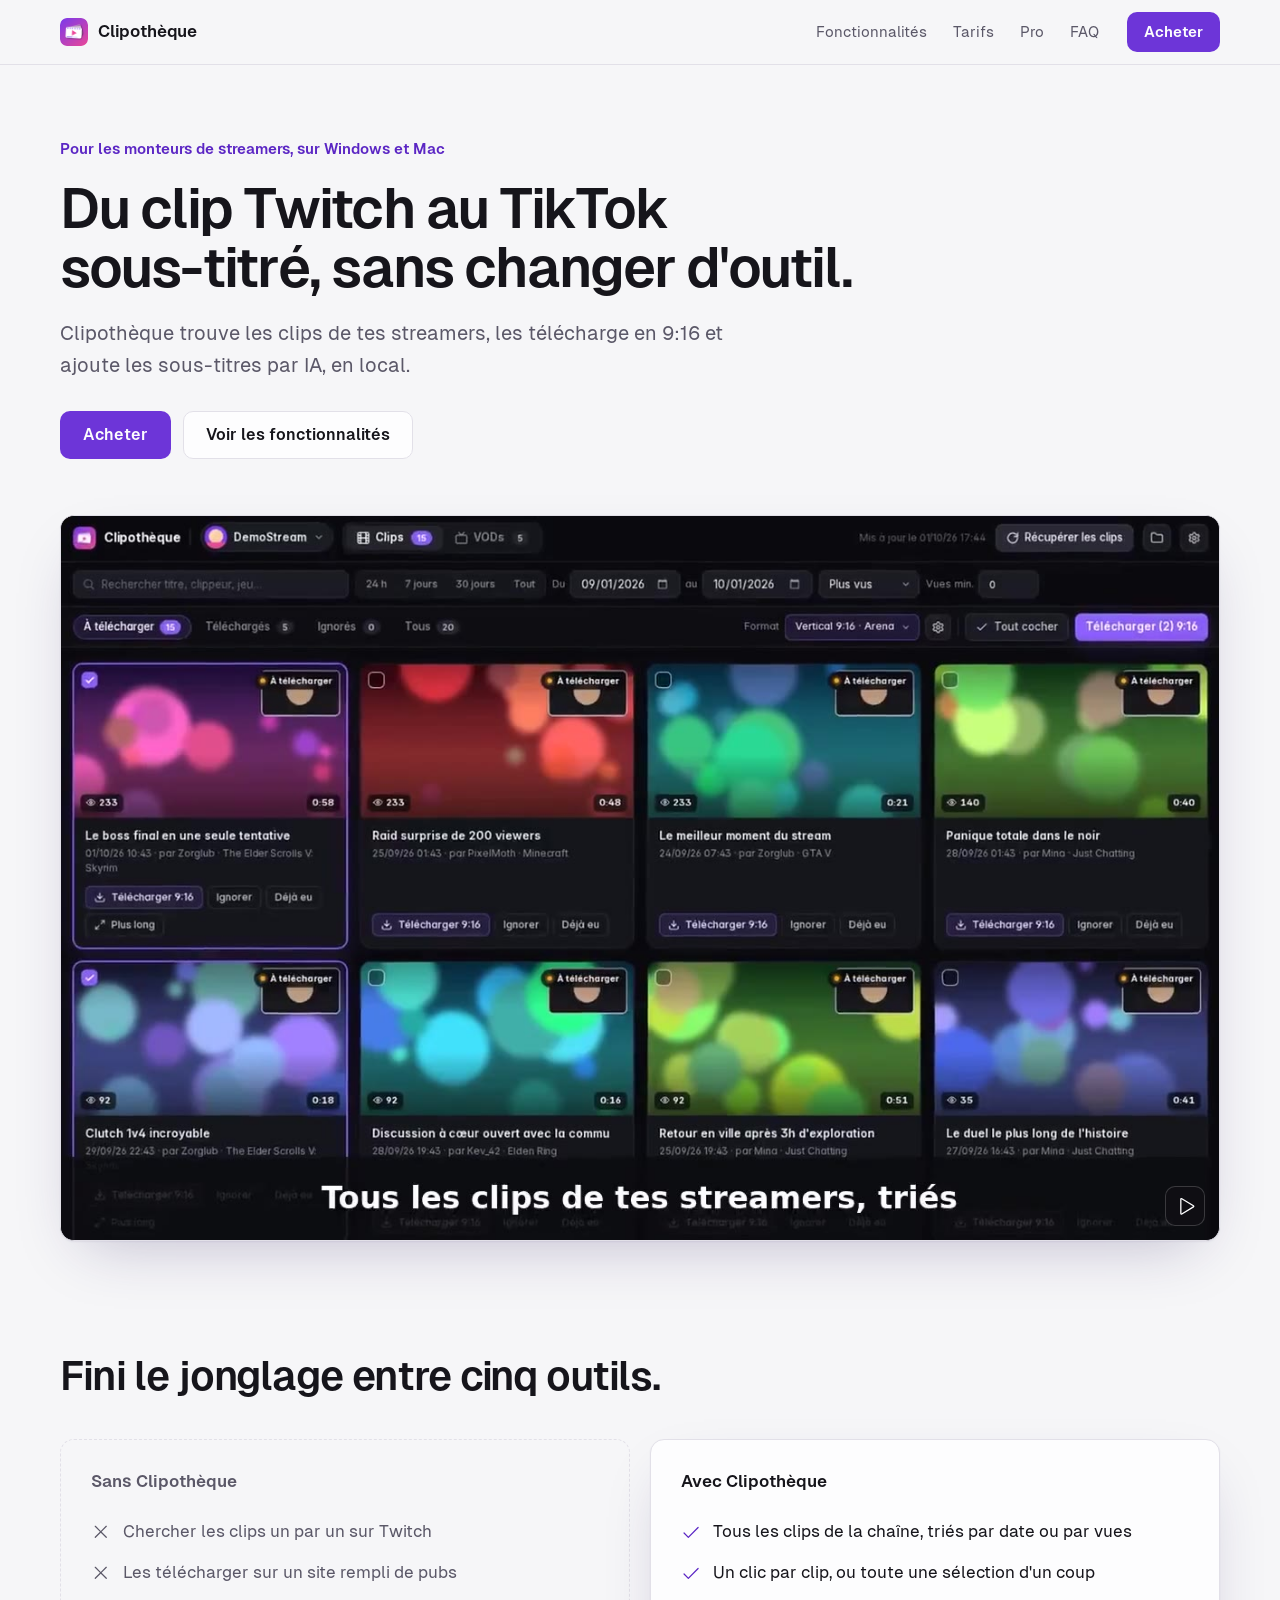
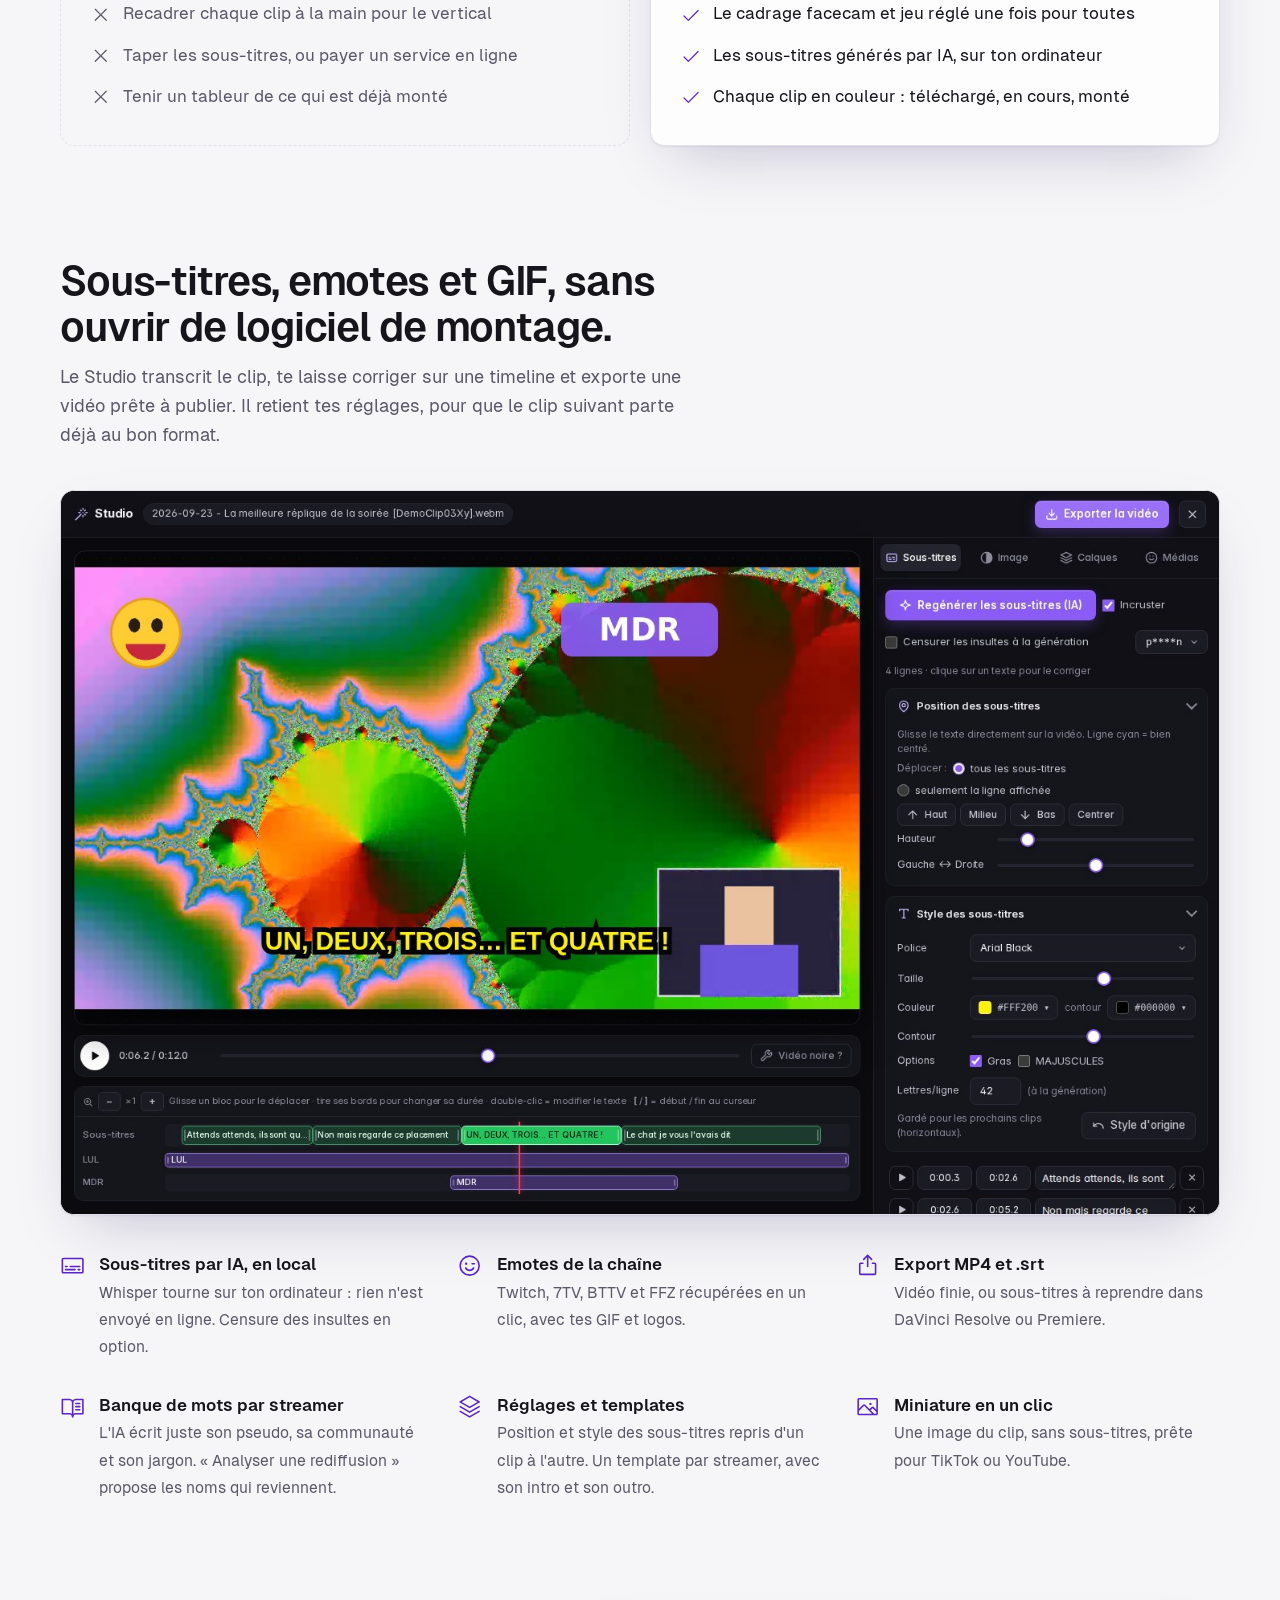
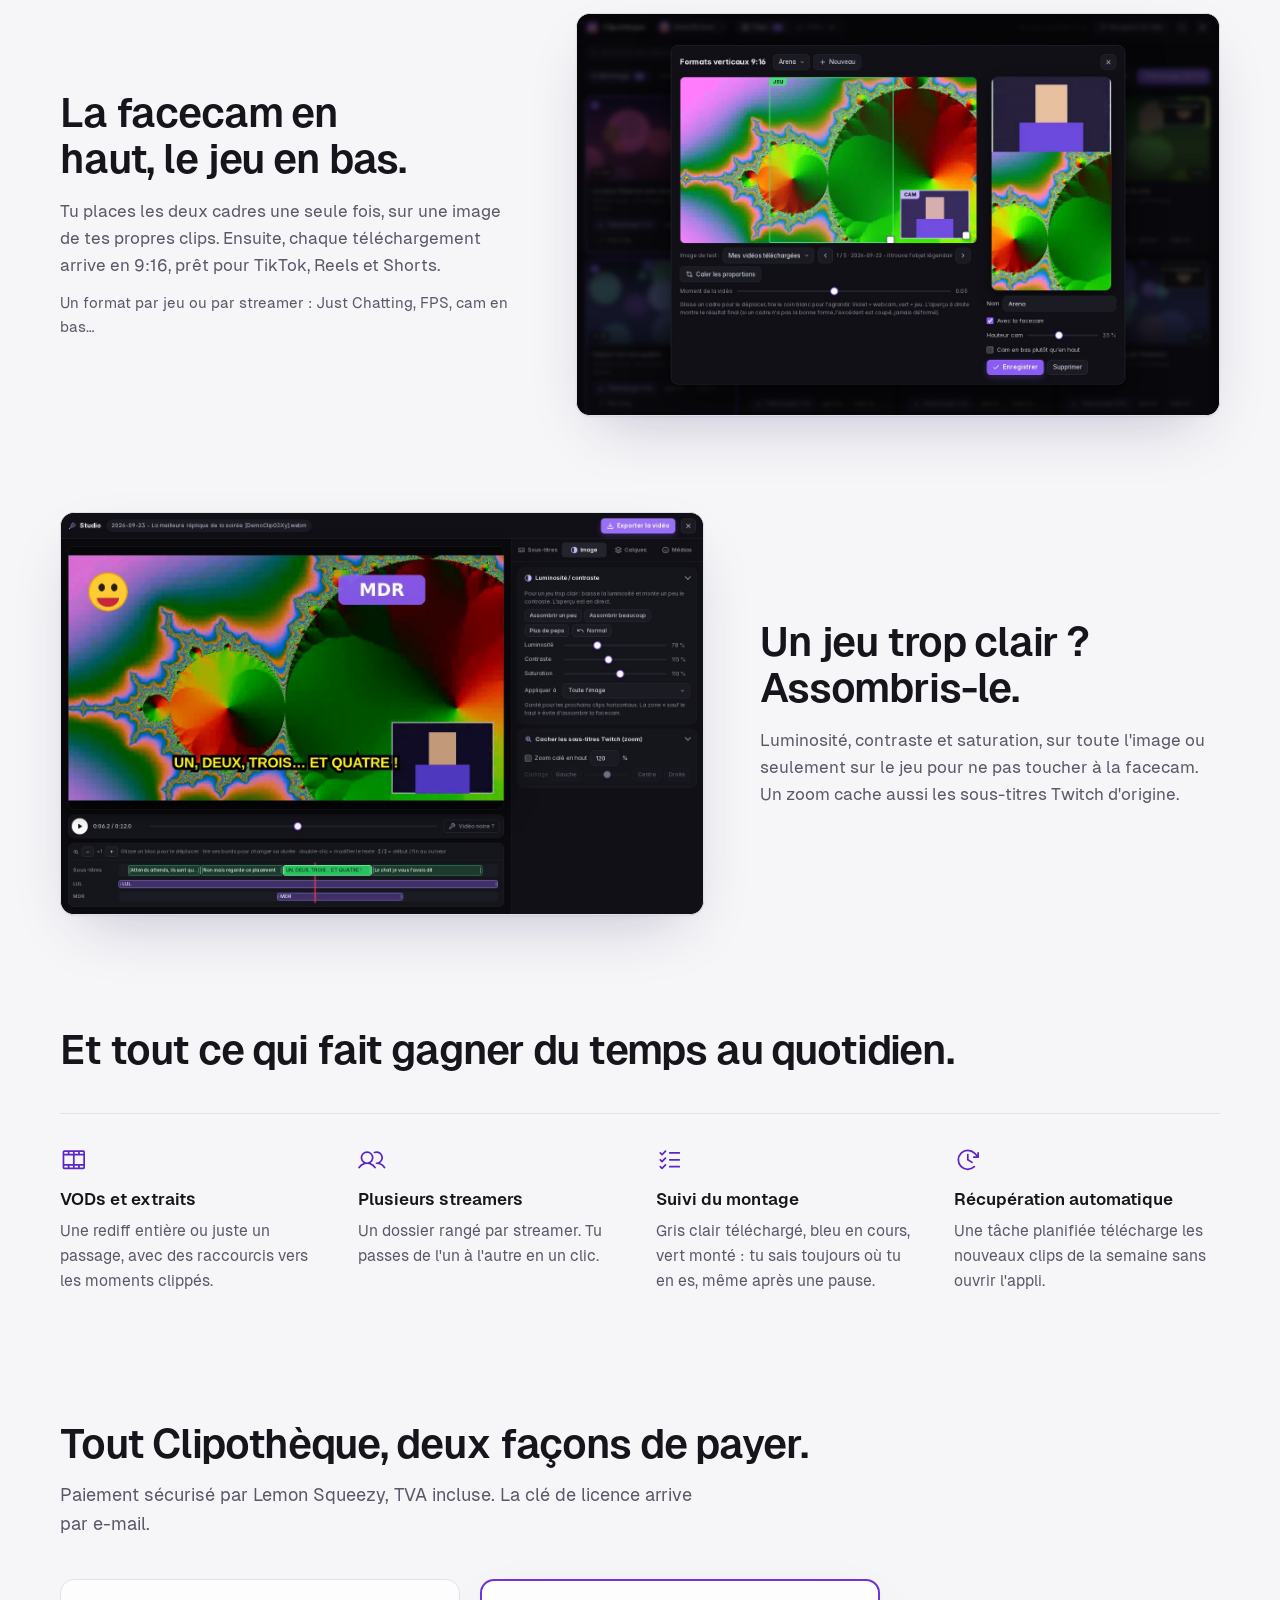
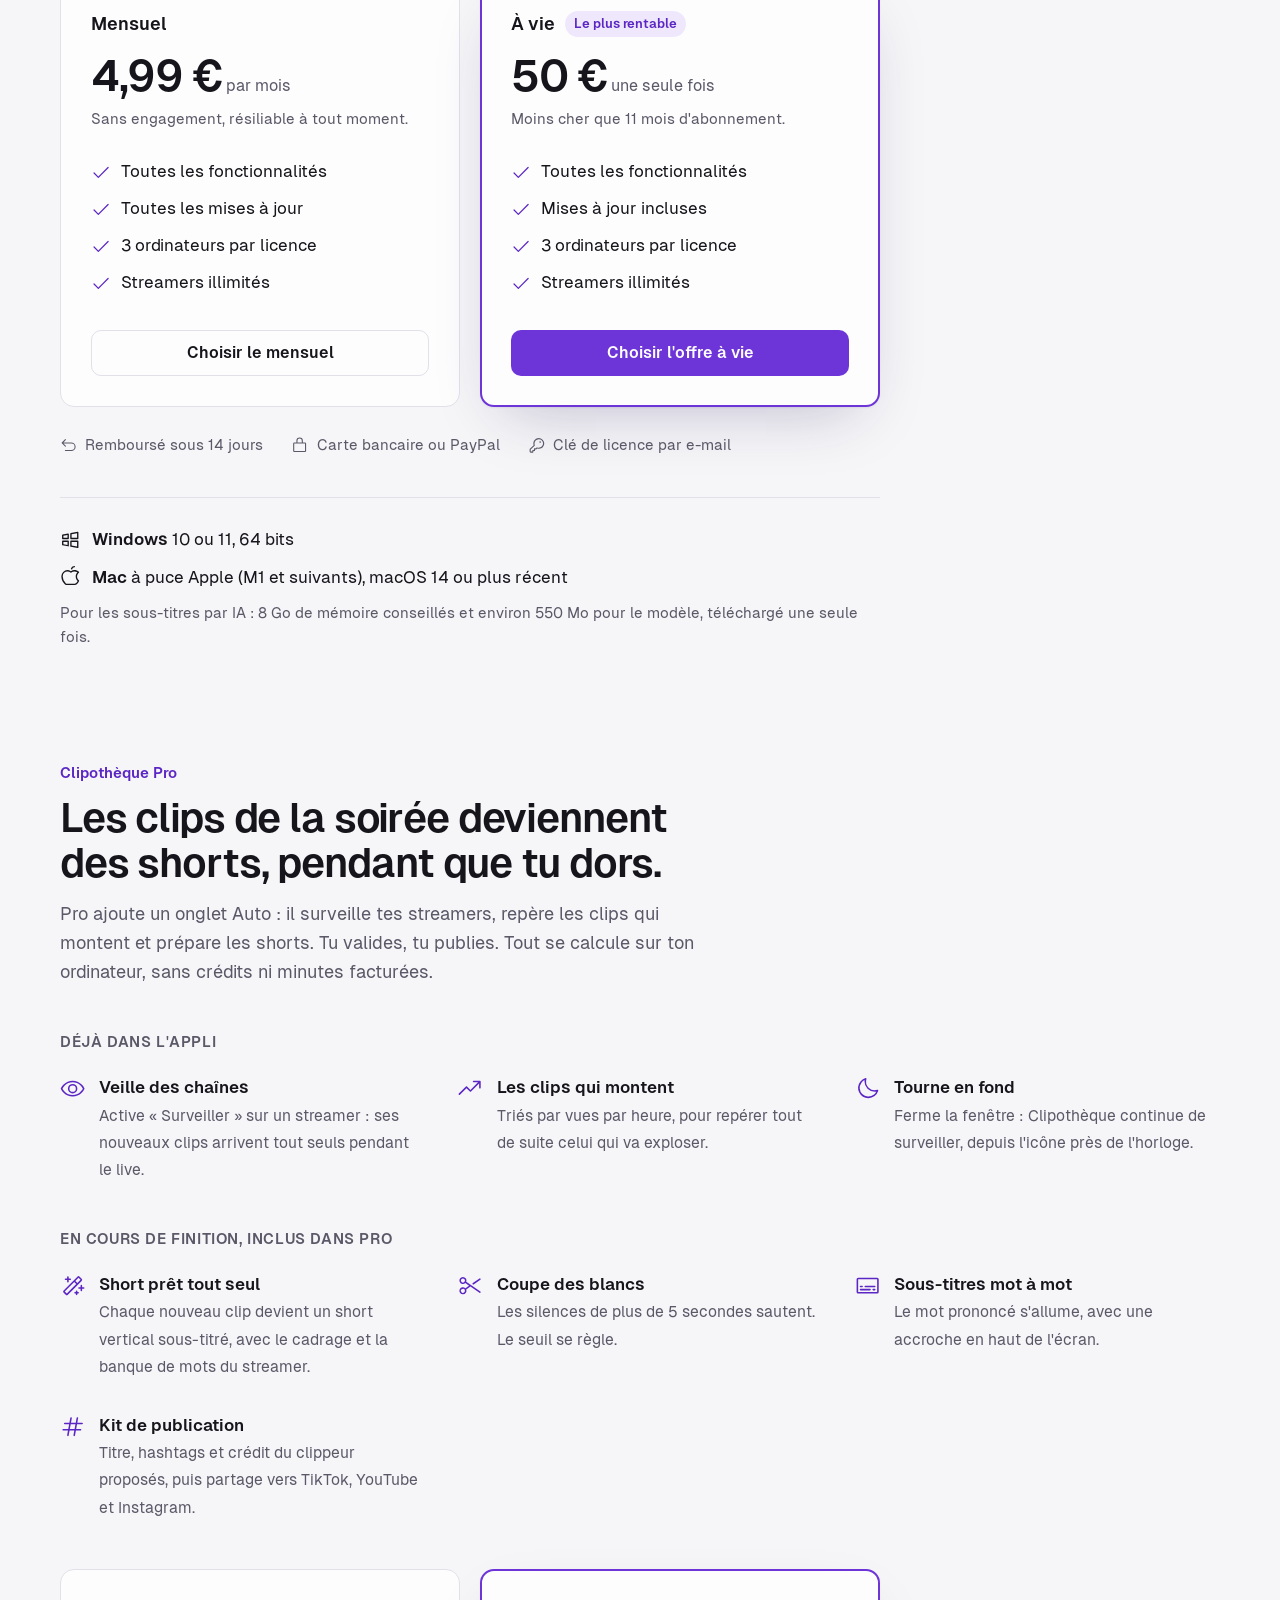
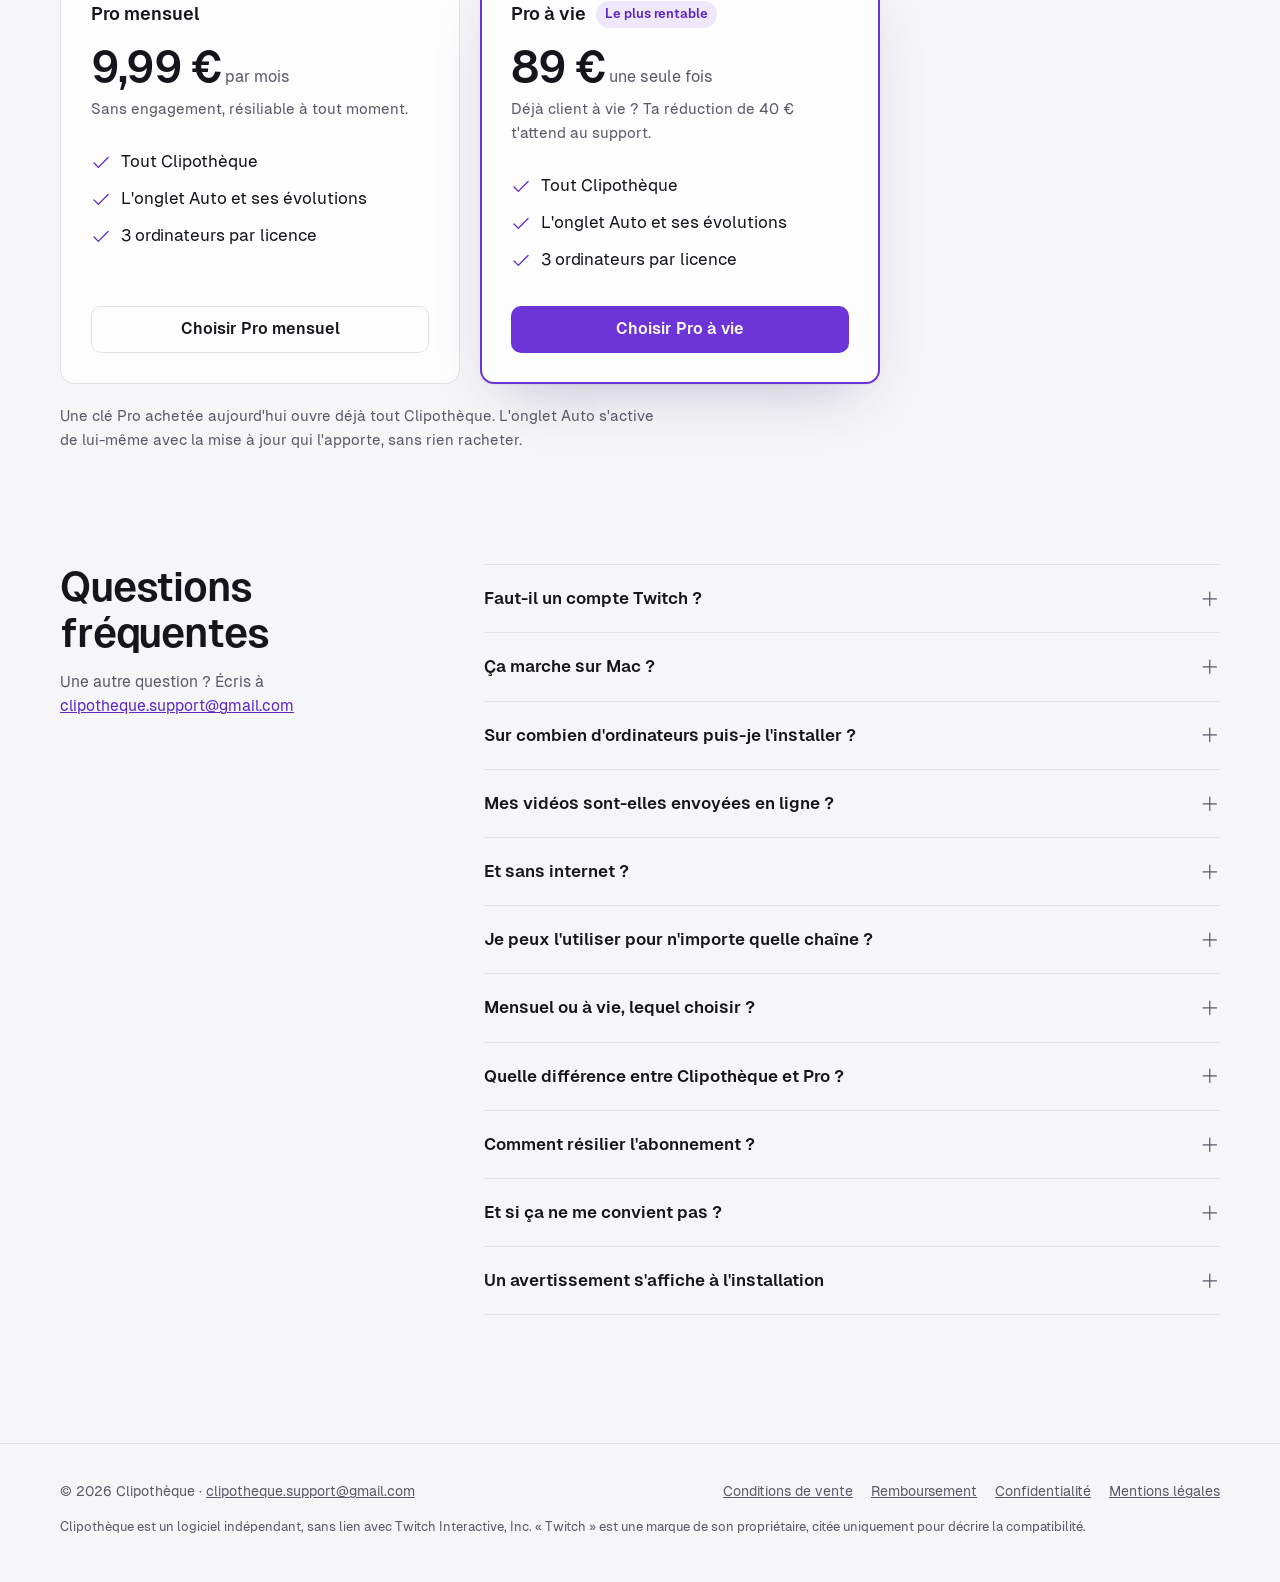
==== commit abbd237d: "Clipothèque Pro sur le site : ce qui est prêt, ce qui arrive, offres et FAQ Reprend la section Pro d" ====
--- a/clipotheque/index.html
+++ b/clipotheque/index.html
@@ -19,7 +19,7 @@
 <link rel="stylesheet" href="style.css">
 <script src="config.js"></script>
 <script type="application/ld+json">
-{"@context":"https://schema.org","@type":"SoftwareApplication","name":"Clipothèque","operatingSystem":"Windows 10, Windows 11, macOS 14 (Apple Silicon)","applicationCategory":"MultimediaApplication","inLanguage":"fr","url":"https://jetasque.github.io/clipotheque/","image":"https://jetasque.github.io/clipotheque/img/partage.jpg","description":"Application pour monteurs de streamers : clips et VODs Twitch, format vertical 9:16, sous-titres par IA en local, emotes et GIF.","offers":[{"@type":"Offer","name":"Mensuel","price":"4.99","priceCurrency":"EUR"},{"@type":"Offer","name":"À vie","price":"50","priceCurrency":"EUR"}]}
+{"@context":"https://schema.org","@type":"SoftwareApplication","name":"Clipothèque","operatingSystem":"Windows 10, Windows 11, macOS 14 (Apple Silicon)","applicationCategory":"MultimediaApplication","inLanguage":"fr","url":"https://jetasque.github.io/clipotheque/","image":"https://jetasque.github.io/clipotheque/img/partage.jpg","description":"Application pour monteurs de streamers : clips et VODs Twitch, format vertical 9:16, sous-titres par IA en local, emotes et GIF.","offers":[{"@type":"Offer","name":"Mensuel","price":"4.99","priceCurrency":"EUR"},{"@type":"Offer","name":"À vie","price":"50","priceCurrency":"EUR"},{"@type":"Offer","name":"Pro mensuel","price":"9.99","priceCurrency":"EUR"},{"@type":"Offer","name":"Pro à vie","price":"89","priceCurrency":"EUR"}]}
 </script>
 </head>
 <body>
@@ -27,7 +27,7 @@
 
 <nav class="barre"><div class="conteneur">
   <a class="marque" href="#" translate="no"><img src="img/icone.png" alt="" width="28" height="28">Clipothèque</a>
-  <div class="liens"><a href="#fonctionnalites">Fonctionnalités</a><a href="#prix">Tarifs</a><a href="#faq">FAQ</a></div>
+  <div class="liens"><a href="#fonctionnalites">Fonctionnalités</a><a href="#prix">Tarifs</a><a href="#pro">Pro</a><a href="#faq">FAQ</a></div>
   <a class="btn pri" href="#prix">Acheter</a>
 </div></nav>
 
@@ -118,7 +118,7 @@
 </div></section>
 
 <section id="prix" class="tarifs" aria-labelledby="t-prix"><div class="conteneur">
-  <h2 id="t-prix">Toutes les fonctionnalités, deux façons de payer.</h2>
+  <h2 id="t-prix">Tout Clipothèque, deux façons de payer.</h2>
   <p class="texte-section">Paiement sécurisé par Lemon Squeezy, TVA incluse. La clé de licence arrive par <span class="insecable">e-mail</span>.</p>
   <div class="offres">
     <div class="offre">
@@ -156,6 +156,50 @@
     <p><svg class="ic" aria-hidden="true" focusable="false" xmlns="http://www.w3.org/2000/svg" viewBox="0 0 256 256" fill="currentColor"><path d="M223.3,169.59a8.07,8.07,0,0,0-2.8-3.4C203.53,154.53,200,134.64,200,120c0-17.67,13.47-33.06,21.5-40.67a8,8,0,0,0,0-11.62C208.82,55.74,187.82,48,168,48a72.2,72.2,0,0,0-40,12.13,71.56,71.56,0,0,0-90.71,9.09A74.63,74.63,0,0,0,16,123.4a127.06,127.06,0,0,0,40.14,89.73A39.8,39.8,0,0,0,83.59,224h87.68a39.84,39.84,0,0,0,29.12-12.57,125,125,0,0,0,17.82-24.6C225.23,174,224.33,172,223.3,169.59Zm-34.63,30.94a23.76,23.76,0,0,1-17.4,7.47H83.59a23.82,23.82,0,0,1-16.44-6.51A111.14,111.14,0,0,1,32,123,58.5,58.5,0,0,1,48.65,80.47,54.81,54.81,0,0,1,88,64h.78A55.45,55.45,0,0,1,123,76.28a8,8,0,0,0,10,0A55.44,55.44,0,0,1,168,64a70.64,70.64,0,0,1,36,10.35c-13,14.52-20,30.47-20,45.65,0,23.77,7.64,42.73,22.18,55.3A105.82,105.82,0,0,1,188.67,200.53ZM128.23,30A40,40,0,0,1,167,0h1a8,8,0,0,1,0,16h-1a24,24,0,0,0-23.24,18,8,8,0,1,1-15.5-4Z"/></svg><span><b>Mac</b> à puce Apple (M1 et suivants), macOS 14 ou plus récent</span></p>
     <p class="discret">Pour les sous-titres par IA&nbsp;: 8 Go de mémoire conseillés et environ 550 Mo pour le modèle, téléchargé une seule fois.</p>
   </div>
+</div></section>
+
+<section id="pro" class="pro" aria-labelledby="t-pro"><div class="conteneur">
+  <p class="surtitre">Clipothèque Pro</p>
+  <h2 id="t-pro">Les clips de la soirée deviennent des shorts, pendant que tu dors.</h2>
+  <p class="texte-section">Pro ajoute un onglet Auto&nbsp;: il surveille tes streamers, repère les clips qui montent et prépare les shorts. Tu valides, tu publies. Tout se calcule sur ton ordinateur, sans crédits ni minutes facturées.</p>
+  <h3 class="pro-titre">Déjà dans l'appli</h3>
+  <ul class="points">
+    <li><svg class="ic" aria-hidden="true" focusable="false" xmlns="http://www.w3.org/2000/svg" viewBox="0 0 256 256" fill="currentColor"><path d="M247.31,124.76c-.35-.79-8.82-19.58-27.65-38.41C194.57,61.26,162.88,48,128,48S61.43,61.26,36.34,86.35C17.51,105.18,9,124,8.69,124.76a8,8,0,0,0,0,6.5c.35.79,8.82,19.57,27.65,38.4C61.43,194.74,93.12,208,128,208s66.57-13.26,91.66-38.34c18.83-18.83,27.3-37.61,27.65-38.4A8,8,0,0,0,247.31,124.76ZM128,192c-30.78,0-57.67-11.19-79.93-33.25A133.47,133.47,0,0,1,25,128,133.33,133.33,0,0,1,48.07,97.25C70.33,75.19,97.22,64,128,64s57.67,11.19,79.93,33.25A133.46,133.46,0,0,1,231.05,128C223.84,141.46,192.43,192,128,192Zm0-112a48,48,0,1,0,48,48A48.05,48.05,0,0,0,128,80Zm0,80a32,32,0,1,1,32-32A32,32,0,0,1,128,160Z"/></svg><div><b>Veille des chaînes</b><span>Active « Surveiller » sur un streamer&nbsp;: ses nouveaux clips arrivent tout seuls pendant le live.</span></div></li>
+    <li><svg class="ic" aria-hidden="true" focusable="false" xmlns="http://www.w3.org/2000/svg" viewBox="0 0 256 256" fill="currentColor"><path d="M240,56v64a8,8,0,0,1-16,0V75.31l-82.34,82.35a8,8,0,0,1-11.32,0L96,123.31,29.66,189.66a8,8,0,0,1-11.32-11.32l72-72a8,8,0,0,1,11.32,0L136,140.69,212.69,64H168a8,8,0,0,1,0-16h64A8,8,0,0,1,240,56Z"/></svg><div><b>Les clips qui montent</b><span>Triés par vues par heure, pour repérer tout de suite celui qui va exploser.</span></div></li>
+    <li><svg class="ic" aria-hidden="true" focusable="false" xmlns="http://www.w3.org/2000/svg" viewBox="0 0 256 256" fill="currentColor"><path d="M233.54,142.23a8,8,0,0,0-8-2,88.08,88.08,0,0,1-109.8-109.8,8,8,0,0,0-10-10,104.84,104.84,0,0,0-52.91,37A104,104,0,0,0,136,224a103.09,103.09,0,0,0,62.52-20.88,104.84,104.84,0,0,0,37-52.91A8,8,0,0,0,233.54,142.23ZM188.9,190.34A88,88,0,0,1,65.66,67.11a89,89,0,0,1,31.4-26A106,106,0,0,0,96,56,104.11,104.11,0,0,0,200,160a106,106,0,0,0,14.92-1.06A89,89,0,0,1,188.9,190.34Z"/></svg><div><b>Tourne en fond</b><span>Ferme la fenêtre&nbsp;: Clipothèque continue de surveiller, depuis l'icône près de l'horloge.</span></div></li>
+  </ul>
+  <h3 class="pro-titre">En cours de finition, inclus dans Pro</h3>
+  <ul class="points">
+    <li><svg class="ic" aria-hidden="true" focusable="false" xmlns="http://www.w3.org/2000/svg" viewBox="0 0 256 256" fill="currentColor"><path d="M48,64a8,8,0,0,1,8-8H72V40a8,8,0,0,1,16,0V56h16a8,8,0,0,1,0,16H88V88a8,8,0,0,1-16,0V72H56A8,8,0,0,1,48,64ZM184,192h-8v-8a8,8,0,0,0-16,0v8h-8a8,8,0,0,0,0,16h8v8a8,8,0,0,0,16,0v-8h8a8,8,0,0,0,0-16Zm56-48H224V128a8,8,0,0,0-16,0v16H192a8,8,0,0,0,0,16h16v16a8,8,0,0,0,16,0V160h16a8,8,0,0,0,0-16ZM219.31,80,80,219.31a16,16,0,0,1-22.62,0L36.68,198.63a16,16,0,0,1,0-22.63L176,36.69a16,16,0,0,1,22.63,0l20.68,20.68A16,16,0,0,1,219.31,80Zm-54.63,32L144,91.31l-96,96L68.68,208ZM208,68.69,187.31,48l-32,32L176,100.69Z"/></svg><div><b>Short prêt tout seul</b><span>Chaque nouveau clip devient un short vertical sous-titré, avec le cadrage et la banque de mots du streamer.</span></div></li>
+    <li><svg class="ic" aria-hidden="true" focusable="false" xmlns="http://www.w3.org/2000/svg" viewBox="0 0 256 256" fill="currentColor"><path d="M157.73,113.13A8,8,0,0,1,159.82,102L227.48,55.7a8,8,0,0,1,9,13.21l-67.67,46.3a7.92,7.92,0,0,1-4.51,1.4A8,8,0,0,1,157.73,113.13Zm80.87,85.09a8,8,0,0,1-11.12,2.08L136,137.7,93.49,166.78a36,36,0,1,1-9-13.19L121.83,128,84.44,102.41a35.86,35.86,0,1,1,9-13.19l143,97.87A8,8,0,0,1,238.6,198.22ZM80,180a20,20,0,1,0-5.86,14.14A19.85,19.85,0,0,0,80,180ZM74.14,90.13a20,20,0,1,0-28.28,0A19.85,19.85,0,0,0,74.14,90.13Z"/></svg><div><b>Coupe des blancs</b><span>Les silences de plus de 5 secondes sautent. Le seuil se règle.</span></div></li>
+    <li><svg class="ic" aria-hidden="true" focusable="false" xmlns="http://www.w3.org/2000/svg" viewBox="0 0 256 256" fill="currentColor"><path d="M224,48H32A16,16,0,0,0,16,64V192a16,16,0,0,0,16,16H224a16,16,0,0,0,16-16V64A16,16,0,0,0,224,48Zm0,144H32V64H224V192ZM48,136a8,8,0,0,1,8-8H72a8,8,0,0,1,0,16H56A8,8,0,0,1,48,136Zm160,0a8,8,0,0,1-8,8H104a8,8,0,0,1,0-16h96A8,8,0,0,1,208,136Zm-48,32a8,8,0,0,1-8,8H56a8,8,0,0,1,0-16h96A8,8,0,0,1,160,168Zm48,0a8,8,0,0,1-8,8H184a8,8,0,0,1,0-16h16A8,8,0,0,1,208,168Z"/></svg><div><b>Sous-titres mot à mot</b><span>Le mot prononcé s'allume, avec une accroche en haut de l'écran.</span></div></li>
+    <li><svg class="ic" aria-hidden="true" focusable="false" xmlns="http://www.w3.org/2000/svg" viewBox="0 0 256 256" fill="currentColor"><path d="M224,88H175.4l8.47-46.57a8,8,0,0,0-15.74-2.86l-9,49.43H111.4l8.47-46.57a8,8,0,0,0-15.74-2.86L95.14,88H48a8,8,0,0,0,0,16H92.23L83.5,152H32a8,8,0,0,0,0,16H80.6l-8.47,46.57a8,8,0,0,0,6.44,9.3A7.79,7.79,0,0,0,80,224a8,8,0,0,0,7.86-6.57l9-49.43H144.6l-8.47,46.57a8,8,0,0,0,6.44,9.3A7.79,7.79,0,0,0,144,224a8,8,0,0,0,7.86-6.57l9-49.43H208a8,8,0,0,0,0-16H163.77l8.73-48H224a8,8,0,0,0,0-16Zm-76.5,64H99.77l8.73-48h47.73Z"/></svg><div><b>Kit de publication</b><span>Titre, hashtags et crédit du clippeur proposés, puis partage vers TikTok, YouTube et Instagram.</span></div></li>
+  </ul>
+  <div class="offres">
+    <div class="offre">
+      <h3>Pro mensuel</h3>
+      <p class="montant">9,99 €<small> par mois</small></p>
+      <p class="note">Sans engagement, résiliable à tout moment.</p>
+      <ul>
+        <li><svg class="ic" aria-hidden="true" focusable="false" xmlns="http://www.w3.org/2000/svg" viewBox="0 0 256 256" fill="currentColor"><path d="M229.66,77.66l-128,128a8,8,0,0,1-11.32,0l-56-56a8,8,0,0,1,11.32-11.32L96,188.69,218.34,66.34a8,8,0,0,1,11.32,11.32Z"/></svg>Tout Clipothèque</li>
+        <li><svg class="ic" aria-hidden="true" focusable="false" xmlns="http://www.w3.org/2000/svg" viewBox="0 0 256 256" fill="currentColor"><path d="M229.66,77.66l-128,128a8,8,0,0,1-11.32,0l-56-56a8,8,0,0,1,11.32-11.32L96,188.69,218.34,66.34a8,8,0,0,1,11.32,11.32Z"/></svg>L'onglet Auto et ses évolutions</li>
+        <li><svg class="ic" aria-hidden="true" focusable="false" xmlns="http://www.w3.org/2000/svg" viewBox="0 0 256 256" fill="currentColor"><path d="M229.66,77.66l-128,128a8,8,0,0,1-11.32,0l-56-56a8,8,0,0,1,11.32-11.32L96,188.69,218.34,66.34a8,8,0,0,1,11.32,11.32Z"/></svg>3 ordinateurs par licence</li>
+      </ul>
+      <a class="btn sec" data-achat="pro_mensuel" href="https://clipotheque.lemonsqueezy.com/checkout/buy/c96f7a7e-98fa-4eb3-acc3-401f55e093ce?enabled=2233899">Choisir Pro mensuel</a>
+    </div>
+    <div class="offre conseillee">
+      <h3>Pro à vie <span class="etiquette">Le plus rentable</span></h3>
+      <p class="montant">89 €<small> une seule fois</small></p>
+      <p class="note">Déjà client à vie&nbsp;? Ta réduction de 40&nbsp;€ t'attend au support.</p>
+      <ul>
+        <li><svg class="ic" aria-hidden="true" focusable="false" xmlns="http://www.w3.org/2000/svg" viewBox="0 0 256 256" fill="currentColor"><path d="M229.66,77.66l-128,128a8,8,0,0,1-11.32,0l-56-56a8,8,0,0,1,11.32-11.32L96,188.69,218.34,66.34a8,8,0,0,1,11.32,11.32Z"/></svg>Tout Clipothèque</li>
+        <li><svg class="ic" aria-hidden="true" focusable="false" xmlns="http://www.w3.org/2000/svg" viewBox="0 0 256 256" fill="currentColor"><path d="M229.66,77.66l-128,128a8,8,0,0,1-11.32,0l-56-56a8,8,0,0,1,11.32-11.32L96,188.69,218.34,66.34a8,8,0,0,1,11.32,11.32Z"/></svg>L'onglet Auto et ses évolutions</li>
+        <li><svg class="ic" aria-hidden="true" focusable="false" xmlns="http://www.w3.org/2000/svg" viewBox="0 0 256 256" fill="currentColor"><path d="M229.66,77.66l-128,128a8,8,0,0,1-11.32,0l-56-56a8,8,0,0,1,11.32-11.32L96,188.69,218.34,66.34a8,8,0,0,1,11.32,11.32Z"/></svg>3 ordinateurs par licence</li>
+      </ul>
+      <a class="btn pri" data-achat="pro_vie" href="https://clipotheque.lemonsqueezy.com/checkout/buy/daba0e5e-350d-421a-aa6c-ff170b29eb0d?enabled=2243420">Choisir Pro à vie</a>
+    </div>
+  </div>
+  <p class="discret pro-note">Une clé Pro achetée aujourd'hui ouvre déjà tout Clipothèque. L'onglet Auto s'active de lui-même avec la mise à jour qui l'apporte, sans rien racheter.</p>
 </div></section>
 
 <section id="faq" class="faq" aria-labelledby="t-faq"><div class="conteneur">
@@ -171,6 +215,7 @@
     <details><summary>Et sans internet&nbsp;?<svg class="ic" aria-hidden="true" focusable="false" xmlns="http://www.w3.org/2000/svg" viewBox="0 0 256 256" fill="currentColor"><path d="M224,128a8,8,0,0,1-8,8H136v80a8,8,0,0,1-16,0V136H40a8,8,0,0,1,0-16h80V40a8,8,0,0,1,16,0v80h80A8,8,0,0,1,224,128Z"/></svg></summary><p>Le montage fonctionne hors ligne. La licence est vérifiée régulièrement et reste valable jusqu'à 7 jours sans connexion.</p></details>
     <details><summary>Je peux l'utiliser pour n'importe quelle chaîne&nbsp;?<svg class="ic" aria-hidden="true" focusable="false" xmlns="http://www.w3.org/2000/svg" viewBox="0 0 256 256" fill="currentColor"><path d="M224,128a8,8,0,0,1-8,8H136v80a8,8,0,0,1-16,0V136H40a8,8,0,0,1,0-16h80V40a8,8,0,0,1,16,0v80h80A8,8,0,0,1,224,128Z"/></svg></summary><p>Clipothèque est faite pour les monteurs qui travaillent <b>avec l'accord du streamer</b>. Les vidéos appartiennent à leurs auteurs&nbsp;: tu restes responsable de l'usage que tu en fais et du respect des conditions d'utilisation de Twitch.</p></details>
     <details><summary>Mensuel ou à vie, lequel choisir&nbsp;?<svg class="ic" aria-hidden="true" focusable="false" xmlns="http://www.w3.org/2000/svg" viewBox="0 0 256 256" fill="currentColor"><path d="M224,128a8,8,0,0,1-8,8H136v80a8,8,0,0,1-16,0V136H40a8,8,0,0,1,0-16h80V40a8,8,0,0,1,16,0v80h80A8,8,0,0,1,224,128Z"/></svg></summary><p>Les deux donnent exactement les mêmes fonctionnalités. Le mensuel est idéal pour essayer sur une saison de montage. Si tu montes toute l'année, l'offre à vie devient rentable dès le 11e mois.</p></details>
+    <details><summary>Quelle différence entre Clipothèque et Pro&nbsp;?<svg class="ic" aria-hidden="true" focusable="false" xmlns="http://www.w3.org/2000/svg" viewBox="0 0 256 256" fill="currentColor"><path d="M224,128a8,8,0,0,1-8,8H136v80a8,8,0,0,1-16,0V136H40a8,8,0,0,1,0-16h80V40a8,8,0,0,1,16,0v80h80A8,8,0,0,1,224,128Z"/></svg></summary><p>Clipothèque fait tout le travail de montage&nbsp;: clips, VODs, vertical, Studio, sous-titres. Pro ajoute l'onglet Auto, qui surveille tes streamers et prépare les shorts sans que tu lances quoi que ce soit. Si tu as déjà l'offre à vie, écris au support&nbsp;: Pro à vie te revient à 49&nbsp;€.</p></details>
     <details><summary>Comment résilier l'abonnement&nbsp;?<svg class="ic" aria-hidden="true" focusable="false" xmlns="http://www.w3.org/2000/svg" viewBox="0 0 256 256" fill="currentColor"><path d="M224,128a8,8,0,0,1-8,8H136v80a8,8,0,0,1-16,0V136H40a8,8,0,0,1,0-16h80V40a8,8,0,0,1,16,0v80h80A8,8,0,0,1,224,128Z"/></svg></summary><p>Depuis ton espace client Lemon Squeezy (lien dans l'e-mail d'achat, ou bouton « Gérer mon abonnement » dans l'appli). Tu gardes l'accès jusqu'à la fin de la période payée.</p></details>
     <details><summary>Et si ça ne me convient pas&nbsp;?<svg class="ic" aria-hidden="true" focusable="false" xmlns="http://www.w3.org/2000/svg" viewBox="0 0 256 256" fill="currentColor"><path d="M224,128a8,8,0,0,1-8,8H136v80a8,8,0,0,1-16,0V136H40a8,8,0,0,1,0-16h80V40a8,8,0,0,1,16,0v80h80A8,8,0,0,1,224,128Z"/></svg></summary><p>Écris-nous dans les 14 jours suivant l'achat&nbsp;: on te rembourse. Voir la <a href="remboursement.html">politique de remboursement</a>.</p></details>
     <details><summary>Un avertissement s'affiche à l'installation<svg class="ic" aria-hidden="true" focusable="false" xmlns="http://www.w3.org/2000/svg" viewBox="0 0 256 256" fill="currentColor"><path d="M224,128a8,8,0,0,1-8,8H136v80a8,8,0,0,1-16,0V136H40a8,8,0,0,1,0-16h80V40a8,8,0,0,1,16,0v80h80A8,8,0,0,1,224,128Z"/></svg></summary><p>C'est normal pour une appli récente qui n'est pas encore signée. Sur Windows&nbsp;: « Informations complémentaires » puis « Exécuter quand même ». Sur Mac&nbsp;: Réglages Système, Confidentialité et sécurité, puis « Ouvrir quand même ». Une seule fois.</p></details>
--- a/clipotheque/style.css
+++ b/clipotheque/style.css
@@ -200,3 +200,10 @@
   .grille-aussi li{display:grid;grid-template-columns:auto 1fr;column-gap:14px;row-gap:2px}
   .grille-aussi .ic{grid-row:span 2;margin:2px 0 0}
 }
+
+/* Pro */
+.pro .surtitre{margin-bottom:10px}
+.pro-titre{font-size:15px;font-weight:600;color:var(--mut);margin-top:44px;text-transform:uppercase;letter-spacing:.04em}
+.pro-titre+.points{margin-top:20px}
+.pro .offres{margin-top:48px}
+.pro-note{margin-top:20px;max-width:40em}
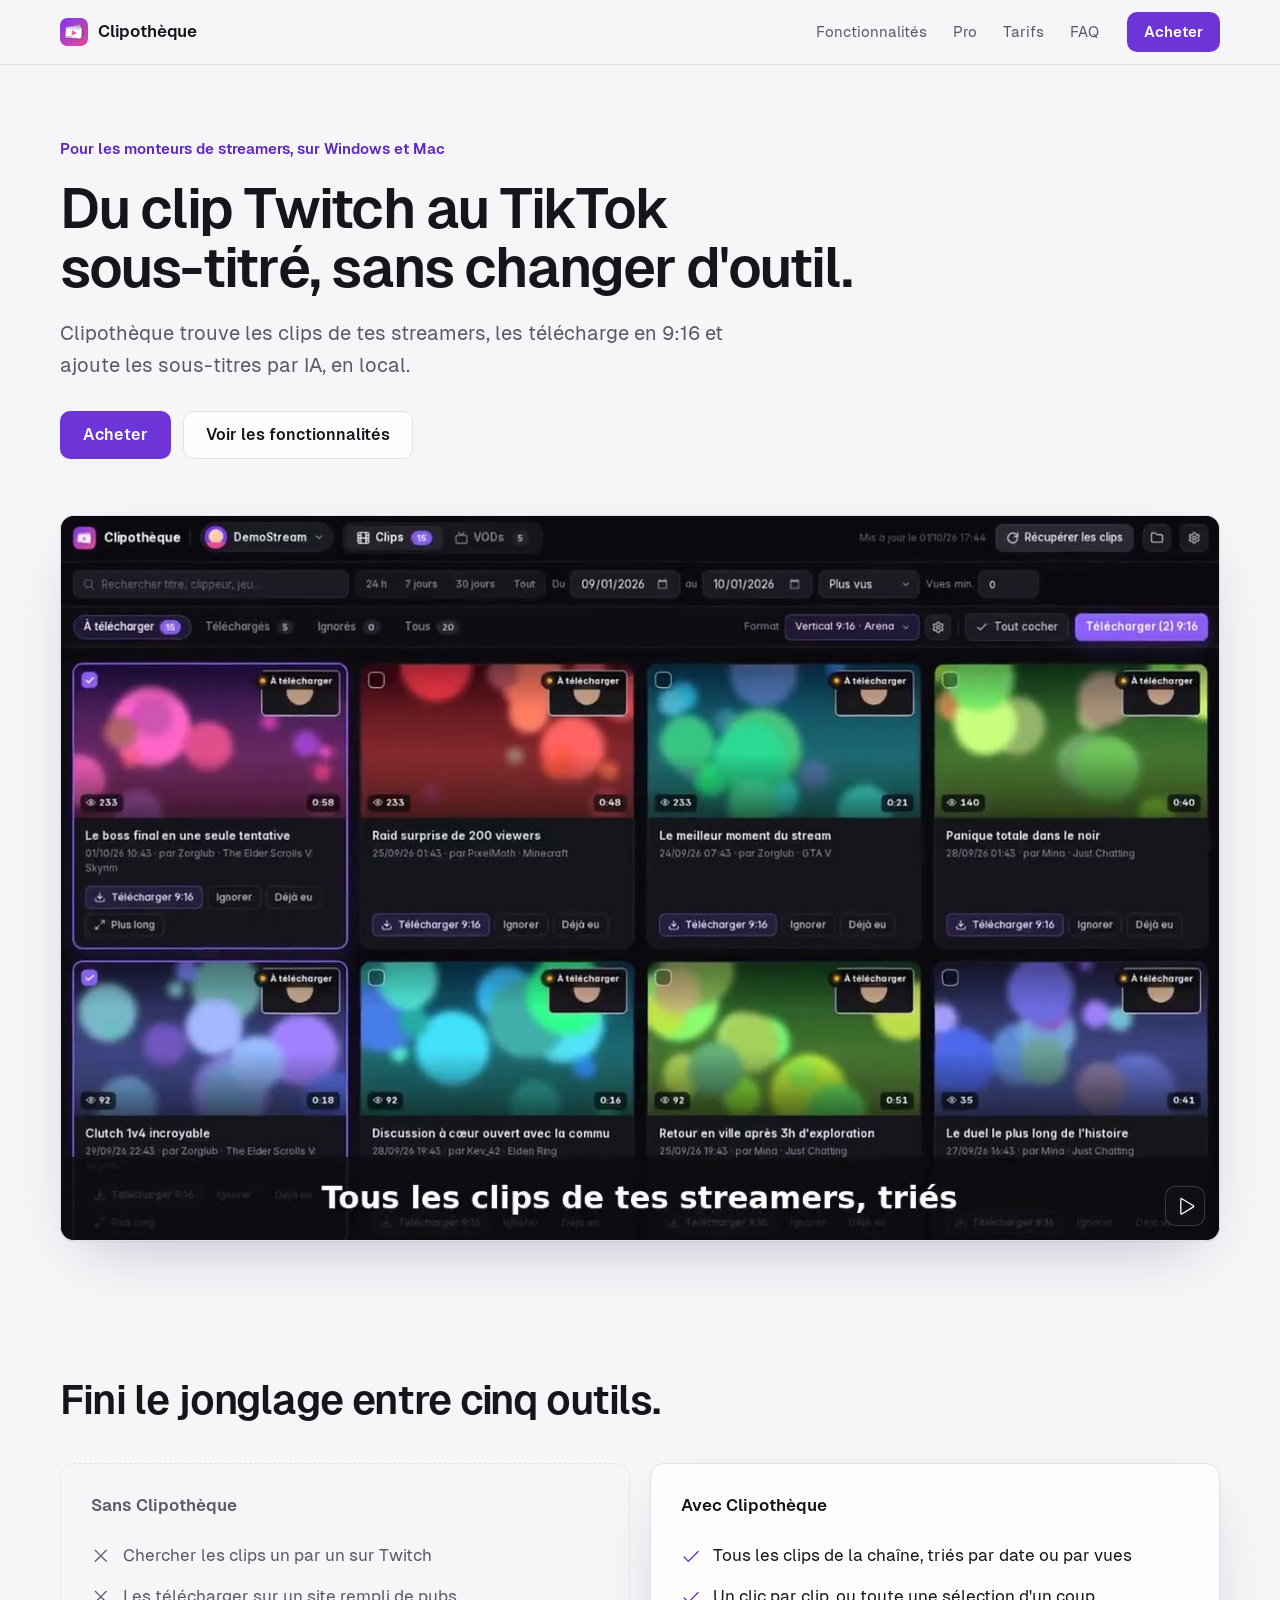
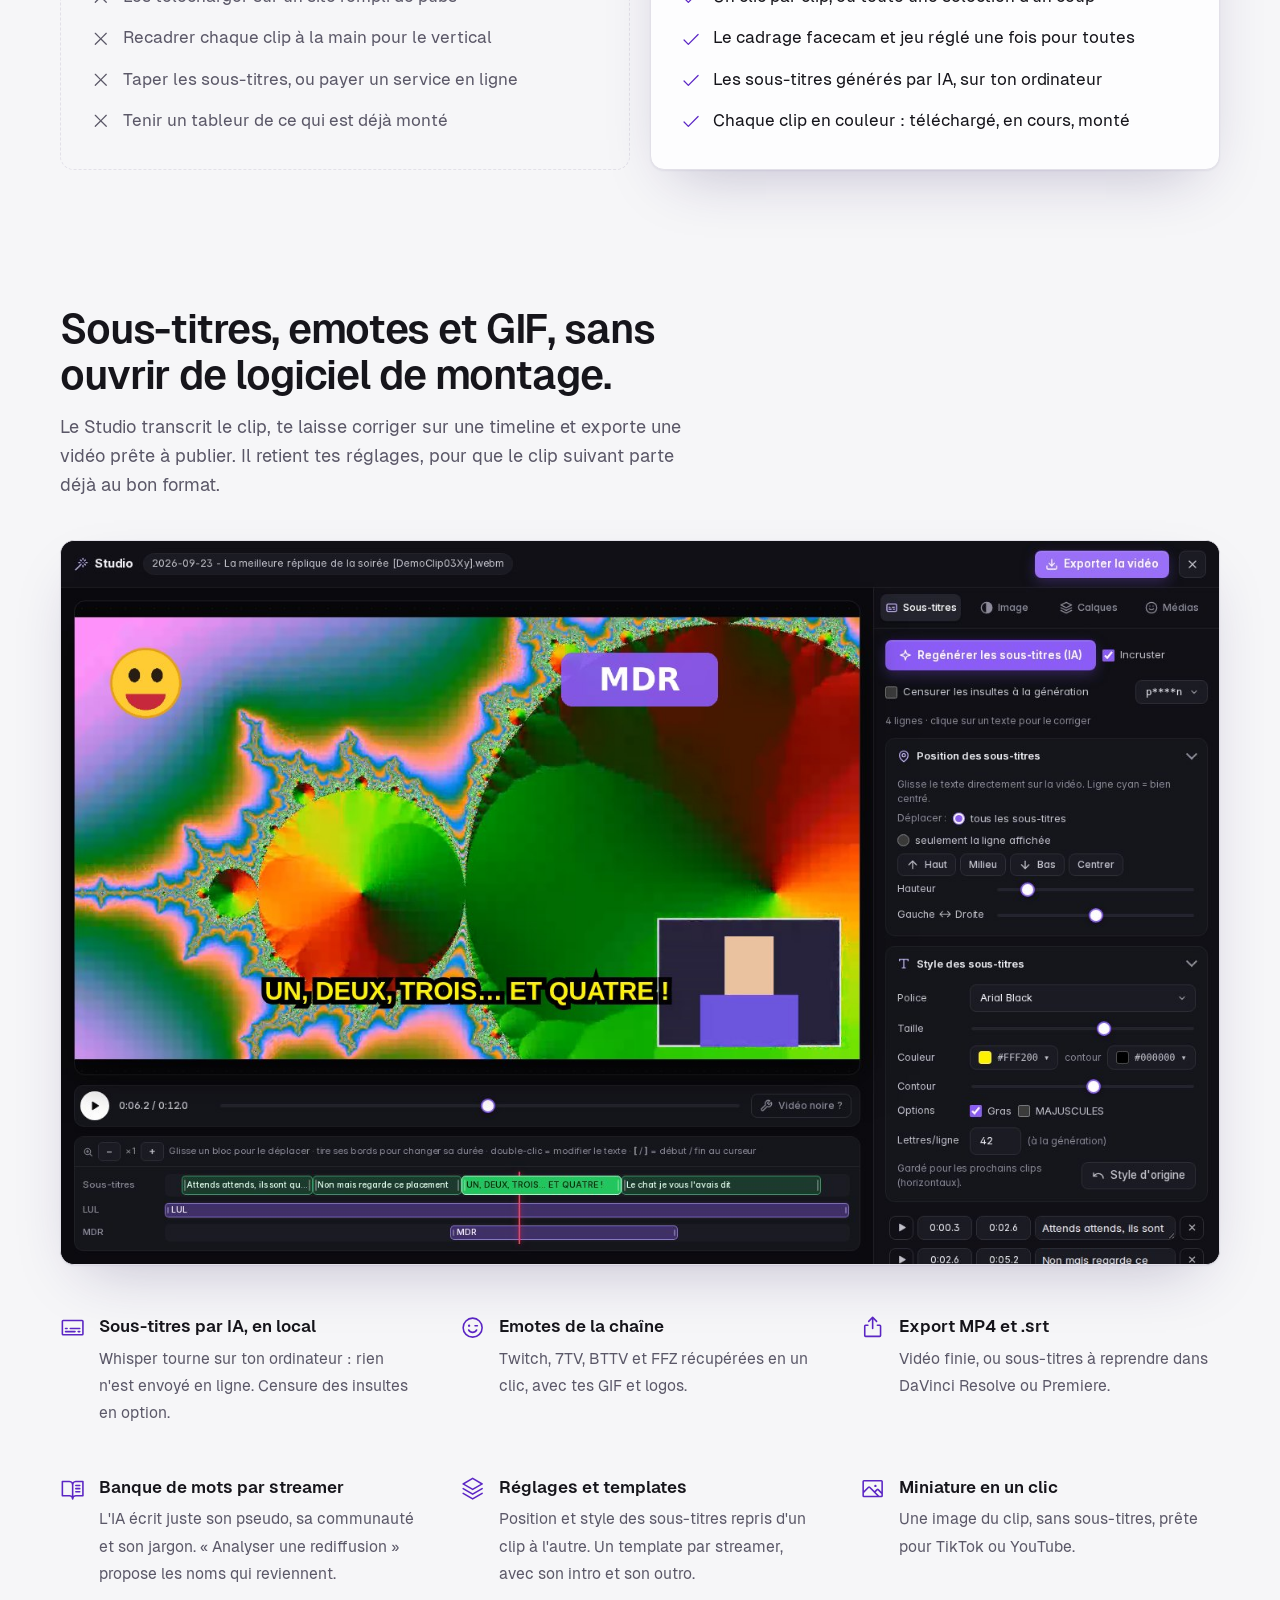
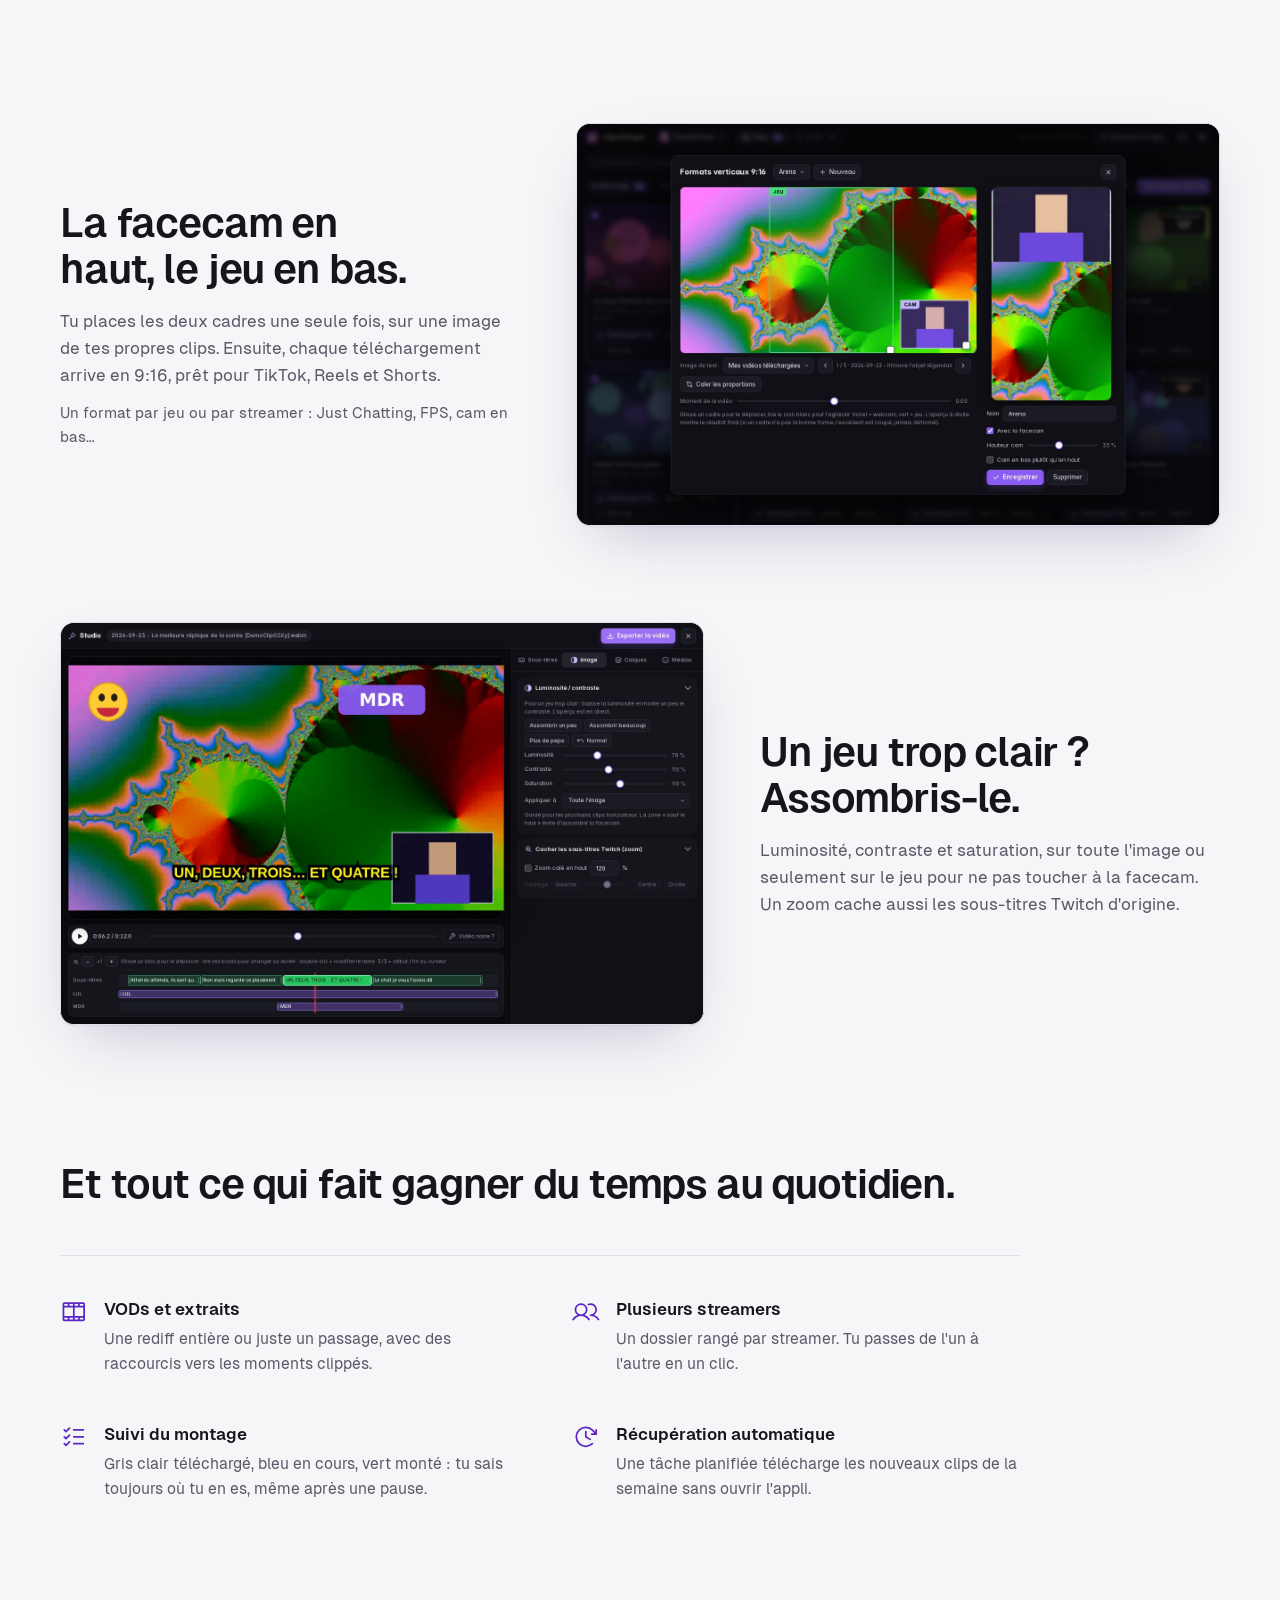
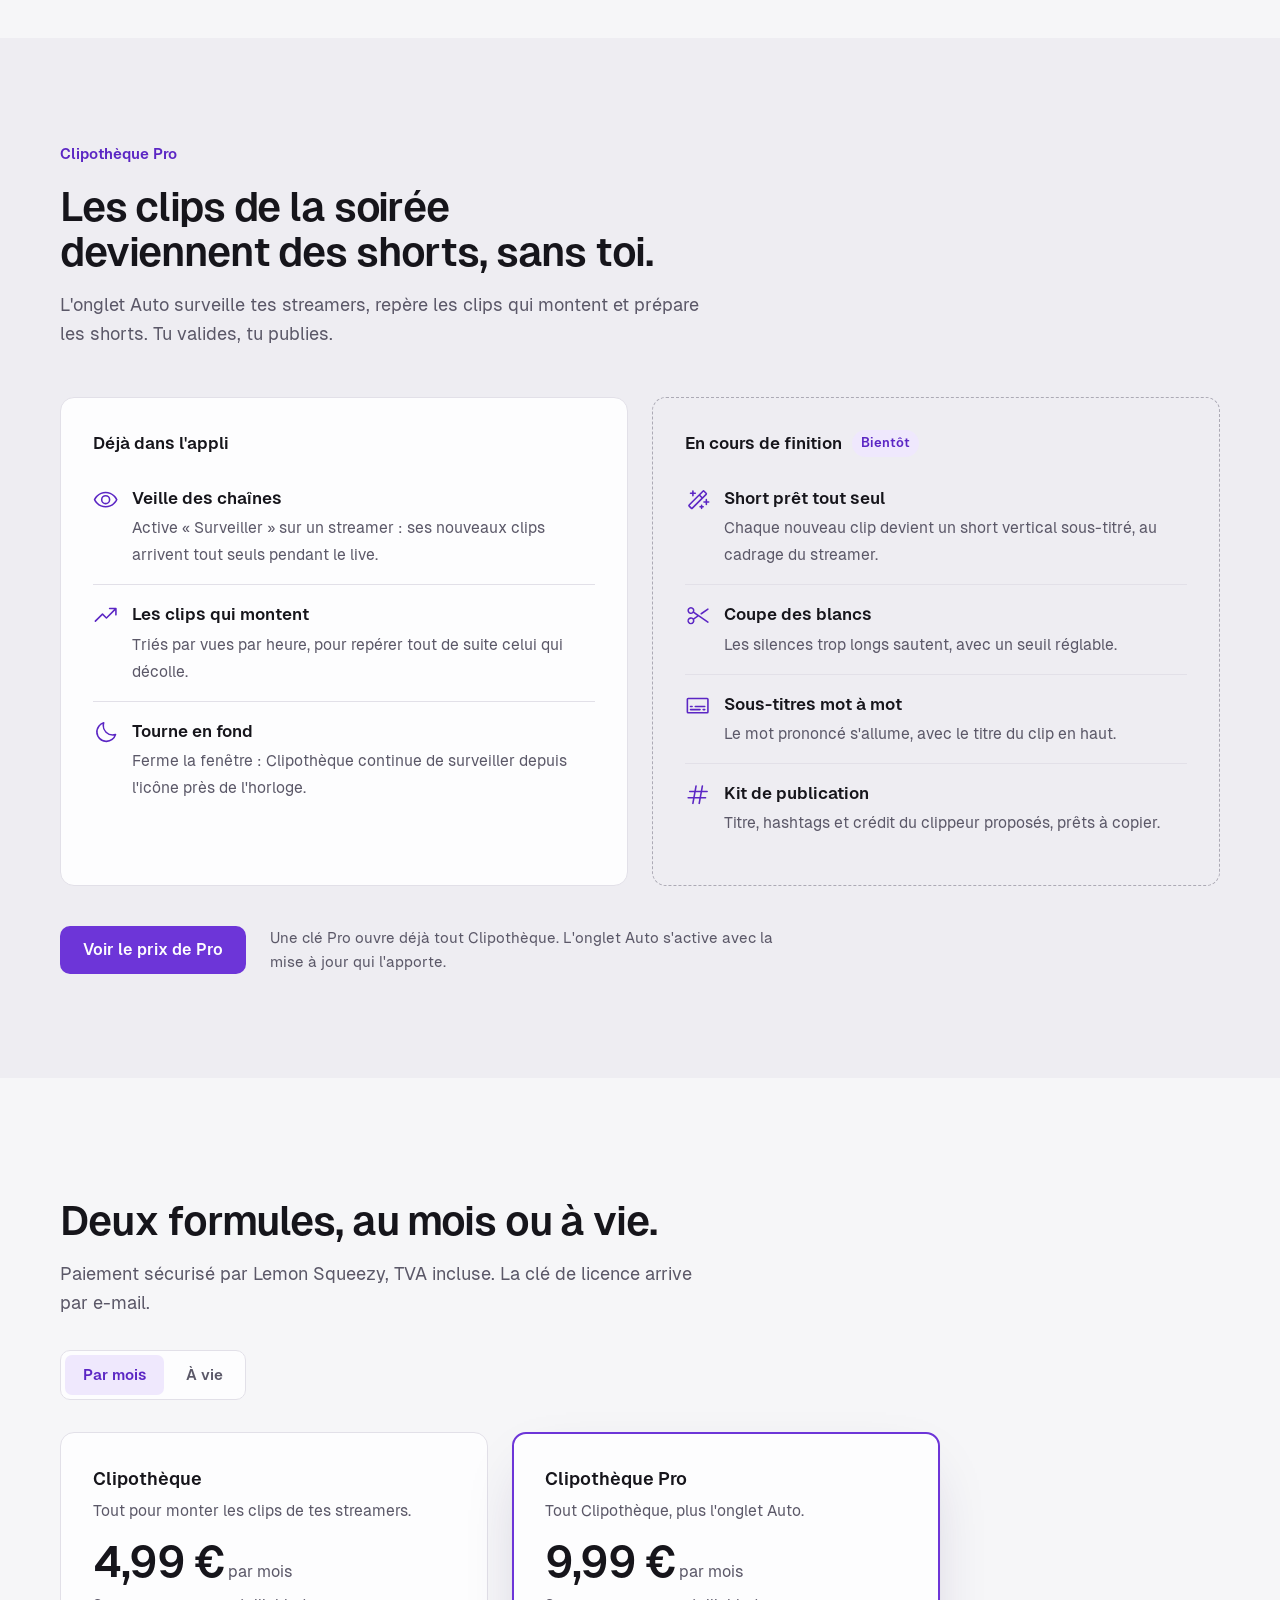
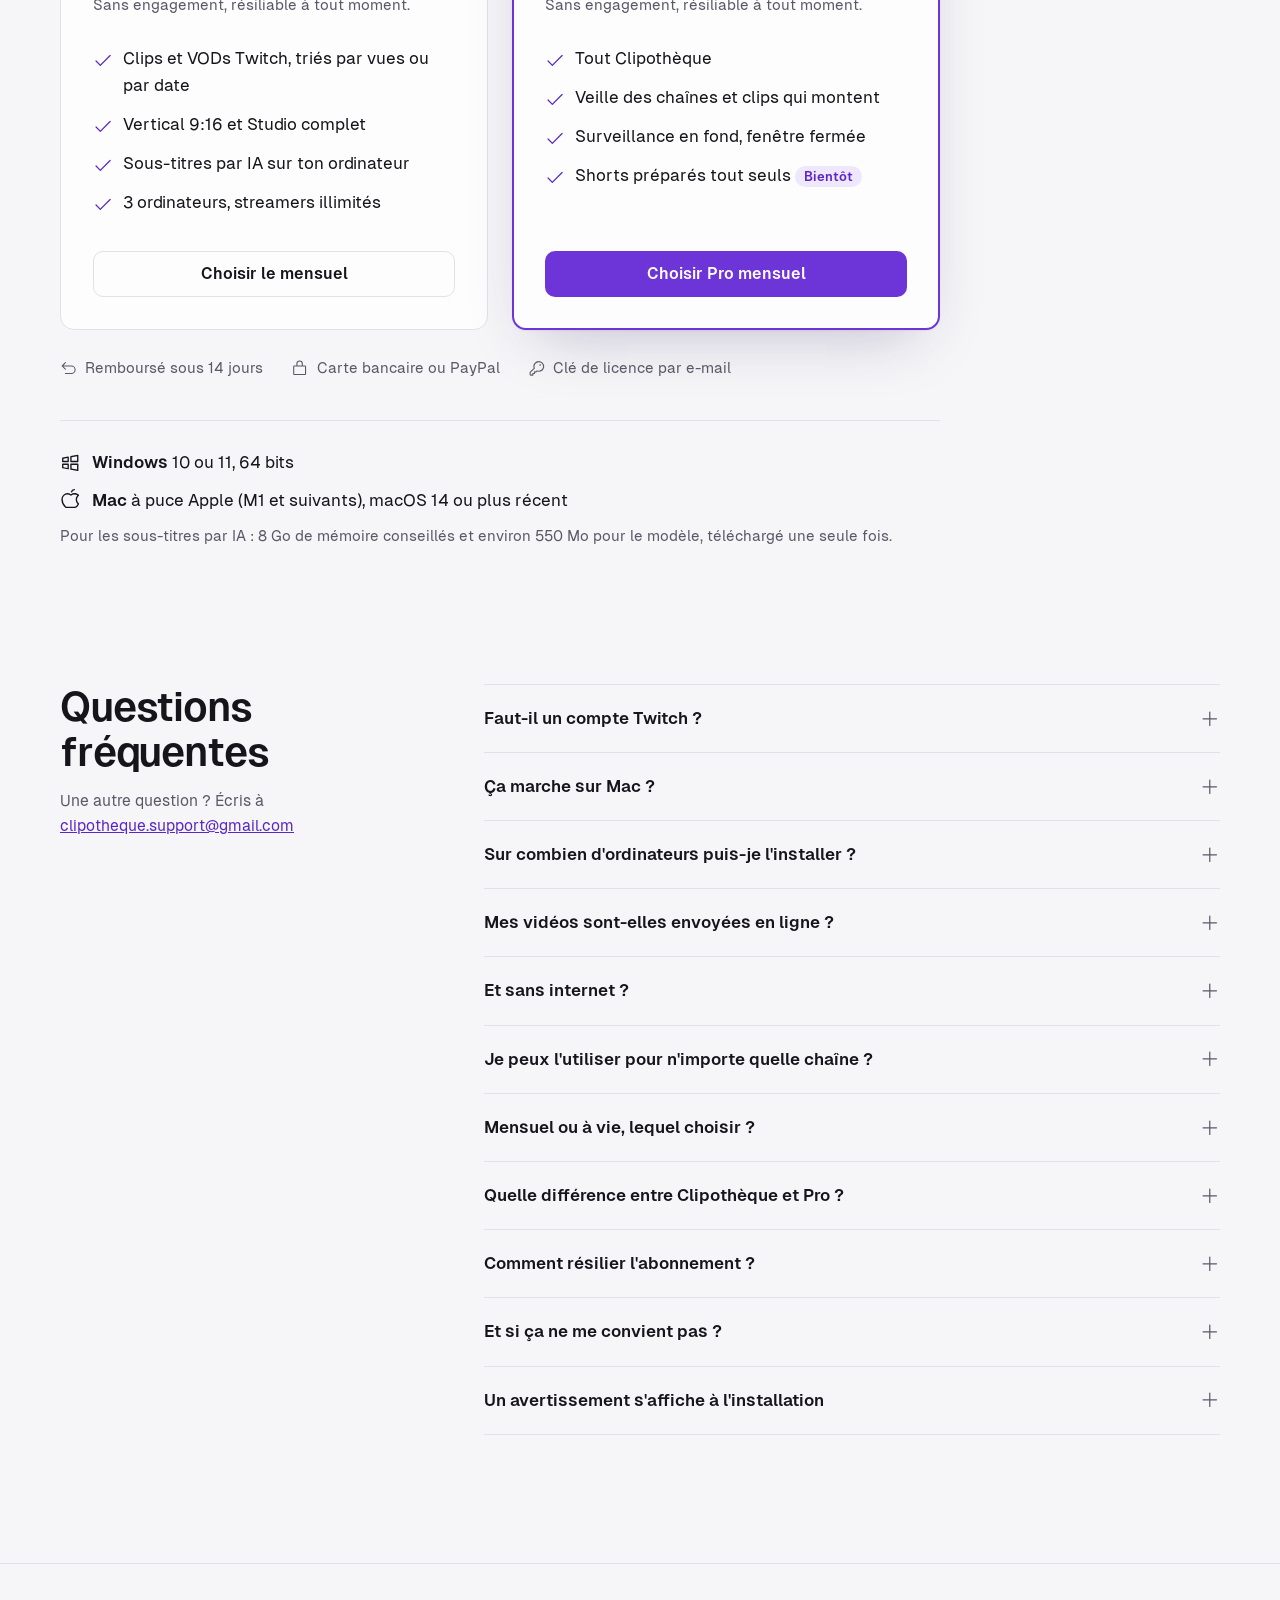
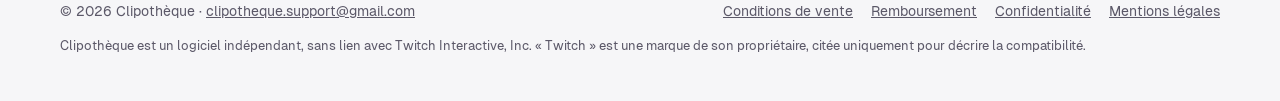
==== commit 3937f724: "Clipothèque : tarifs normal et Pro côte à côte, page plus aérée Une seule section Tarifs avec une ba" ====
--- a/clipotheque/index.html
+++ b/clipotheque/index.html
@@ -27,7 +27,7 @@
 
 <nav class="barre"><div class="conteneur">
   <a class="marque" href="#" translate="no"><img src="img/icone.png" alt="" width="28" height="28">Clipothèque</a>
-  <div class="liens"><a href="#fonctionnalites">Fonctionnalités</a><a href="#prix">Tarifs</a><a href="#pro">Pro</a><a href="#faq">FAQ</a></div>
+  <div class="liens"><a href="#fonctionnalites">Fonctionnalités</a><a href="#pro">Pro</a><a href="#prix">Tarifs</a><a href="#faq">FAQ</a></div>
   <a class="btn pri" href="#prix">Acheter</a>
 </div></nav>
 
@@ -117,33 +117,72 @@
   </ul>
 </div></section>
 
+<section id="pro" class="pro" aria-labelledby="t-pro"><div class="conteneur">
+  <p class="surtitre">Clipothèque Pro</p>
+  <h2 id="t-pro">Les clips de la soirée deviennent des shorts, sans toi.</h2>
+  <p class="texte-section">L'onglet Auto surveille tes streamers, repère les clips qui montent et prépare les shorts. Tu valides, tu publies.</p>
+  <div class="pro-groupes">
+    <div class="pro-groupe">
+      <h3>Déjà dans l'appli</h3>
+      <ul class="liste-pro">
+      <li><svg class="ic" aria-hidden="true" focusable="false" xmlns="http://www.w3.org/2000/svg" viewBox="0 0 256 256" fill="currentColor"><path d="M247.31,124.76c-.35-.79-8.82-19.58-27.65-38.41C194.57,61.26,162.88,48,128,48S61.43,61.26,36.34,86.35C17.51,105.18,9,124,8.69,124.76a8,8,0,0,0,0,6.5c.35.79,8.82,19.57,27.65,38.4C61.43,194.74,93.12,208,128,208s66.57-13.26,91.66-38.34c18.83-18.83,27.3-37.61,27.65-38.4A8,8,0,0,0,247.31,124.76ZM128,192c-30.78,0-57.67-11.19-79.93-33.25A133.47,133.47,0,0,1,25,128,133.33,133.33,0,0,1,48.07,97.25C70.33,75.19,97.22,64,128,64s57.67,11.19,79.93,33.25A133.46,133.46,0,0,1,231.05,128C223.84,141.46,192.43,192,128,192Zm0-112a48,48,0,1,0,48,48A48.05,48.05,0,0,0,128,80Zm0,80a32,32,0,1,1,32-32A32,32,0,0,1,128,160Z"/></svg><div><b>Veille des chaînes</b><span>Active « Surveiller » sur un streamer&nbsp;: ses nouveaux clips arrivent tout seuls pendant le live.</span></div></li>
+      <li><svg class="ic" aria-hidden="true" focusable="false" xmlns="http://www.w3.org/2000/svg" viewBox="0 0 256 256" fill="currentColor"><path d="M240,56v64a8,8,0,0,1-16,0V75.31l-82.34,82.35a8,8,0,0,1-11.32,0L96,123.31,29.66,189.66a8,8,0,0,1-11.32-11.32l72-72a8,8,0,0,1,11.32,0L136,140.69,212.69,64H168a8,8,0,0,1,0-16h64A8,8,0,0,1,240,56Z"/></svg><div><b>Les clips qui montent</b><span>Triés par vues par heure, pour repérer tout de suite celui qui décolle.</span></div></li>
+      <li><svg class="ic" aria-hidden="true" focusable="false" xmlns="http://www.w3.org/2000/svg" viewBox="0 0 256 256" fill="currentColor"><path d="M233.54,142.23a8,8,0,0,0-8-2,88.08,88.08,0,0,1-109.8-109.8,8,8,0,0,0-10-10,104.84,104.84,0,0,0-52.91,37A104,104,0,0,0,136,224a103.09,103.09,0,0,0,62.52-20.88,104.84,104.84,0,0,0,37-52.91A8,8,0,0,0,233.54,142.23ZM188.9,190.34A88,88,0,0,1,65.66,67.11a89,89,0,0,1,31.4-26A106,106,0,0,0,96,56,104.11,104.11,0,0,0,200,160a106,106,0,0,0,14.92-1.06A89,89,0,0,1,188.9,190.34Z"/></svg><div><b>Tourne en fond</b><span>Ferme la fenêtre&nbsp;: Clipothèque continue de surveiller depuis l'icône près de l'horloge.</span></div></li>
+      </ul>
+    </div>
+    <div class="pro-groupe bientot">
+      <h3>En cours de finition <span class="etiquette">Bientôt</span></h3>
+      <ul class="liste-pro">
+      <li><svg class="ic" aria-hidden="true" focusable="false" xmlns="http://www.w3.org/2000/svg" viewBox="0 0 256 256" fill="currentColor"><path d="M48,64a8,8,0,0,1,8-8H72V40a8,8,0,0,1,16,0V56h16a8,8,0,0,1,0,16H88V88a8,8,0,0,1-16,0V72H56A8,8,0,0,1,48,64ZM184,192h-8v-8a8,8,0,0,0-16,0v8h-8a8,8,0,0,0,0,16h8v8a8,8,0,0,0,16,0v-8h8a8,8,0,0,0,0-16Zm56-48H224V128a8,8,0,0,0-16,0v16H192a8,8,0,0,0,0,16h16v16a8,8,0,0,0,16,0V160h16a8,8,0,0,0,0-16ZM219.31,80,80,219.31a16,16,0,0,1-22.62,0L36.68,198.63a16,16,0,0,1,0-22.63L176,36.69a16,16,0,0,1,22.63,0l20.68,20.68A16,16,0,0,1,219.31,80Zm-54.63,32L144,91.31l-96,96L68.68,208ZM208,68.69,187.31,48l-32,32L176,100.69Z"/></svg><div><b>Short prêt tout seul</b><span>Chaque nouveau clip devient un short vertical sous-titré, au cadrage du streamer.</span></div></li>
+      <li><svg class="ic" aria-hidden="true" focusable="false" xmlns="http://www.w3.org/2000/svg" viewBox="0 0 256 256" fill="currentColor"><path d="M157.73,113.13A8,8,0,0,1,159.82,102L227.48,55.7a8,8,0,0,1,9,13.21l-67.67,46.3a7.92,7.92,0,0,1-4.51,1.4A8,8,0,0,1,157.73,113.13Zm80.87,85.09a8,8,0,0,1-11.12,2.08L136,137.7,93.49,166.78a36,36,0,1,1-9-13.19L121.83,128,84.44,102.41a35.86,35.86,0,1,1,9-13.19l143,97.87A8,8,0,0,1,238.6,198.22ZM80,180a20,20,0,1,0-5.86,14.14A19.85,19.85,0,0,0,80,180ZM74.14,90.13a20,20,0,1,0-28.28,0A19.85,19.85,0,0,0,74.14,90.13Z"/></svg><div><b>Coupe des blancs</b><span>Les silences trop longs sautent, avec un seuil réglable.</span></div></li>
+      <li><svg class="ic" aria-hidden="true" focusable="false" xmlns="http://www.w3.org/2000/svg" viewBox="0 0 256 256" fill="currentColor"><path d="M224,48H32A16,16,0,0,0,16,64V192a16,16,0,0,0,16,16H224a16,16,0,0,0,16-16V64A16,16,0,0,0,224,48Zm0,144H32V64H224V192ZM48,136a8,8,0,0,1,8-8H72a8,8,0,0,1,0,16H56A8,8,0,0,1,48,136Zm160,0a8,8,0,0,1-8,8H104a8,8,0,0,1,0-16h96A8,8,0,0,1,208,136Zm-48,32a8,8,0,0,1-8,8H56a8,8,0,0,1,0-16h96A8,8,0,0,1,160,168Zm48,0a8,8,0,0,1-8,8H184a8,8,0,0,1,0-16h16A8,8,0,0,1,208,168Z"/></svg><div><b>Sous-titres mot à mot</b><span>Le mot prononcé s'allume, avec le titre du clip en haut.</span></div></li>
+      <li><svg class="ic" aria-hidden="true" focusable="false" xmlns="http://www.w3.org/2000/svg" viewBox="0 0 256 256" fill="currentColor"><path d="M224,88H175.4l8.47-46.57a8,8,0,0,0-15.74-2.86l-9,49.43H111.4l8.47-46.57a8,8,0,0,0-15.74-2.86L95.14,88H48a8,8,0,0,0,0,16H92.23L83.5,152H32a8,8,0,0,0,0,16H80.6l-8.47,46.57a8,8,0,0,0,6.44,9.3A7.79,7.79,0,0,0,80,224a8,8,0,0,0,7.86-6.57l9-49.43H144.6l-8.47,46.57a8,8,0,0,0,6.44,9.3A7.79,7.79,0,0,0,144,224a8,8,0,0,0,7.86-6.57l9-49.43H208a8,8,0,0,0,0-16H163.77l8.73-48H224a8,8,0,0,0,0-16Zm-76.5,64H99.77l8.73-48h47.73Z"/></svg><div><b>Kit de publication</b><span>Titre, hashtags et crédit du clippeur proposés, prêts à copier.</span></div></li>
+      </ul>
+    </div>
+  </div>
+  <p class="pro-pied"><a class="btn pri grand" href="#prix">Voir le prix de Pro</a><span class="discret">Une clé Pro ouvre déjà tout Clipothèque. L'onglet Auto s'active avec la mise à jour qui l'apporte.</span></p>
+</div></section>
+
 <section id="prix" class="tarifs" aria-labelledby="t-prix"><div class="conteneur">
-  <h2 id="t-prix">Tout Clipothèque, deux façons de payer.</h2>
+  <h2 id="t-prix">Deux formules, au mois ou à vie.</h2>
   <p class="texte-section">Paiement sécurisé par Lemon Squeezy, TVA incluse. La clé de licence arrive par <span class="insecable">e-mail</span>.</p>
+  <fieldset class="bascule">
+    <legend class="evitement-lecteur">Façon de payer</legend>
+    <input type="radio" name="facturation" id="f-mois" checked><label for="f-mois">Par mois</label>
+    <input type="radio" name="facturation" id="f-vie"><label for="f-vie">À vie</label>
+  </fieldset>
   <div class="offres">
     <div class="offre">
-      <h3>Mensuel</h3>
-      <p class="montant">4,99 €<small> par mois</small></p>
-      <p class="note">Sans engagement, résiliable à tout moment.</p>
-      <ul>
-        <li><svg class="ic" aria-hidden="true" focusable="false" xmlns="http://www.w3.org/2000/svg" viewBox="0 0 256 256" fill="currentColor"><path d="M229.66,77.66l-128,128a8,8,0,0,1-11.32,0l-56-56a8,8,0,0,1,11.32-11.32L96,188.69,218.34,66.34a8,8,0,0,1,11.32,11.32Z"/></svg>Toutes les fonctionnalités</li>
-        <li><svg class="ic" aria-hidden="true" focusable="false" xmlns="http://www.w3.org/2000/svg" viewBox="0 0 256 256" fill="currentColor"><path d="M229.66,77.66l-128,128a8,8,0,0,1-11.32,0l-56-56a8,8,0,0,1,11.32-11.32L96,188.69,218.34,66.34a8,8,0,0,1,11.32,11.32Z"/></svg>Toutes les mises à jour</li>
-        <li><svg class="ic" aria-hidden="true" focusable="false" xmlns="http://www.w3.org/2000/svg" viewBox="0 0 256 256" fill="currentColor"><path d="M229.66,77.66l-128,128a8,8,0,0,1-11.32,0l-56-56a8,8,0,0,1,11.32-11.32L96,188.69,218.34,66.34a8,8,0,0,1,11.32,11.32Z"/></svg>3 ordinateurs par licence</li>
-        <li><svg class="ic" aria-hidden="true" focusable="false" xmlns="http://www.w3.org/2000/svg" viewBox="0 0 256 256" fill="currentColor"><path d="M229.66,77.66l-128,128a8,8,0,0,1-11.32,0l-56-56a8,8,0,0,1,11.32-11.32L96,188.69,218.34,66.34a8,8,0,0,1,11.32,11.32Z"/></svg>Streamers illimités</li>
-      </ul>
-      <a class="btn sec" data-achat="mensuel" href="https://clipotheque.lemonsqueezy.com/checkout/buy/49973c93-f830-4895-b657-a57542e2feb7?enabled=2233901">Choisir le mensuel</a>
+      <h3>Clipothèque</h3>
+      <p class="accroche">Tout pour monter les clips de tes streamers.</p>
+      <p class="montant f-m">4,99 €<small> par mois</small></p>
+      <p class="montant f-v">50 €<small> une seule fois</small></p>
+      <p class="note f-m">Sans engagement, résiliable à tout moment.</p>
+      <p class="note f-v">Moins cher que 11 mois d'abonnement.</p>
+      <ul>
+        <li><svg class="ic" aria-hidden="true" focusable="false" xmlns="http://www.w3.org/2000/svg" viewBox="0 0 256 256" fill="currentColor"><path d="M229.66,77.66l-128,128a8,8,0,0,1-11.32,0l-56-56a8,8,0,0,1,11.32-11.32L96,188.69,218.34,66.34a8,8,0,0,1,11.32,11.32Z"/></svg><span>Clips et VODs Twitch, triés par vues ou par date</span></li>
+        <li><svg class="ic" aria-hidden="true" focusable="false" xmlns="http://www.w3.org/2000/svg" viewBox="0 0 256 256" fill="currentColor"><path d="M229.66,77.66l-128,128a8,8,0,0,1-11.32,0l-56-56a8,8,0,0,1,11.32-11.32L96,188.69,218.34,66.34a8,8,0,0,1,11.32,11.32Z"/></svg><span>Vertical 9:16 et Studio complet</span></li>
+        <li><svg class="ic" aria-hidden="true" focusable="false" xmlns="http://www.w3.org/2000/svg" viewBox="0 0 256 256" fill="currentColor"><path d="M229.66,77.66l-128,128a8,8,0,0,1-11.32,0l-56-56a8,8,0,0,1,11.32-11.32L96,188.69,218.34,66.34a8,8,0,0,1,11.32,11.32Z"/></svg><span>Sous-titres par IA sur ton ordinateur</span></li>
+        <li><svg class="ic" aria-hidden="true" focusable="false" xmlns="http://www.w3.org/2000/svg" viewBox="0 0 256 256" fill="currentColor"><path d="M229.66,77.66l-128,128a8,8,0,0,1-11.32,0l-56-56a8,8,0,0,1,11.32-11.32L96,188.69,218.34,66.34a8,8,0,0,1,11.32,11.32Z"/></svg><span>3 ordinateurs, streamers illimités</span></li>
+      </ul>
+      <a class="btn sec f-m" data-achat="mensuel" href="https://clipotheque.lemonsqueezy.com/checkout/buy/49973c93-f830-4895-b657-a57542e2feb7?enabled=2233901">Choisir le mensuel</a>
+      <a class="btn sec f-v" data-achat="vie" href="https://clipotheque.lemonsqueezy.com/checkout/buy/a4decc5b-8946-4a12-8559-ff085f0bcc79?enabled=2233902">Choisir l'offre à vie</a>
     </div>
     <div class="offre conseillee">
-      <h3>À vie <span class="etiquette">Le plus rentable</span></h3>
-      <p class="montant">50 €<small> une seule fois</small></p>
-      <p class="note">Moins cher que 11 mois d'abonnement.</p>
-      <ul>
-        <li><svg class="ic" aria-hidden="true" focusable="false" xmlns="http://www.w3.org/2000/svg" viewBox="0 0 256 256" fill="currentColor"><path d="M229.66,77.66l-128,128a8,8,0,0,1-11.32,0l-56-56a8,8,0,0,1,11.32-11.32L96,188.69,218.34,66.34a8,8,0,0,1,11.32,11.32Z"/></svg>Toutes les fonctionnalités</li>
-        <li><svg class="ic" aria-hidden="true" focusable="false" xmlns="http://www.w3.org/2000/svg" viewBox="0 0 256 256" fill="currentColor"><path d="M229.66,77.66l-128,128a8,8,0,0,1-11.32,0l-56-56a8,8,0,0,1,11.32-11.32L96,188.69,218.34,66.34a8,8,0,0,1,11.32,11.32Z"/></svg>Mises à jour incluses</li>
-        <li><svg class="ic" aria-hidden="true" focusable="false" xmlns="http://www.w3.org/2000/svg" viewBox="0 0 256 256" fill="currentColor"><path d="M229.66,77.66l-128,128a8,8,0,0,1-11.32,0l-56-56a8,8,0,0,1,11.32-11.32L96,188.69,218.34,66.34a8,8,0,0,1,11.32,11.32Z"/></svg>3 ordinateurs par licence</li>
-        <li><svg class="ic" aria-hidden="true" focusable="false" xmlns="http://www.w3.org/2000/svg" viewBox="0 0 256 256" fill="currentColor"><path d="M229.66,77.66l-128,128a8,8,0,0,1-11.32,0l-56-56a8,8,0,0,1,11.32-11.32L96,188.69,218.34,66.34a8,8,0,0,1,11.32,11.32Z"/></svg>Streamers illimités</li>
-      </ul>
-      <a class="btn pri" data-achat="vie" href="https://clipotheque.lemonsqueezy.com/checkout/buy/a4decc5b-8946-4a12-8559-ff085f0bcc79?enabled=2233902">Choisir l'offre à vie</a>
+      <h3>Clipothèque Pro</h3>
+      <p class="accroche">Tout Clipothèque, plus l'onglet Auto.</p>
+      <p class="montant f-m">9,99 €<small> par mois</small></p>
+      <p class="montant f-v">89 €<small> une seule fois</small></p>
+      <p class="note f-m">Sans engagement, résiliable à tout moment.</p>
+      <p class="note f-v">Déjà client à vie&nbsp;? 40&nbsp;€ de réduction.</p>
+      <ul>
+        <li><svg class="ic" aria-hidden="true" focusable="false" xmlns="http://www.w3.org/2000/svg" viewBox="0 0 256 256" fill="currentColor"><path d="M229.66,77.66l-128,128a8,8,0,0,1-11.32,0l-56-56a8,8,0,0,1,11.32-11.32L96,188.69,218.34,66.34a8,8,0,0,1,11.32,11.32Z"/></svg><span>Tout Clipothèque</span></li>
+        <li><svg class="ic" aria-hidden="true" focusable="false" xmlns="http://www.w3.org/2000/svg" viewBox="0 0 256 256" fill="currentColor"><path d="M229.66,77.66l-128,128a8,8,0,0,1-11.32,0l-56-56a8,8,0,0,1,11.32-11.32L96,188.69,218.34,66.34a8,8,0,0,1,11.32,11.32Z"/></svg><span>Veille des chaînes et clips qui montent</span></li>
+        <li><svg class="ic" aria-hidden="true" focusable="false" xmlns="http://www.w3.org/2000/svg" viewBox="0 0 256 256" fill="currentColor"><path d="M229.66,77.66l-128,128a8,8,0,0,1-11.32,0l-56-56a8,8,0,0,1,11.32-11.32L96,188.69,218.34,66.34a8,8,0,0,1,11.32,11.32Z"/></svg><span>Surveillance en fond, fenêtre fermée</span></li>
+        <li><svg class="ic" aria-hidden="true" focusable="false" xmlns="http://www.w3.org/2000/svg" viewBox="0 0 256 256" fill="currentColor"><path d="M229.66,77.66l-128,128a8,8,0,0,1-11.32,0l-56-56a8,8,0,0,1,11.32-11.32L96,188.69,218.34,66.34a8,8,0,0,1,11.32,11.32Z"/></svg><span>Shorts préparés tout seuls <span class="etiquette">Bientôt</span></span></li>
+      </ul>
+      <a class="btn pri f-m" data-achat="pro_mensuel" href="https://clipotheque.lemonsqueezy.com/checkout/buy/c96f7a7e-98fa-4eb3-acc3-401f55e093ce?enabled=2233899">Choisir Pro mensuel</a>
+      <a class="btn pri f-v" data-achat="pro_vie" href="https://clipotheque.lemonsqueezy.com/checkout/buy/daba0e5e-350d-421a-aa6c-ff170b29eb0d?enabled=2243420">Choisir Pro à vie</a>
     </div>
   </div>
   <ul class="garanties">
@@ -156,50 +195,6 @@
     <p><svg class="ic" aria-hidden="true" focusable="false" xmlns="http://www.w3.org/2000/svg" viewBox="0 0 256 256" fill="currentColor"><path d="M223.3,169.59a8.07,8.07,0,0,0-2.8-3.4C203.53,154.53,200,134.64,200,120c0-17.67,13.47-33.06,21.5-40.67a8,8,0,0,0,0-11.62C208.82,55.74,187.82,48,168,48a72.2,72.2,0,0,0-40,12.13,71.56,71.56,0,0,0-90.71,9.09A74.63,74.63,0,0,0,16,123.4a127.06,127.06,0,0,0,40.14,89.73A39.8,39.8,0,0,0,83.59,224h87.68a39.84,39.84,0,0,0,29.12-12.57,125,125,0,0,0,17.82-24.6C225.23,174,224.33,172,223.3,169.59Zm-34.63,30.94a23.76,23.76,0,0,1-17.4,7.47H83.59a23.82,23.82,0,0,1-16.44-6.51A111.14,111.14,0,0,1,32,123,58.5,58.5,0,0,1,48.65,80.47,54.81,54.81,0,0,1,88,64h.78A55.45,55.45,0,0,1,123,76.28a8,8,0,0,0,10,0A55.44,55.44,0,0,1,168,64a70.64,70.64,0,0,1,36,10.35c-13,14.52-20,30.47-20,45.65,0,23.77,7.64,42.73,22.18,55.3A105.82,105.82,0,0,1,188.67,200.53ZM128.23,30A40,40,0,0,1,167,0h1a8,8,0,0,1,0,16h-1a24,24,0,0,0-23.24,18,8,8,0,1,1-15.5-4Z"/></svg><span><b>Mac</b> à puce Apple (M1 et suivants), macOS 14 ou plus récent</span></p>
     <p class="discret">Pour les sous-titres par IA&nbsp;: 8 Go de mémoire conseillés et environ 550 Mo pour le modèle, téléchargé une seule fois.</p>
   </div>
-</div></section>
-
-<section id="pro" class="pro" aria-labelledby="t-pro"><div class="conteneur">
-  <p class="surtitre">Clipothèque Pro</p>
-  <h2 id="t-pro">Les clips de la soirée deviennent des shorts, pendant que tu dors.</h2>
-  <p class="texte-section">Pro ajoute un onglet Auto&nbsp;: il surveille tes streamers, repère les clips qui montent et prépare les shorts. Tu valides, tu publies. Tout se calcule sur ton ordinateur, sans crédits ni minutes facturées.</p>
-  <h3 class="pro-titre">Déjà dans l'appli</h3>
-  <ul class="points">
-    <li><svg class="ic" aria-hidden="true" focusable="false" xmlns="http://www.w3.org/2000/svg" viewBox="0 0 256 256" fill="currentColor"><path d="M247.31,124.76c-.35-.79-8.82-19.58-27.65-38.41C194.57,61.26,162.88,48,128,48S61.43,61.26,36.34,86.35C17.51,105.18,9,124,8.69,124.76a8,8,0,0,0,0,6.5c.35.79,8.82,19.57,27.65,38.4C61.43,194.74,93.12,208,128,208s66.57-13.26,91.66-38.34c18.83-18.83,27.3-37.61,27.65-38.4A8,8,0,0,0,247.31,124.76ZM128,192c-30.78,0-57.67-11.19-79.93-33.25A133.47,133.47,0,0,1,25,128,133.33,133.33,0,0,1,48.07,97.25C70.33,75.19,97.22,64,128,64s57.67,11.19,79.93,33.25A133.46,133.46,0,0,1,231.05,128C223.84,141.46,192.43,192,128,192Zm0-112a48,48,0,1,0,48,48A48.05,48.05,0,0,0,128,80Zm0,80a32,32,0,1,1,32-32A32,32,0,0,1,128,160Z"/></svg><div><b>Veille des chaînes</b><span>Active « Surveiller » sur un streamer&nbsp;: ses nouveaux clips arrivent tout seuls pendant le live.</span></div></li>
-    <li><svg class="ic" aria-hidden="true" focusable="false" xmlns="http://www.w3.org/2000/svg" viewBox="0 0 256 256" fill="currentColor"><path d="M240,56v64a8,8,0,0,1-16,0V75.31l-82.34,82.35a8,8,0,0,1-11.32,0L96,123.31,29.66,189.66a8,8,0,0,1-11.32-11.32l72-72a8,8,0,0,1,11.32,0L136,140.69,212.69,64H168a8,8,0,0,1,0-16h64A8,8,0,0,1,240,56Z"/></svg><div><b>Les clips qui montent</b><span>Triés par vues par heure, pour repérer tout de suite celui qui va exploser.</span></div></li>
-    <li><svg class="ic" aria-hidden="true" focusable="false" xmlns="http://www.w3.org/2000/svg" viewBox="0 0 256 256" fill="currentColor"><path d="M233.54,142.23a8,8,0,0,0-8-2,88.08,88.08,0,0,1-109.8-109.8,8,8,0,0,0-10-10,104.84,104.84,0,0,0-52.91,37A104,104,0,0,0,136,224a103.09,103.09,0,0,0,62.52-20.88,104.84,104.84,0,0,0,37-52.91A8,8,0,0,0,233.54,142.23ZM188.9,190.34A88,88,0,0,1,65.66,67.11a89,89,0,0,1,31.4-26A106,106,0,0,0,96,56,104.11,104.11,0,0,0,200,160a106,106,0,0,0,14.92-1.06A89,89,0,0,1,188.9,190.34Z"/></svg><div><b>Tourne en fond</b><span>Ferme la fenêtre&nbsp;: Clipothèque continue de surveiller, depuis l'icône près de l'horloge.</span></div></li>
-  </ul>
-  <h3 class="pro-titre">En cours de finition, inclus dans Pro</h3>
-  <ul class="points">
-    <li><svg class="ic" aria-hidden="true" focusable="false" xmlns="http://www.w3.org/2000/svg" viewBox="0 0 256 256" fill="currentColor"><path d="M48,64a8,8,0,0,1,8-8H72V40a8,8,0,0,1,16,0V56h16a8,8,0,0,1,0,16H88V88a8,8,0,0,1-16,0V72H56A8,8,0,0,1,48,64ZM184,192h-8v-8a8,8,0,0,0-16,0v8h-8a8,8,0,0,0,0,16h8v8a8,8,0,0,0,16,0v-8h8a8,8,0,0,0,0-16Zm56-48H224V128a8,8,0,0,0-16,0v16H192a8,8,0,0,0,0,16h16v16a8,8,0,0,0,16,0V160h16a8,8,0,0,0,0-16ZM219.31,80,80,219.31a16,16,0,0,1-22.62,0L36.68,198.63a16,16,0,0,1,0-22.63L176,36.69a16,16,0,0,1,22.63,0l20.68,20.68A16,16,0,0,1,219.31,80Zm-54.63,32L144,91.31l-96,96L68.68,208ZM208,68.69,187.31,48l-32,32L176,100.69Z"/></svg><div><b>Short prêt tout seul</b><span>Chaque nouveau clip devient un short vertical sous-titré, avec le cadrage et la banque de mots du streamer.</span></div></li>
-    <li><svg class="ic" aria-hidden="true" focusable="false" xmlns="http://www.w3.org/2000/svg" viewBox="0 0 256 256" fill="currentColor"><path d="M157.73,113.13A8,8,0,0,1,159.82,102L227.48,55.7a8,8,0,0,1,9,13.21l-67.67,46.3a7.92,7.92,0,0,1-4.51,1.4A8,8,0,0,1,157.73,113.13Zm80.87,85.09a8,8,0,0,1-11.12,2.08L136,137.7,93.49,166.78a36,36,0,1,1-9-13.19L121.83,128,84.44,102.41a35.86,35.86,0,1,1,9-13.19l143,97.87A8,8,0,0,1,238.6,198.22ZM80,180a20,20,0,1,0-5.86,14.14A19.85,19.85,0,0,0,80,180ZM74.14,90.13a20,20,0,1,0-28.28,0A19.85,19.85,0,0,0,74.14,90.13Z"/></svg><div><b>Coupe des blancs</b><span>Les silences de plus de 5 secondes sautent. Le seuil se règle.</span></div></li>
-    <li><svg class="ic" aria-hidden="true" focusable="false" xmlns="http://www.w3.org/2000/svg" viewBox="0 0 256 256" fill="currentColor"><path d="M224,48H32A16,16,0,0,0,16,64V192a16,16,0,0,0,16,16H224a16,16,0,0,0,16-16V64A16,16,0,0,0,224,48Zm0,144H32V64H224V192ZM48,136a8,8,0,0,1,8-8H72a8,8,0,0,1,0,16H56A8,8,0,0,1,48,136Zm160,0a8,8,0,0,1-8,8H104a8,8,0,0,1,0-16h96A8,8,0,0,1,208,136Zm-48,32a8,8,0,0,1-8,8H56a8,8,0,0,1,0-16h96A8,8,0,0,1,160,168Zm48,0a8,8,0,0,1-8,8H184a8,8,0,0,1,0-16h16A8,8,0,0,1,208,168Z"/></svg><div><b>Sous-titres mot à mot</b><span>Le mot prononcé s'allume, avec une accroche en haut de l'écran.</span></div></li>
-    <li><svg class="ic" aria-hidden="true" focusable="false" xmlns="http://www.w3.org/2000/svg" viewBox="0 0 256 256" fill="currentColor"><path d="M224,88H175.4l8.47-46.57a8,8,0,0,0-15.74-2.86l-9,49.43H111.4l8.47-46.57a8,8,0,0,0-15.74-2.86L95.14,88H48a8,8,0,0,0,0,16H92.23L83.5,152H32a8,8,0,0,0,0,16H80.6l-8.47,46.57a8,8,0,0,0,6.44,9.3A7.79,7.79,0,0,0,80,224a8,8,0,0,0,7.86-6.57l9-49.43H144.6l-8.47,46.57a8,8,0,0,0,6.44,9.3A7.79,7.79,0,0,0,144,224a8,8,0,0,0,7.86-6.57l9-49.43H208a8,8,0,0,0,0-16H163.77l8.73-48H224a8,8,0,0,0,0-16Zm-76.5,64H99.77l8.73-48h47.73Z"/></svg><div><b>Kit de publication</b><span>Titre, hashtags et crédit du clippeur proposés, puis partage vers TikTok, YouTube et Instagram.</span></div></li>
-  </ul>
-  <div class="offres">
-    <div class="offre">
-      <h3>Pro mensuel</h3>
-      <p class="montant">9,99 €<small> par mois</small></p>
-      <p class="note">Sans engagement, résiliable à tout moment.</p>
-      <ul>
-        <li><svg class="ic" aria-hidden="true" focusable="false" xmlns="http://www.w3.org/2000/svg" viewBox="0 0 256 256" fill="currentColor"><path d="M229.66,77.66l-128,128a8,8,0,0,1-11.32,0l-56-56a8,8,0,0,1,11.32-11.32L96,188.69,218.34,66.34a8,8,0,0,1,11.32,11.32Z"/></svg>Tout Clipothèque</li>
-        <li><svg class="ic" aria-hidden="true" focusable="false" xmlns="http://www.w3.org/2000/svg" viewBox="0 0 256 256" fill="currentColor"><path d="M229.66,77.66l-128,128a8,8,0,0,1-11.32,0l-56-56a8,8,0,0,1,11.32-11.32L96,188.69,218.34,66.34a8,8,0,0,1,11.32,11.32Z"/></svg>L'onglet Auto et ses évolutions</li>
-        <li><svg class="ic" aria-hidden="true" focusable="false" xmlns="http://www.w3.org/2000/svg" viewBox="0 0 256 256" fill="currentColor"><path d="M229.66,77.66l-128,128a8,8,0,0,1-11.32,0l-56-56a8,8,0,0,1,11.32-11.32L96,188.69,218.34,66.34a8,8,0,0,1,11.32,11.32Z"/></svg>3 ordinateurs par licence</li>
-      </ul>
-      <a class="btn sec" data-achat="pro_mensuel" href="https://clipotheque.lemonsqueezy.com/checkout/buy/c96f7a7e-98fa-4eb3-acc3-401f55e093ce?enabled=2233899">Choisir Pro mensuel</a>
-    </div>
-    <div class="offre conseillee">
-      <h3>Pro à vie <span class="etiquette">Le plus rentable</span></h3>
-      <p class="montant">89 €<small> une seule fois</small></p>
-      <p class="note">Déjà client à vie&nbsp;? Ta réduction de 40&nbsp;€ t'attend au support.</p>
-      <ul>
-        <li><svg class="ic" aria-hidden="true" focusable="false" xmlns="http://www.w3.org/2000/svg" viewBox="0 0 256 256" fill="currentColor"><path d="M229.66,77.66l-128,128a8,8,0,0,1-11.32,0l-56-56a8,8,0,0,1,11.32-11.32L96,188.69,218.34,66.34a8,8,0,0,1,11.32,11.32Z"/></svg>Tout Clipothèque</li>
-        <li><svg class="ic" aria-hidden="true" focusable="false" xmlns="http://www.w3.org/2000/svg" viewBox="0 0 256 256" fill="currentColor"><path d="M229.66,77.66l-128,128a8,8,0,0,1-11.32,0l-56-56a8,8,0,0,1,11.32-11.32L96,188.69,218.34,66.34a8,8,0,0,1,11.32,11.32Z"/></svg>L'onglet Auto et ses évolutions</li>
-        <li><svg class="ic" aria-hidden="true" focusable="false" xmlns="http://www.w3.org/2000/svg" viewBox="0 0 256 256" fill="currentColor"><path d="M229.66,77.66l-128,128a8,8,0,0,1-11.32,0l-56-56a8,8,0,0,1,11.32-11.32L96,188.69,218.34,66.34a8,8,0,0,1,11.32,11.32Z"/></svg>3 ordinateurs par licence</li>
-      </ul>
-      <a class="btn pri" data-achat="pro_vie" href="https://clipotheque.lemonsqueezy.com/checkout/buy/daba0e5e-350d-421a-aa6c-ff170b29eb0d?enabled=2243420">Choisir Pro à vie</a>
-    </div>
-  </div>
-  <p class="discret pro-note">Une clé Pro achetée aujourd'hui ouvre déjà tout Clipothèque. L'onglet Auto s'active de lui-même avec la mise à jour qui l'apporte, sans rien racheter.</p>
 </div></section>
 
 <section id="faq" class="faq" aria-labelledby="t-faq"><div class="conteneur">
--- a/clipotheque/style.css
+++ b/clipotheque/style.css
@@ -80,9 +80,9 @@
 }
 
 /* sections */
-section{padding:112px 0 0}
+section{padding:136px 0 0}
 h2{font-size:clamp(1.75rem,3.3vw,2.55rem);line-height:1.12;letter-spacing:-.028em;max-width:22em}
-.texte-section{color:var(--mut);font-size:18px;margin-top:14px;max-width:36em}
+.texte-section{color:var(--mut);font-size:18px;margin-top:16px;max-width:36em}
 
 /* avant / après */
 .comparaison{display:grid;grid-template-columns:1fr 1fr;gap:20px;margin-top:40px}
@@ -97,10 +97,10 @@
 
 /* Studio */
 .studio .ecran{margin-top:40px}
-.points{display:grid;grid-template-columns:repeat(3,1fr);gap:32px;margin-top:36px}
+.points{display:grid;grid-template-columns:repeat(3,1fr);gap:48px 40px;margin-top:48px}
 .points li{display:flex;gap:14px}
 .points .ic{font-size:22px;color:var(--accent-texte);margin-top:2px}
-.points b{display:block}
+.points b{display:block;margin-bottom:4px}
 .points span{color:var(--mut);font-size:15.5px}
 
 /* détails en deux colonnes */
@@ -112,28 +112,30 @@
 .split-texte .discret{margin-top:12px}
 
 /* et aussi */
-.grille-aussi{display:grid;grid-template-columns:repeat(4,1fr);gap:32px;margin-top:40px;padding-top:32px;border-top:1px solid var(--ligne)}
-.grille-aussi li{display:flex;flex-direction:column;gap:6px}
-.grille-aussi .ic{font-size:24px;color:var(--accent-texte);margin-bottom:6px}
+.grille-aussi{display:grid;grid-template-columns:repeat(2,1fr);gap:44px 64px;margin-top:48px;padding-top:40px;border-top:1px solid var(--ligne);max-width:960px}
+.grille-aussi li{display:grid;grid-template-columns:auto 1fr;column-gap:16px;row-gap:4px}
+.grille-aussi .ic{font-size:24px;color:var(--accent-texte);grid-row:span 2;margin-top:2px}
 .grille-aussi span{color:var(--mut);font-size:15.5px}
 
 /* tarifs */
-.tarifs{padding-top:128px}
-.offres{display:grid;grid-template-columns:repeat(2,minmax(0,1fr));gap:20px;margin-top:40px;max-width:820px}
-.offre{background:var(--surface);border:1px solid var(--ligne);border-radius:var(--r-media);padding:30px;display:flex;flex-direction:column}
-.offre.conseillee{border:2px solid var(--accent);padding:29px;box-shadow:var(--ombre)}
+.pro+.tarifs{padding-top:120px}
+.offres{display:grid;grid-template-columns:repeat(2,minmax(0,1fr));gap:24px;margin-top:32px;max-width:880px}
+.offre{background:var(--surface);border:1px solid var(--ligne);border-radius:var(--r-media);padding:32px;display:flex;flex-direction:column}
+.offre.conseillee{border:2px solid var(--accent);padding:31px;box-shadow:var(--ombre)}
 .offre h3{font-size:18px;display:flex;align-items:center;gap:10px;flex-wrap:wrap}
 .etiquette{font-size:13px;font-weight:600;color:var(--accent-texte);background:var(--accent-doux);padding:3px 9px;border-radius:999px}
 .montant{font-size:44px;font-weight:600;letter-spacing:-.03em;margin-top:14px;line-height:1.1}
 .montant small{font-size:16px;font-weight:400;color:var(--mut);letter-spacing:0}
 .note{color:var(--mut);font-size:15px;margin-top:6px}
 .offre ul{margin:22px 0 28px;flex:1}
-.offre li{display:flex;gap:10px;align-items:center;padding:5px 0}
+.offre li{display:flex;gap:10px;align-items:flex-start;padding:6px 0}
+.offre li .ic{margin-top:.3em}
+.accroche{color:var(--mut);margin-top:6px;font-size:15.5px}
 .offre li .ic{color:var(--accent-texte)}
 .offre .btn{padding:12px 18px;font-size:16px}
 .garanties{display:flex;gap:12px 28px;flex-wrap:wrap;margin-top:26px;color:var(--mut);font-size:15px}
 .garanties li{display:flex;gap:8px;align-items:center}
-.config{margin-top:40px;padding-top:28px;border-top:1px solid var(--ligne);display:grid;gap:10px;max-width:820px}
+.config{margin-top:40px;padding-top:28px;border-top:1px solid var(--ligne);display:grid;gap:10px;max-width:880px}
 .config p{display:flex;gap:10px;align-items:center}
 .config .ic{font-size:19px}
 
@@ -174,10 +176,9 @@
 @media (max-width:960px){
   .barre .liens,nav:not(.barre) .liens{display:none}
   .barre .btn,nav:not(.barre) .btn{margin-left:auto}
-  .points{grid-template-columns:1fr;gap:20px}
+  .points{grid-template-columns:1fr;gap:28px}
   .split,.split.inverse{grid-template-columns:1fr;gap:28px}
   .split.inverse .split-texte{order:0}
-  .grille-aussi{grid-template-columns:1fr 1fr}
   .faq .conteneur{grid-template-columns:1fr;gap:24px}
 }
 /* téléphone : une seule colonne, marges de 16px */
@@ -187,8 +188,8 @@
   .hero{padding-top:40px}
   .hero-ecran{margin-top:36px}
   .actions .btn{flex:1 1 100%}
-  section{padding-top:80px}
-  .tarifs{padding-top:88px}
+  section{padding-top:96px}
+  .pro+.tarifs{padding-top:88px}
   .comparaison,.offres,.grille-aussi{grid-template-columns:1fr}
   .colonne{padding:22px}
   .split+.split{margin-top:64px}
@@ -196,14 +197,41 @@
   footer .liens{margin-left:0}
 }
 @media (max-width:640px){
-  .grille-aussi{gap:24px}
-  .grille-aussi li{display:grid;grid-template-columns:auto 1fr;column-gap:14px;row-gap:2px}
-  .grille-aussi .ic{grid-row:span 2;margin:2px 0 0}
-}
-
-/* Pro */
-.pro .surtitre{margin-bottom:10px}
-.pro-titre{font-size:15px;font-weight:600;color:var(--mut);margin-top:44px;text-transform:uppercase;letter-spacing:.04em}
-.pro-titre+.points{margin-top:20px}
-.pro .offres{margin-top:48px}
-.pro-note{margin-top:20px;max-width:40em}
+  .grille-aussi{gap:28px}
+}
+
+/* masqué à l'écran, lu par les lecteurs d'écran */
+.evitement-lecteur{position:absolute;width:1px;height:1px;overflow:hidden;clip:rect(0 0 0 0);white-space:nowrap}
+
+/* Pro : bande teintée pour la distinguer du reste */
+.pro{background:var(--surface2);padding:104px 0;margin-top:136px}
+.pro-groupes{display:grid;grid-template-columns:1fr 1fr;gap:24px;margin-top:48px}
+.pro-groupe{background:var(--surface);border:1px solid var(--ligne);border-radius:var(--r-media);padding:32px}
+.pro-groupe.bientot{background:transparent;border-style:dashed;border-color:color-mix(in srgb,var(--mut) 40%,var(--ligne))}
+.pro-groupe h3{font-size:17px;display:flex;align-items:center;gap:10px;flex-wrap:wrap}
+.liste-pro{margin-top:12px}
+.liste-pro li{display:flex;gap:14px;padding:16px 0}
+.liste-pro li+li{border-top:1px solid var(--ligne)}
+.liste-pro .ic{font-size:22px;color:var(--accent-texte);margin-top:2px}
+.liste-pro b{display:block;margin-bottom:2px}
+.liste-pro span{color:var(--mut);font-size:15.5px}
+.pro-pied{display:flex;align-items:center;gap:16px 24px;flex-wrap:wrap;margin-top:40px}
+.pro-pied .discret{max-width:34em}
+
+/* tarifs : bascule par mois / à vie (sans :has, les deux prix restent visibles) */
+.bascule{display:inline-flex;gap:4px;margin:32px 0 0;padding:4px;border:1px solid var(--ligne);border-radius:var(--r-btn);background:var(--surface)}
+.bascule input{position:absolute;opacity:0;pointer-events:none}
+.bascule label{padding:8px 18px;border-radius:7px;font-weight:600;font-size:15px;color:var(--mut);cursor:pointer}
+.bascule input:checked+label{background:var(--accent-doux);color:var(--accent-texte)}
+.bascule input:focus-visible+label{outline:2px solid var(--accent-texte);outline-offset:2px}
+.tarifs:has(#f-mois:checked) .f-v,.tarifs:has(#f-vie:checked) .f-m{display:none}
+.offre .btn+.btn{margin-top:10px}
+.tarifs:has(.bascule input:checked) .offre .btn+.btn{margin-top:0}
+
+
+@media (max-width:960px){.pro-groupes{grid-template-columns:1fr}}
+@media (max-width:640px){
+  .pro{padding:72px 0;margin-top:96px}
+  .pro-groupe{padding:24px}
+  .offre{padding:24px}.offre.conseillee{padding:23px}
+}
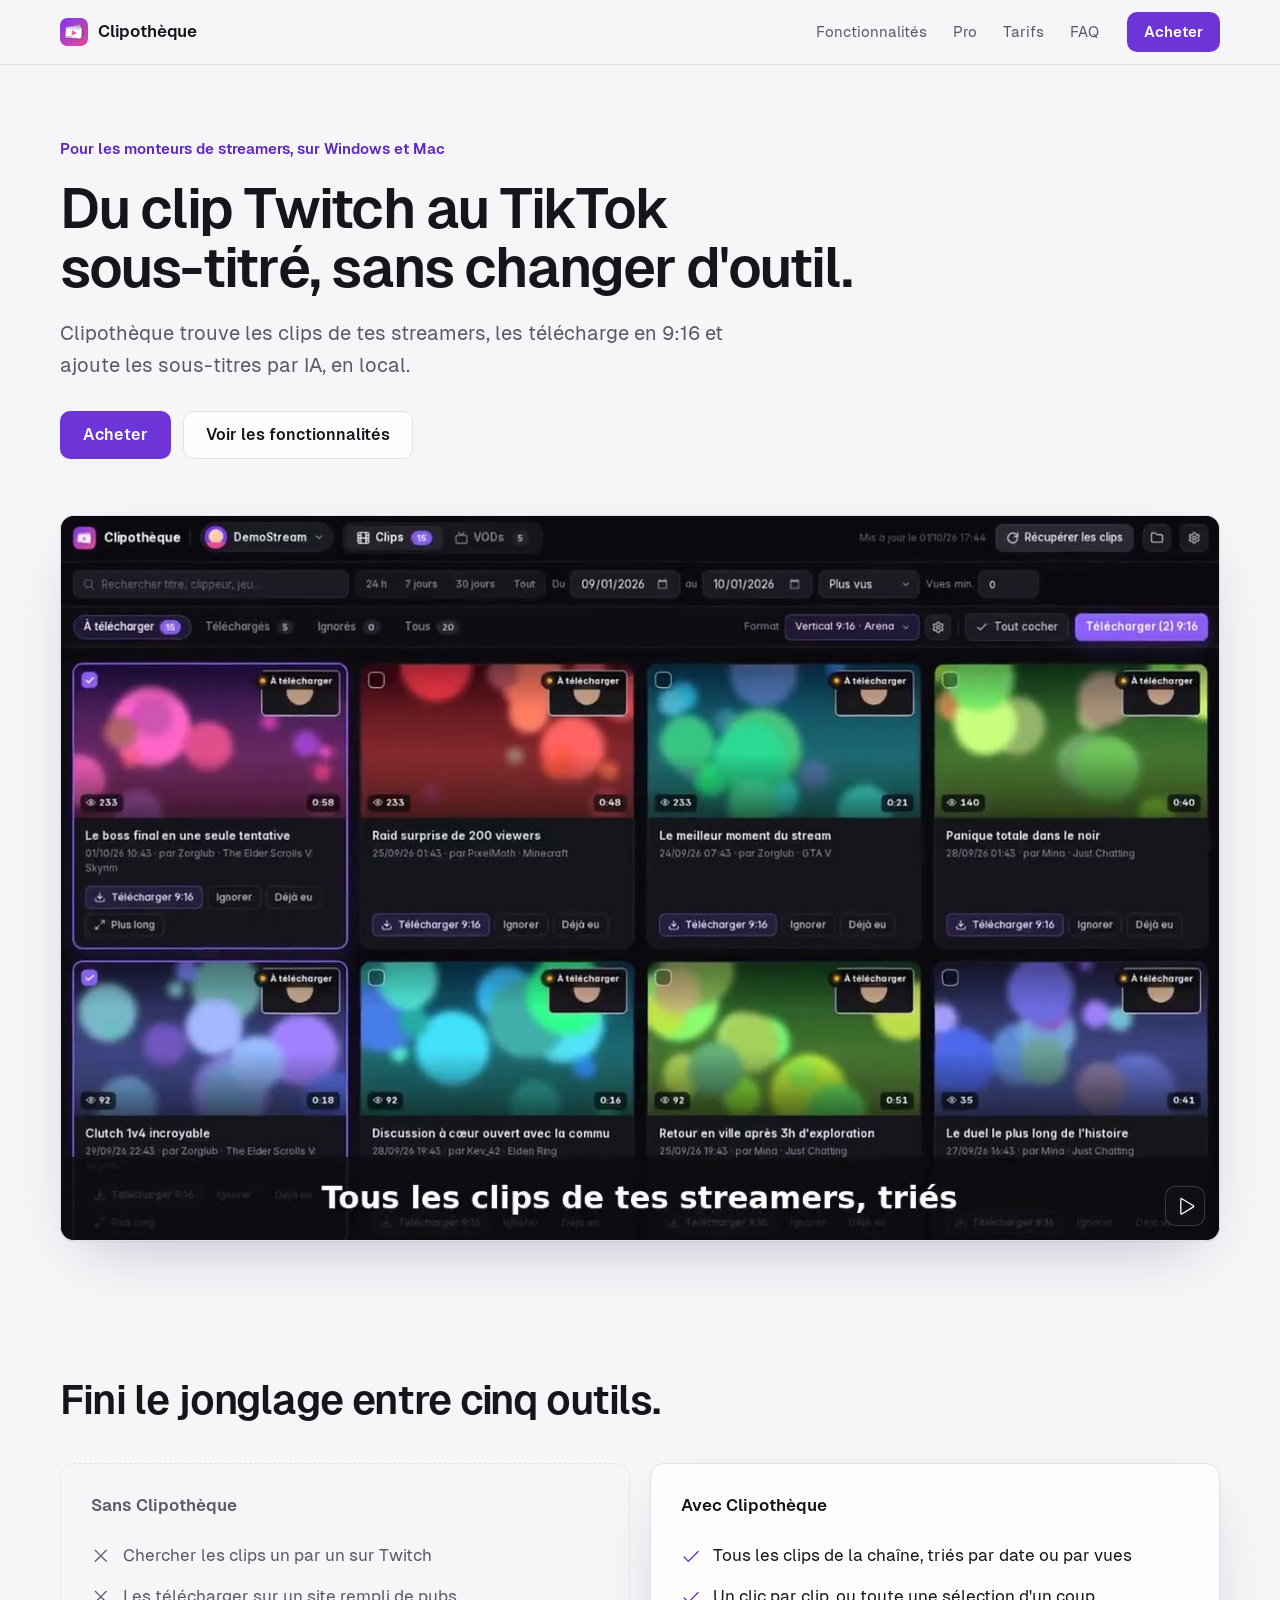
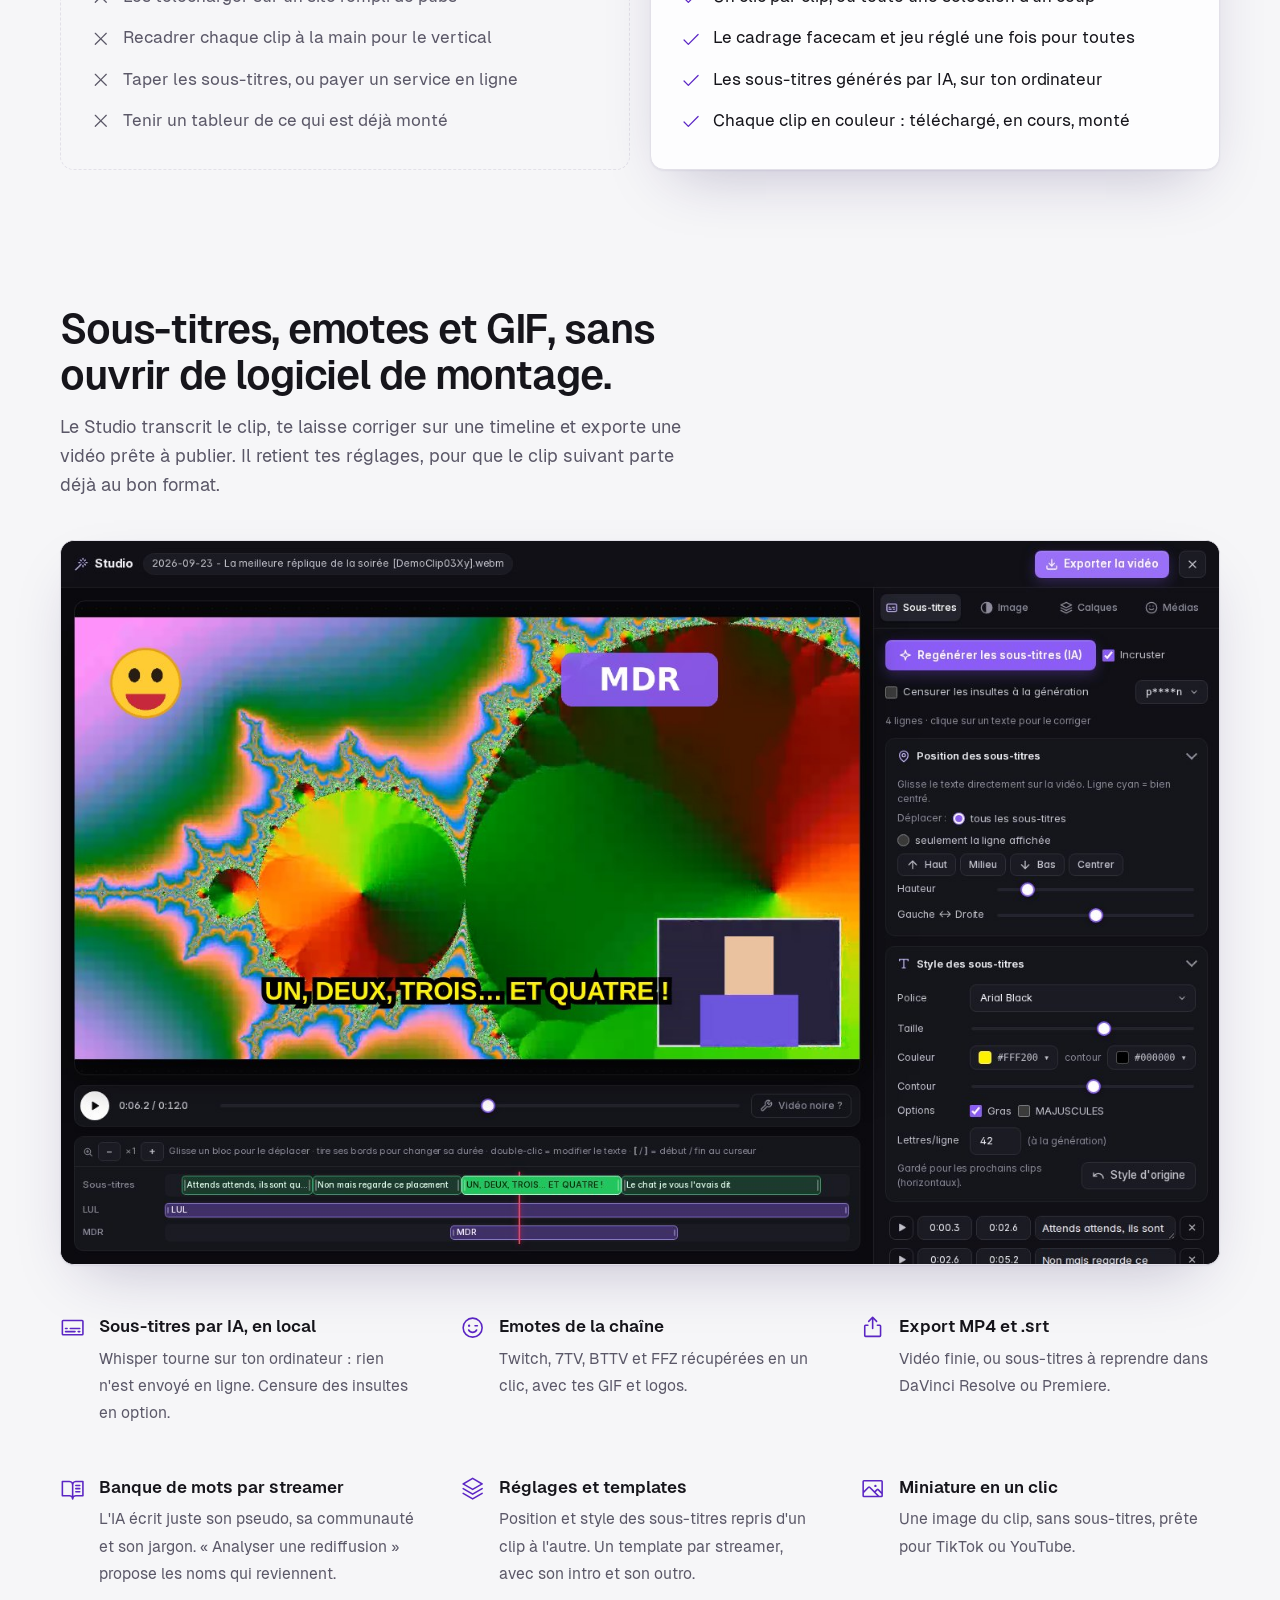
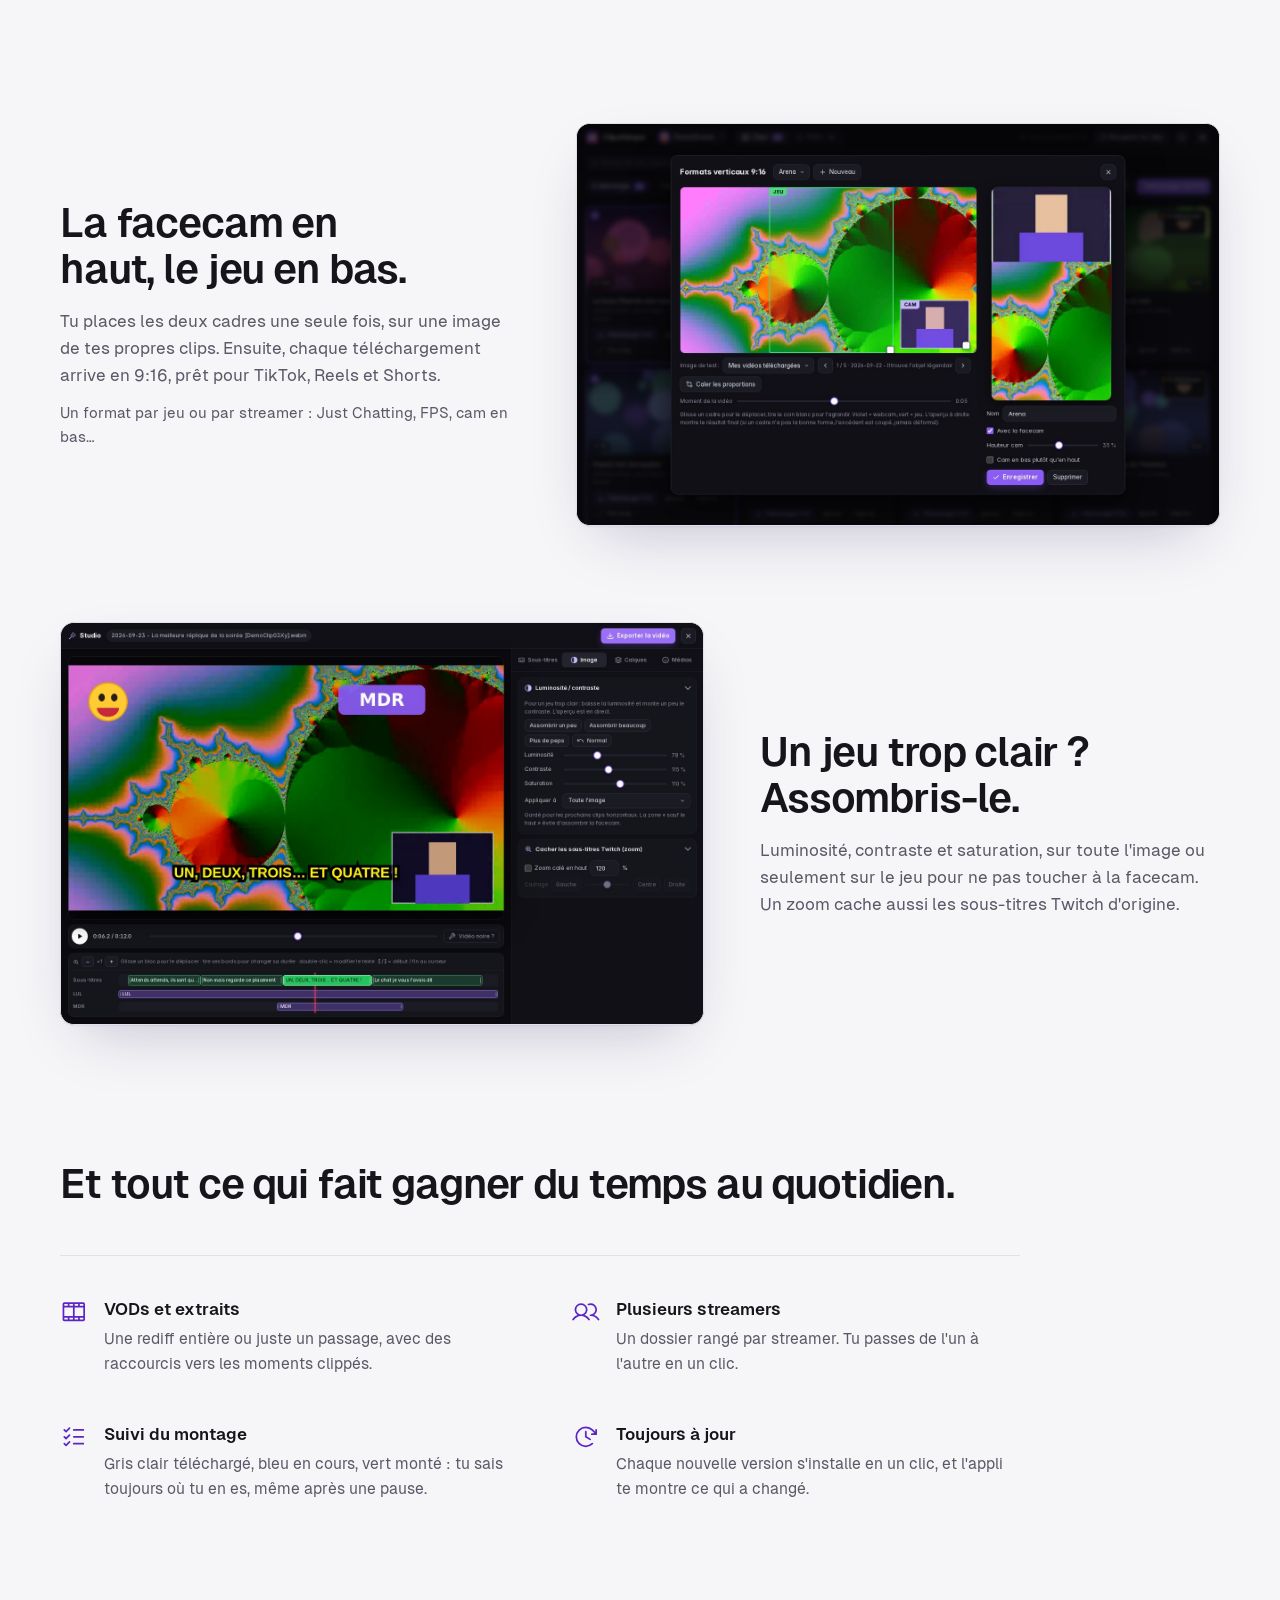
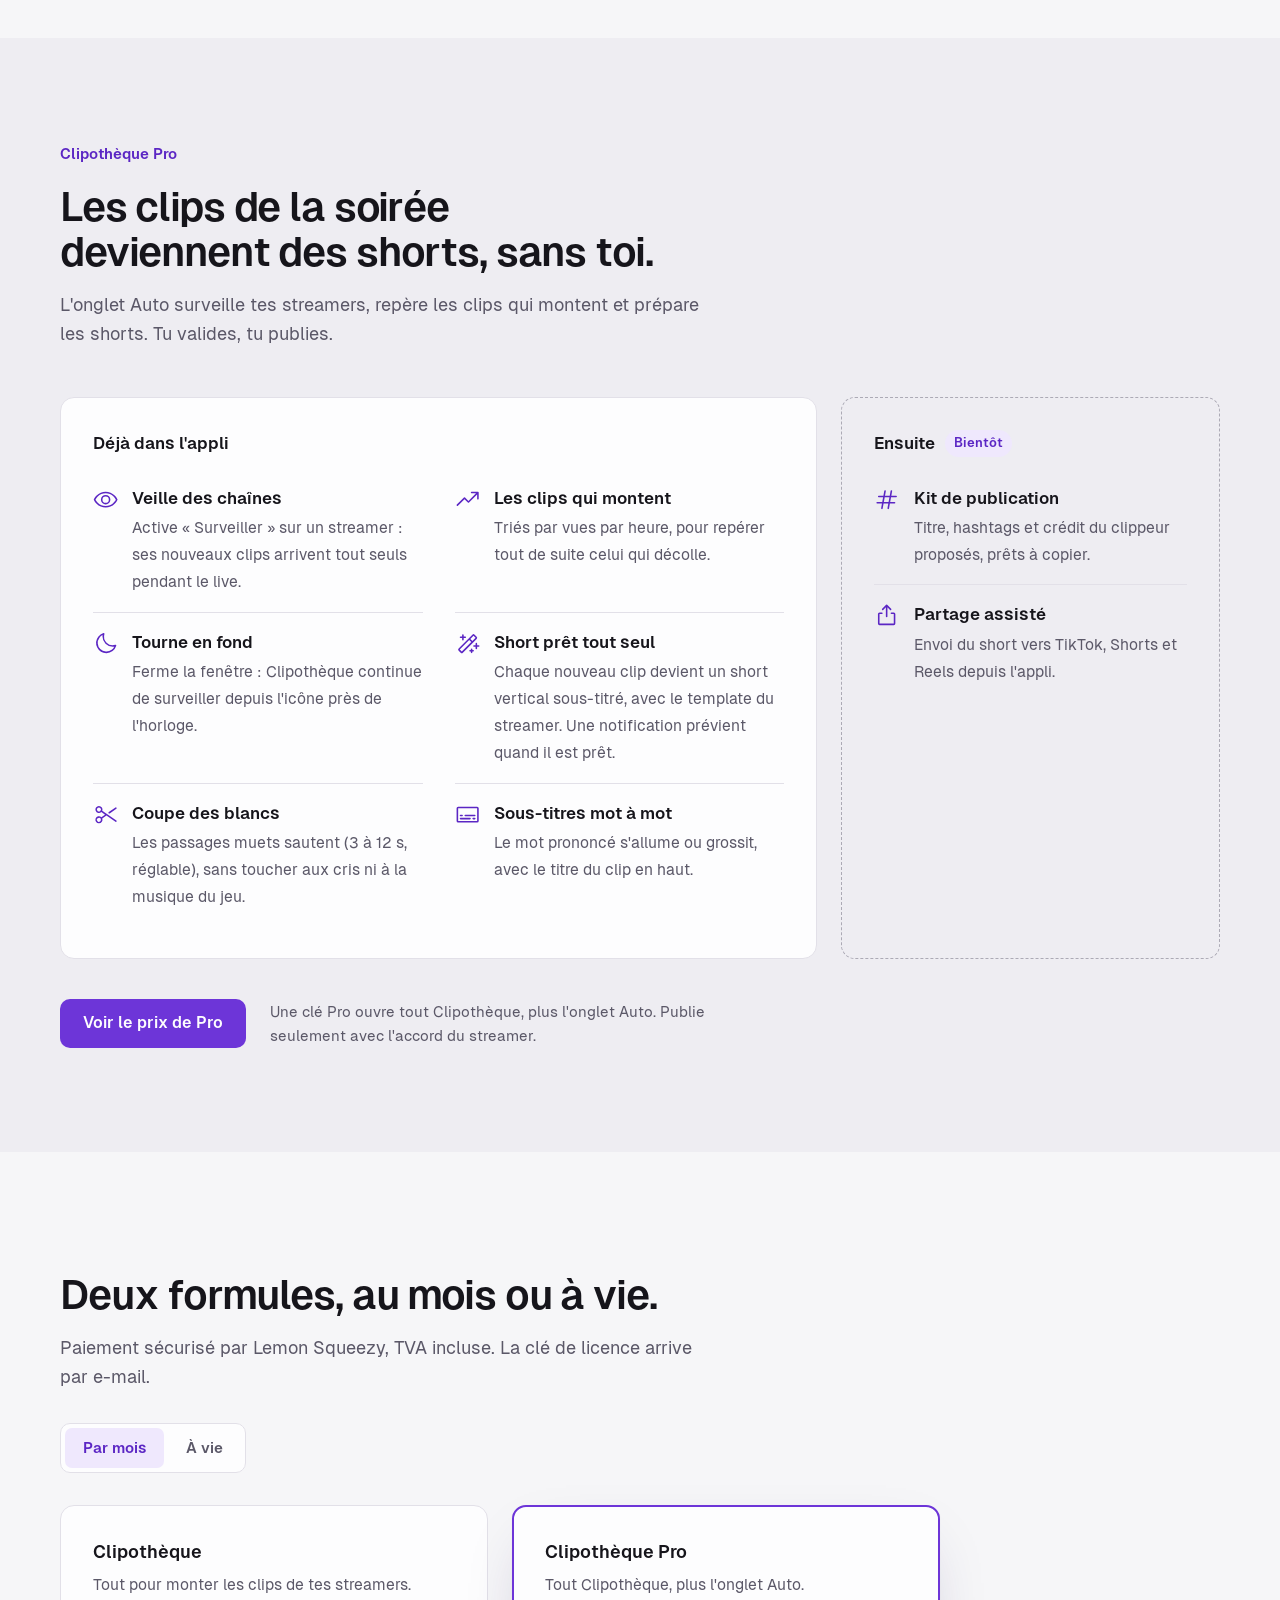
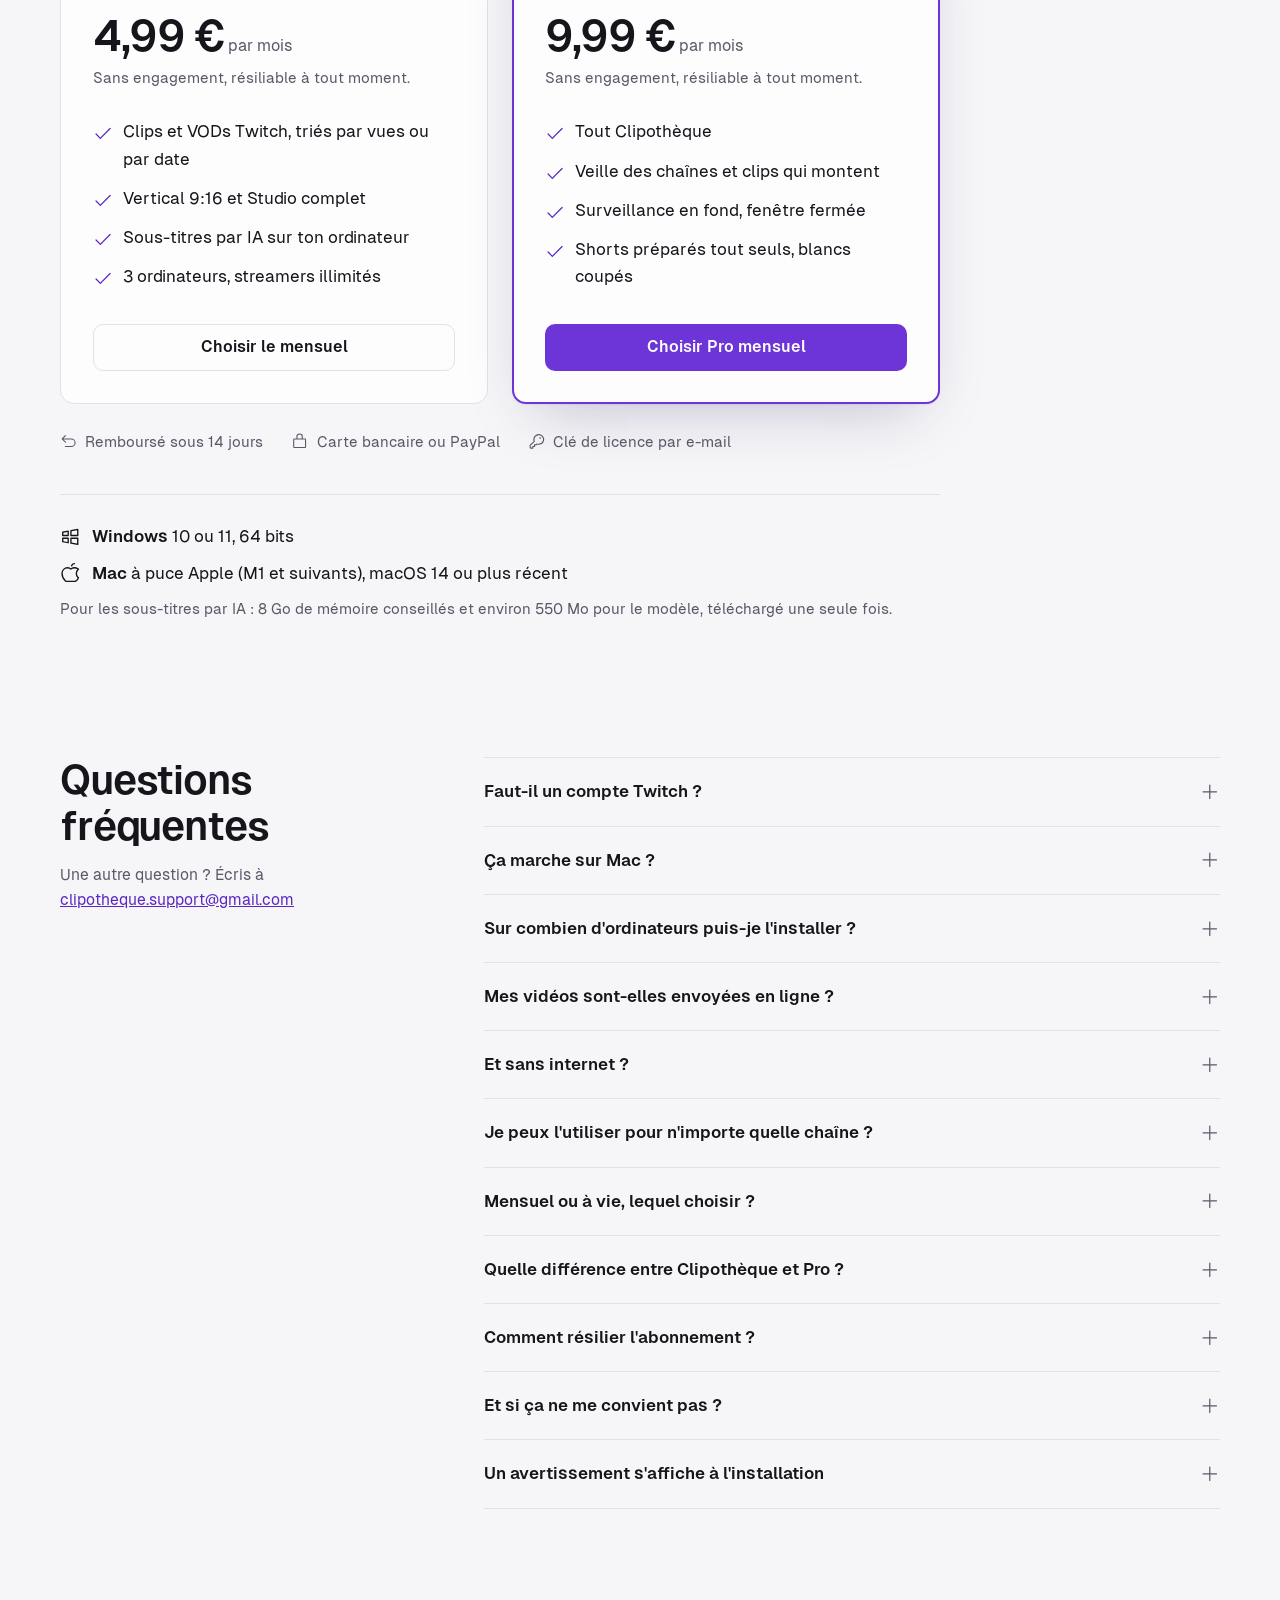
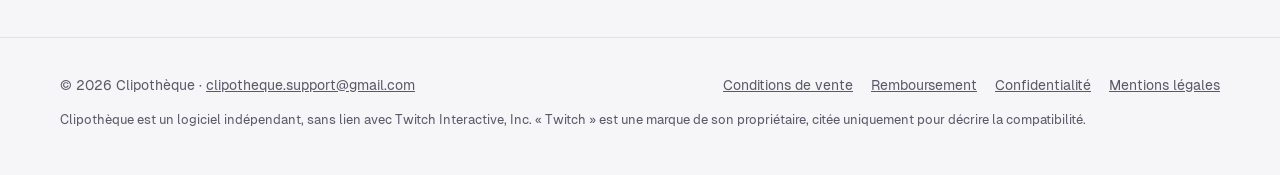
==== commit d10aad2e: "Site Clipothèque : Pro aligné sur la 2.3.0, CGV avec les offres Pro - Section Pro : shorts automatiq" ====
--- a/clipotheque/index.html
+++ b/clipotheque/index.html
@@ -113,7 +113,7 @@
     <li><svg class="ic" aria-hidden="true" focusable="false" xmlns="http://www.w3.org/2000/svg" viewBox="0 0 256 256" fill="currentColor"><path d="M216,40H40A16,16,0,0,0,24,56V200a16,16,0,0,0,16,16H216a16,16,0,0,0,16-16V56A16,16,0,0,0,216,40ZM40,88h80v80H40Zm96-16V56h32V72Zm-16,0H88V56h32Zm0,112v16H88V184Zm16,0h32v16H136Zm0-16V88h80v80Zm80-96H184V56h32ZM72,56V72H40V56ZM40,184H72v16H40Zm176,16H184V184h32v16Z"/></svg><b>VODs et extraits</b><span>Une rediff entière ou juste un passage, avec des raccourcis vers les moments clippés.</span></li>
     <li><svg class="ic" aria-hidden="true" focusable="false" xmlns="http://www.w3.org/2000/svg" viewBox="0 0 256 256" fill="currentColor"><path d="M117.25,157.92a60,60,0,1,0-66.5,0A95.83,95.83,0,0,0,3.53,195.63a8,8,0,1,0,13.4,8.74,80,80,0,0,1,134.14,0,8,8,0,0,0,13.4-8.74A95.83,95.83,0,0,0,117.25,157.92ZM40,108a44,44,0,1,1,44,44A44.05,44.05,0,0,1,40,108Zm210.14,98.7a8,8,0,0,1-11.07-2.33A79.83,79.83,0,0,0,172,168a8,8,0,0,1,0-16,44,44,0,1,0-16.34-84.87,8,8,0,1,1-5.94-14.85,60,60,0,0,1,55.53,105.64,95.83,95.83,0,0,1,47.22,37.71A8,8,0,0,1,250.14,206.7Z"/></svg><b>Plusieurs streamers</b><span>Un dossier rangé par streamer. Tu passes de l'un à l'autre en un clic.</span></li>
     <li><svg class="ic" aria-hidden="true" focusable="false" xmlns="http://www.w3.org/2000/svg" viewBox="0 0 256 256" fill="currentColor"><path d="M224,128a8,8,0,0,1-8,8H128a8,8,0,0,1,0-16h88A8,8,0,0,1,224,128ZM128,72h88a8,8,0,0,0,0-16H128a8,8,0,0,0,0,16Zm88,112H128a8,8,0,0,0,0,16h88a8,8,0,0,0,0-16ZM82.34,42.34,56,68.69,45.66,58.34A8,8,0,0,0,34.34,69.66l16,16a8,8,0,0,0,11.32,0l32-32A8,8,0,0,0,82.34,42.34Zm0,64L56,132.69,45.66,122.34a8,8,0,0,0-11.32,11.32l16,16a8,8,0,0,0,11.32,0l32-32a8,8,0,0,0-11.32-11.32Zm0,64L56,196.69,45.66,186.34a8,8,0,0,0-11.32,11.32l16,16a8,8,0,0,0,11.32,0l32-32a8,8,0,0,0-11.32-11.32Z"/></svg><b>Suivi du montage</b><span>Gris clair téléchargé, bleu en cours, vert monté&nbsp;: tu sais toujours où tu en es, même après une pause.</span></li>
-    <li><svg class="ic" aria-hidden="true" focusable="false" xmlns="http://www.w3.org/2000/svg" viewBox="0 0 256 256" fill="currentColor"><path d="M136,80v43.47l36.12,21.67a8,8,0,0,1-8.24,13.72l-40-24A8,8,0,0,1,120,128V80a8,8,0,0,1,16,0Zm88-24a8,8,0,0,0-8,8V82c-6.35-7.36-12.83-14.45-20.12-21.83a96,96,0,1,0-2,137.7,8,8,0,0,0-11-11.64A80,80,0,1,1,184.54,71.4C192.68,79.64,199.81,87.58,207,96H184a8,8,0,0,0,0,16h40a8,8,0,0,0,8-8V64A8,8,0,0,0,224,56Z"/></svg><b>Récupération automatique</b><span>Une tâche planifiée télécharge les nouveaux clips de la semaine sans ouvrir l'appli.</span></li>
+    <li><svg class="ic" aria-hidden="true" focusable="false" xmlns="http://www.w3.org/2000/svg" viewBox="0 0 256 256" fill="currentColor"><path d="M136,80v43.47l36.12,21.67a8,8,0,0,1-8.24,13.72l-40-24A8,8,0,0,1,120,128V80a8,8,0,0,1,16,0Zm88-24a8,8,0,0,0-8,8V82c-6.35-7.36-12.83-14.45-20.12-21.83a96,96,0,1,0-2,137.7,8,8,0,0,0-11-11.64A80,80,0,1,1,184.54,71.4C192.68,79.64,199.81,87.58,207,96H184a8,8,0,0,0,0,16h40a8,8,0,0,0,8-8V64A8,8,0,0,0,224,56Z"/></svg><b>Toujours à jour</b><span>Chaque nouvelle version s'installe en un clic, et l'appli te montre ce qui a changé.</span></li>
   </ul>
 </div></section>
 
@@ -124,23 +124,24 @@
   <div class="pro-groupes">
     <div class="pro-groupe">
       <h3>Déjà dans l'appli</h3>
-      <ul class="liste-pro">
+      <ul class="liste-pro deux">
       <li><svg class="ic" aria-hidden="true" focusable="false" xmlns="http://www.w3.org/2000/svg" viewBox="0 0 256 256" fill="currentColor"><path d="M247.31,124.76c-.35-.79-8.82-19.58-27.65-38.41C194.57,61.26,162.88,48,128,48S61.43,61.26,36.34,86.35C17.51,105.18,9,124,8.69,124.76a8,8,0,0,0,0,6.5c.35.79,8.82,19.57,27.65,38.4C61.43,194.74,93.12,208,128,208s66.57-13.26,91.66-38.34c18.83-18.83,27.3-37.61,27.65-38.4A8,8,0,0,0,247.31,124.76ZM128,192c-30.78,0-57.67-11.19-79.93-33.25A133.47,133.47,0,0,1,25,128,133.33,133.33,0,0,1,48.07,97.25C70.33,75.19,97.22,64,128,64s57.67,11.19,79.93,33.25A133.46,133.46,0,0,1,231.05,128C223.84,141.46,192.43,192,128,192Zm0-112a48,48,0,1,0,48,48A48.05,48.05,0,0,0,128,80Zm0,80a32,32,0,1,1,32-32A32,32,0,0,1,128,160Z"/></svg><div><b>Veille des chaînes</b><span>Active « Surveiller » sur un streamer&nbsp;: ses nouveaux clips arrivent tout seuls pendant le live.</span></div></li>
       <li><svg class="ic" aria-hidden="true" focusable="false" xmlns="http://www.w3.org/2000/svg" viewBox="0 0 256 256" fill="currentColor"><path d="M240,56v64a8,8,0,0,1-16,0V75.31l-82.34,82.35a8,8,0,0,1-11.32,0L96,123.31,29.66,189.66a8,8,0,0,1-11.32-11.32l72-72a8,8,0,0,1,11.32,0L136,140.69,212.69,64H168a8,8,0,0,1,0-16h64A8,8,0,0,1,240,56Z"/></svg><div><b>Les clips qui montent</b><span>Triés par vues par heure, pour repérer tout de suite celui qui décolle.</span></div></li>
       <li><svg class="ic" aria-hidden="true" focusable="false" xmlns="http://www.w3.org/2000/svg" viewBox="0 0 256 256" fill="currentColor"><path d="M233.54,142.23a8,8,0,0,0-8-2,88.08,88.08,0,0,1-109.8-109.8,8,8,0,0,0-10-10,104.84,104.84,0,0,0-52.91,37A104,104,0,0,0,136,224a103.09,103.09,0,0,0,62.52-20.88,104.84,104.84,0,0,0,37-52.91A8,8,0,0,0,233.54,142.23ZM188.9,190.34A88,88,0,0,1,65.66,67.11a89,89,0,0,1,31.4-26A106,106,0,0,0,96,56,104.11,104.11,0,0,0,200,160a106,106,0,0,0,14.92-1.06A89,89,0,0,1,188.9,190.34Z"/></svg><div><b>Tourne en fond</b><span>Ferme la fenêtre&nbsp;: Clipothèque continue de surveiller depuis l'icône près de l'horloge.</span></div></li>
+      <li><svg class="ic" aria-hidden="true" focusable="false" xmlns="http://www.w3.org/2000/svg" viewBox="0 0 256 256" fill="currentColor"><path d="M48,64a8,8,0,0,1,8-8H72V40a8,8,0,0,1,16,0V56h16a8,8,0,0,1,0,16H88V88a8,8,0,0,1-16,0V72H56A8,8,0,0,1,48,64ZM184,192h-8v-8a8,8,0,0,0-16,0v8h-8a8,8,0,0,0,0,16h8v8a8,8,0,0,0,16,0v-8h8a8,8,0,0,0,0-16Zm56-48H224V128a8,8,0,0,0-16,0v16H192a8,8,0,0,0,0,16h16v16a8,8,0,0,0,16,0V160h16a8,8,0,0,0,0-16ZM219.31,80,80,219.31a16,16,0,0,1-22.62,0L36.68,198.63a16,16,0,0,1,0-22.63L176,36.69a16,16,0,0,1,22.63,0l20.68,20.68A16,16,0,0,1,219.31,80Zm-54.63,32L144,91.31l-96,96L68.68,208ZM208,68.69,187.31,48l-32,32L176,100.69Z"/></svg><div><b>Short prêt tout seul</b><span>Chaque nouveau clip devient un short vertical sous-titré, avec le template du streamer. Une notification prévient quand il est prêt.</span></div></li>
+      <li><svg class="ic" aria-hidden="true" focusable="false" xmlns="http://www.w3.org/2000/svg" viewBox="0 0 256 256" fill="currentColor"><path d="M157.73,113.13A8,8,0,0,1,159.82,102L227.48,55.7a8,8,0,0,1,9,13.21l-67.67,46.3a7.92,7.92,0,0,1-4.51,1.4A8,8,0,0,1,157.73,113.13Zm80.87,85.09a8,8,0,0,1-11.12,2.08L136,137.7,93.49,166.78a36,36,0,1,1-9-13.19L121.83,128,84.44,102.41a35.86,35.86,0,1,1,9-13.19l143,97.87A8,8,0,0,1,238.6,198.22ZM80,180a20,20,0,1,0-5.86,14.14A19.85,19.85,0,0,0,80,180ZM74.14,90.13a20,20,0,1,0-28.28,0A19.85,19.85,0,0,0,74.14,90.13Z"/></svg><div><b>Coupe des blancs</b><span>Les passages muets sautent (3 à 12&nbsp;s, réglable), sans toucher aux cris ni à la musique du jeu.</span></div></li>
+      <li><svg class="ic" aria-hidden="true" focusable="false" xmlns="http://www.w3.org/2000/svg" viewBox="0 0 256 256" fill="currentColor"><path d="M224,48H32A16,16,0,0,0,16,64V192a16,16,0,0,0,16,16H224a16,16,0,0,0,16-16V64A16,16,0,0,0,224,48Zm0,144H32V64H224V192ZM48,136a8,8,0,0,1,8-8H72a8,8,0,0,1,0,16H56A8,8,0,0,1,48,136Zm160,0a8,8,0,0,1-8,8H104a8,8,0,0,1,0-16h96A8,8,0,0,1,208,136Zm-48,32a8,8,0,0,1-8,8H56a8,8,0,0,1,0-16h96A8,8,0,0,1,160,168Zm48,0a8,8,0,0,1-8,8H184a8,8,0,0,1,0-16h16A8,8,0,0,1,208,168Z"/></svg><div><b>Sous-titres mot à mot</b><span>Le mot prononcé s'allume ou grossit, avec le titre du clip en haut.</span></div></li>
       </ul>
     </div>
     <div class="pro-groupe bientot">
-      <h3>En cours de finition <span class="etiquette">Bientôt</span></h3>
+      <h3>Ensuite <span class="etiquette">Bientôt</span></h3>
       <ul class="liste-pro">
-      <li><svg class="ic" aria-hidden="true" focusable="false" xmlns="http://www.w3.org/2000/svg" viewBox="0 0 256 256" fill="currentColor"><path d="M48,64a8,8,0,0,1,8-8H72V40a8,8,0,0,1,16,0V56h16a8,8,0,0,1,0,16H88V88a8,8,0,0,1-16,0V72H56A8,8,0,0,1,48,64ZM184,192h-8v-8a8,8,0,0,0-16,0v8h-8a8,8,0,0,0,0,16h8v8a8,8,0,0,0,16,0v-8h8a8,8,0,0,0,0-16Zm56-48H224V128a8,8,0,0,0-16,0v16H192a8,8,0,0,0,0,16h16v16a8,8,0,0,0,16,0V160h16a8,8,0,0,0,0-16ZM219.31,80,80,219.31a16,16,0,0,1-22.62,0L36.68,198.63a16,16,0,0,1,0-22.63L176,36.69a16,16,0,0,1,22.63,0l20.68,20.68A16,16,0,0,1,219.31,80Zm-54.63,32L144,91.31l-96,96L68.68,208ZM208,68.69,187.31,48l-32,32L176,100.69Z"/></svg><div><b>Short prêt tout seul</b><span>Chaque nouveau clip devient un short vertical sous-titré, au cadrage du streamer.</span></div></li>
-      <li><svg class="ic" aria-hidden="true" focusable="false" xmlns="http://www.w3.org/2000/svg" viewBox="0 0 256 256" fill="currentColor"><path d="M157.73,113.13A8,8,0,0,1,159.82,102L227.48,55.7a8,8,0,0,1,9,13.21l-67.67,46.3a7.92,7.92,0,0,1-4.51,1.4A8,8,0,0,1,157.73,113.13Zm80.87,85.09a8,8,0,0,1-11.12,2.08L136,137.7,93.49,166.78a36,36,0,1,1-9-13.19L121.83,128,84.44,102.41a35.86,35.86,0,1,1,9-13.19l143,97.87A8,8,0,0,1,238.6,198.22ZM80,180a20,20,0,1,0-5.86,14.14A19.85,19.85,0,0,0,80,180ZM74.14,90.13a20,20,0,1,0-28.28,0A19.85,19.85,0,0,0,74.14,90.13Z"/></svg><div><b>Coupe des blancs</b><span>Les silences trop longs sautent, avec un seuil réglable.</span></div></li>
-      <li><svg class="ic" aria-hidden="true" focusable="false" xmlns="http://www.w3.org/2000/svg" viewBox="0 0 256 256" fill="currentColor"><path d="M224,48H32A16,16,0,0,0,16,64V192a16,16,0,0,0,16,16H224a16,16,0,0,0,16-16V64A16,16,0,0,0,224,48Zm0,144H32V64H224V192ZM48,136a8,8,0,0,1,8-8H72a8,8,0,0,1,0,16H56A8,8,0,0,1,48,136Zm160,0a8,8,0,0,1-8,8H104a8,8,0,0,1,0-16h96A8,8,0,0,1,208,136Zm-48,32a8,8,0,0,1-8,8H56a8,8,0,0,1,0-16h96A8,8,0,0,1,160,168Zm48,0a8,8,0,0,1-8,8H184a8,8,0,0,1,0-16h16A8,8,0,0,1,208,168Z"/></svg><div><b>Sous-titres mot à mot</b><span>Le mot prononcé s'allume, avec le titre du clip en haut.</span></div></li>
       <li><svg class="ic" aria-hidden="true" focusable="false" xmlns="http://www.w3.org/2000/svg" viewBox="0 0 256 256" fill="currentColor"><path d="M224,88H175.4l8.47-46.57a8,8,0,0,0-15.74-2.86l-9,49.43H111.4l8.47-46.57a8,8,0,0,0-15.74-2.86L95.14,88H48a8,8,0,0,0,0,16H92.23L83.5,152H32a8,8,0,0,0,0,16H80.6l-8.47,46.57a8,8,0,0,0,6.44,9.3A7.79,7.79,0,0,0,80,224a8,8,0,0,0,7.86-6.57l9-49.43H144.6l-8.47,46.57a8,8,0,0,0,6.44,9.3A7.79,7.79,0,0,0,144,224a8,8,0,0,0,7.86-6.57l9-49.43H208a8,8,0,0,0,0-16H163.77l8.73-48H224a8,8,0,0,0,0-16Zm-76.5,64H99.77l8.73-48h47.73Z"/></svg><div><b>Kit de publication</b><span>Titre, hashtags et crédit du clippeur proposés, prêts à copier.</span></div></li>
-      </ul>
-    </div>
-  </div>
-  <p class="pro-pied"><a class="btn pri grand" href="#prix">Voir le prix de Pro</a><span class="discret">Une clé Pro ouvre déjà tout Clipothèque. L'onglet Auto s'active avec la mise à jour qui l'apporte.</span></p>
+      <li><svg class="ic" aria-hidden="true" focusable="false" xmlns="http://www.w3.org/2000/svg" viewBox="0 0 256 256" fill="currentColor"><path d="M216,112v96a16,16,0,0,1-16,16H56a16,16,0,0,1-16-16V112A16,16,0,0,1,56,96H80a8,8,0,0,1,0,16H56v96H200V112H176a8,8,0,0,1,0-16h24A16,16,0,0,1,216,112ZM93.66,69.66,120,43.31V136a8,8,0,0,0,16,0V43.31l26.34,26.35a8,8,0,0,0,11.32-11.32l-40-40a8,8,0,0,0-11.32,0l-40,40A8,8,0,0,0,93.66,69.66Z"/></svg><div><b>Partage assisté</b><span>Envoi du short vers TikTok, Shorts et Reels depuis l'appli.</span></div></li>
+      </ul>
+    </div>
+  </div>
+  <p class="pro-pied"><a class="btn pri grand" href="#prix">Voir le prix de Pro</a><span class="discret">Une clé Pro ouvre tout Clipothèque, plus l'onglet Auto. Publie seulement avec l'accord du streamer.</span></p>
 </div></section>
 
 <section id="prix" class="tarifs" aria-labelledby="t-prix"><div class="conteneur">
@@ -179,7 +180,7 @@
         <li><svg class="ic" aria-hidden="true" focusable="false" xmlns="http://www.w3.org/2000/svg" viewBox="0 0 256 256" fill="currentColor"><path d="M229.66,77.66l-128,128a8,8,0,0,1-11.32,0l-56-56a8,8,0,0,1,11.32-11.32L96,188.69,218.34,66.34a8,8,0,0,1,11.32,11.32Z"/></svg><span>Tout Clipothèque</span></li>
         <li><svg class="ic" aria-hidden="true" focusable="false" xmlns="http://www.w3.org/2000/svg" viewBox="0 0 256 256" fill="currentColor"><path d="M229.66,77.66l-128,128a8,8,0,0,1-11.32,0l-56-56a8,8,0,0,1,11.32-11.32L96,188.69,218.34,66.34a8,8,0,0,1,11.32,11.32Z"/></svg><span>Veille des chaînes et clips qui montent</span></li>
         <li><svg class="ic" aria-hidden="true" focusable="false" xmlns="http://www.w3.org/2000/svg" viewBox="0 0 256 256" fill="currentColor"><path d="M229.66,77.66l-128,128a8,8,0,0,1-11.32,0l-56-56a8,8,0,0,1,11.32-11.32L96,188.69,218.34,66.34a8,8,0,0,1,11.32,11.32Z"/></svg><span>Surveillance en fond, fenêtre fermée</span></li>
-        <li><svg class="ic" aria-hidden="true" focusable="false" xmlns="http://www.w3.org/2000/svg" viewBox="0 0 256 256" fill="currentColor"><path d="M229.66,77.66l-128,128a8,8,0,0,1-11.32,0l-56-56a8,8,0,0,1,11.32-11.32L96,188.69,218.34,66.34a8,8,0,0,1,11.32,11.32Z"/></svg><span>Shorts préparés tout seuls <span class="etiquette">Bientôt</span></span></li>
+        <li><svg class="ic" aria-hidden="true" focusable="false" xmlns="http://www.w3.org/2000/svg" viewBox="0 0 256 256" fill="currentColor"><path d="M229.66,77.66l-128,128a8,8,0,0,1-11.32,0l-56-56a8,8,0,0,1,11.32-11.32L96,188.69,218.34,66.34a8,8,0,0,1,11.32,11.32Z"/></svg><span>Shorts préparés tout seuls, blancs coupés</span></li>
       </ul>
       <a class="btn pri f-m" data-achat="pro_mensuel" href="https://clipotheque.lemonsqueezy.com/checkout/buy/c96f7a7e-98fa-4eb3-acc3-401f55e093ce?enabled=2233899">Choisir Pro mensuel</a>
       <a class="btn pri f-v" data-achat="pro_vie" href="https://clipotheque.lemonsqueezy.com/checkout/buy/daba0e5e-350d-421a-aa6c-ff170b29eb0d?enabled=2243420">Choisir Pro à vie</a>
--- a/clipotheque/style.css
+++ b/clipotheque/style.css
@@ -205,13 +205,15 @@
 
 /* Pro : bande teintée pour la distinguer du reste */
 .pro{background:var(--surface2);padding:104px 0;margin-top:136px}
-.pro-groupes{display:grid;grid-template-columns:1fr 1fr;gap:24px;margin-top:48px}
+.pro-groupes{display:grid;grid-template-columns:2fr 1fr;gap:24px;margin-top:48px}
 .pro-groupe{background:var(--surface);border:1px solid var(--ligne);border-radius:var(--r-media);padding:32px}
 .pro-groupe.bientot{background:transparent;border-style:dashed;border-color:color-mix(in srgb,var(--mut) 40%,var(--ligne))}
 .pro-groupe h3{font-size:17px;display:flex;align-items:center;gap:10px;flex-wrap:wrap}
 .liste-pro{margin-top:12px}
 .liste-pro li{display:flex;gap:14px;padding:16px 0}
 .liste-pro li+li{border-top:1px solid var(--ligne)}
+.liste-pro.deux{display:grid;grid-template-columns:1fr 1fr;column-gap:32px}
+.liste-pro.deux li:nth-child(2){border-top:0}
 .liste-pro .ic{font-size:22px;color:var(--accent-texte);margin-top:2px}
 .liste-pro b{display:block;margin-bottom:2px}
 .liste-pro span{color:var(--mut);font-size:15.5px}
@@ -230,6 +232,7 @@
 
 
 @media (max-width:960px){.pro-groupes{grid-template-columns:1fr}}
+@media (max-width:640px){.liste-pro.deux{grid-template-columns:1fr}.liste-pro.deux li:nth-child(2){border-top:1px solid var(--ligne)}}
 @media (max-width:640px){
   .pro{padding:72px 0;margin-top:96px}
   .pro-groupe{padding:24px}
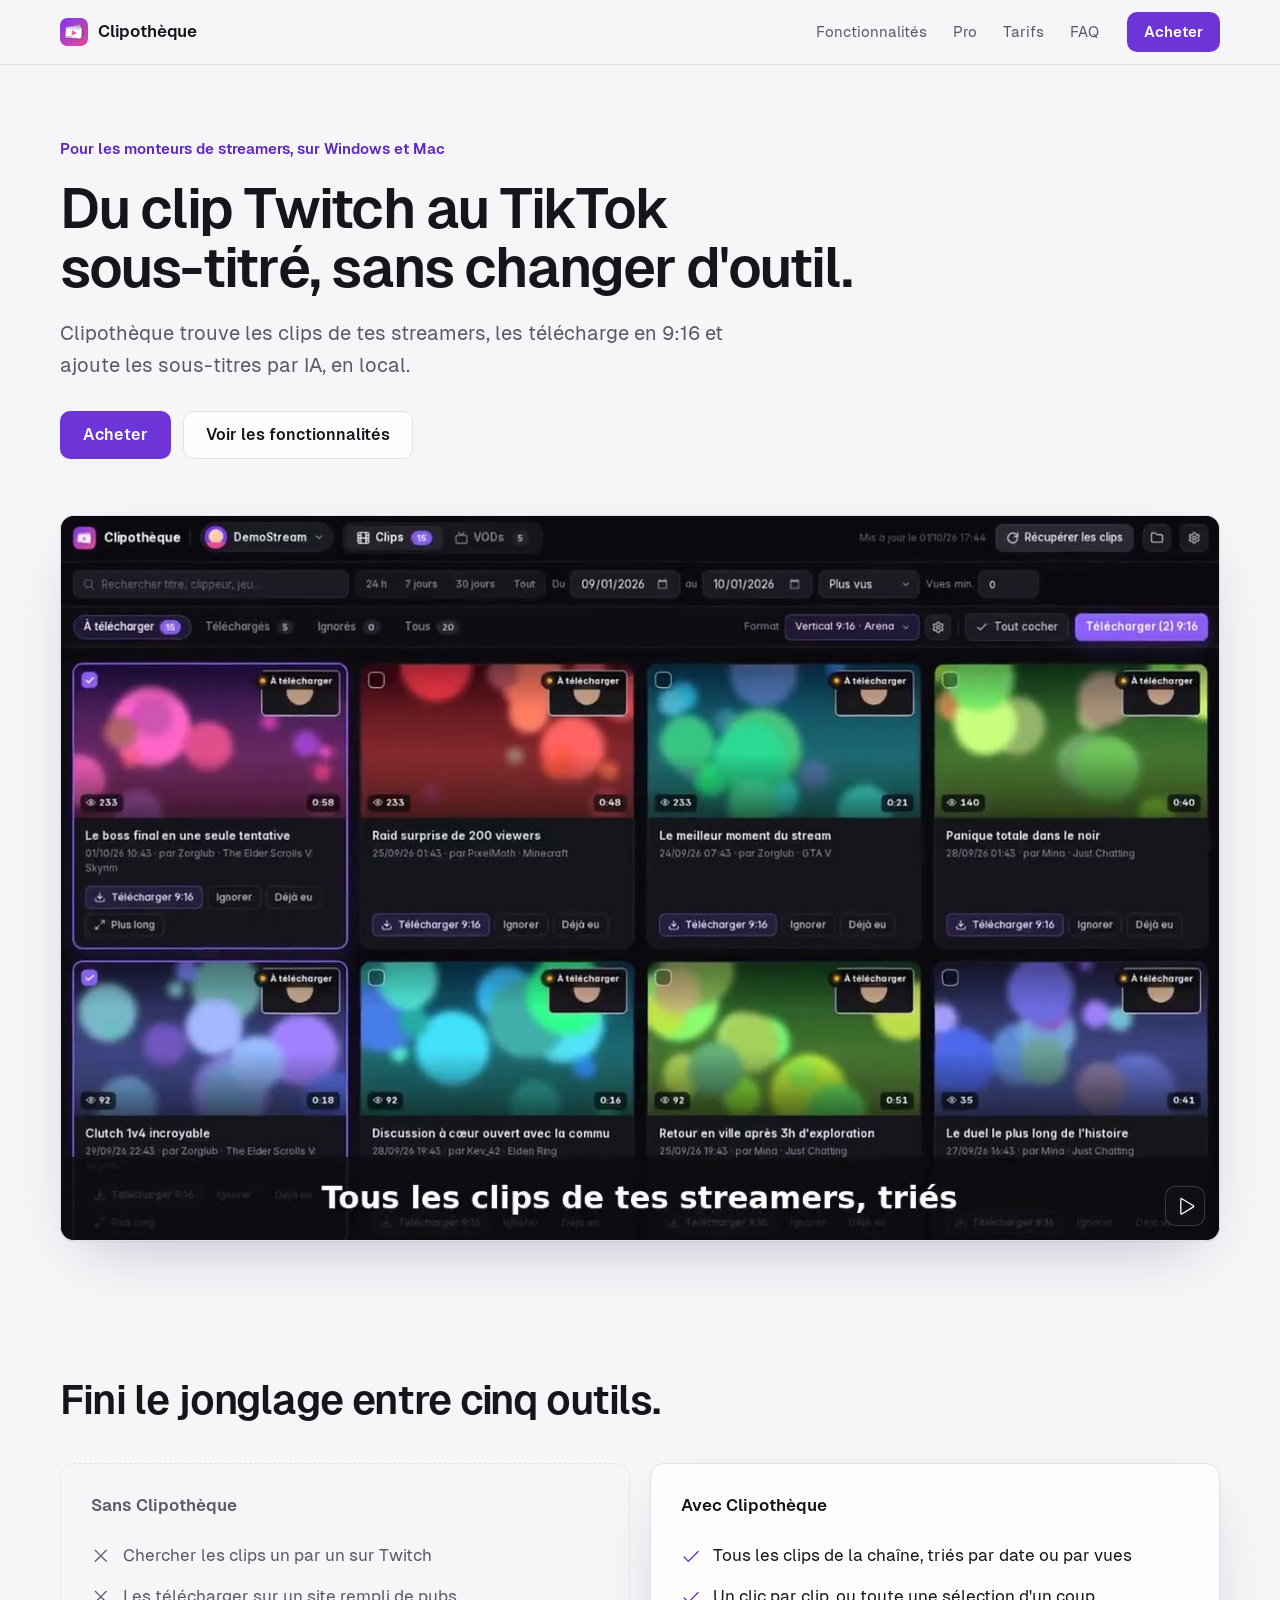
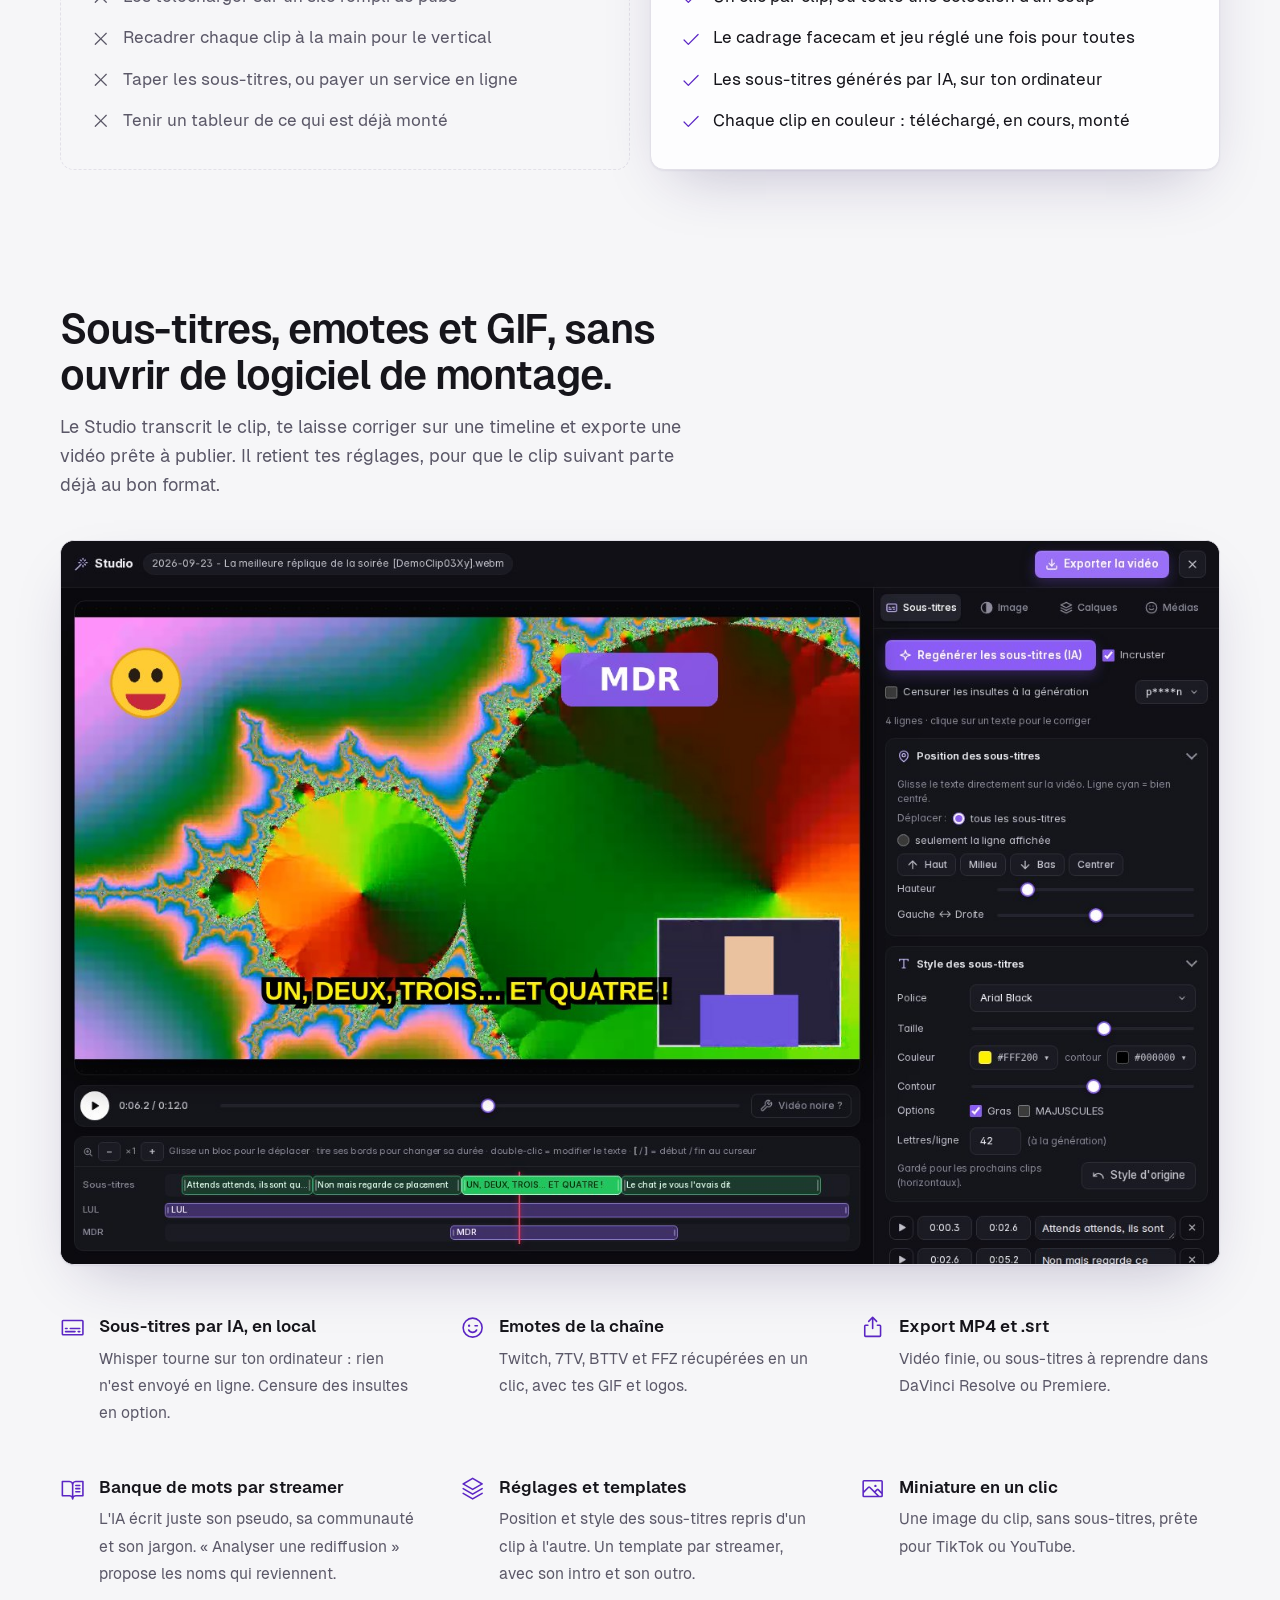
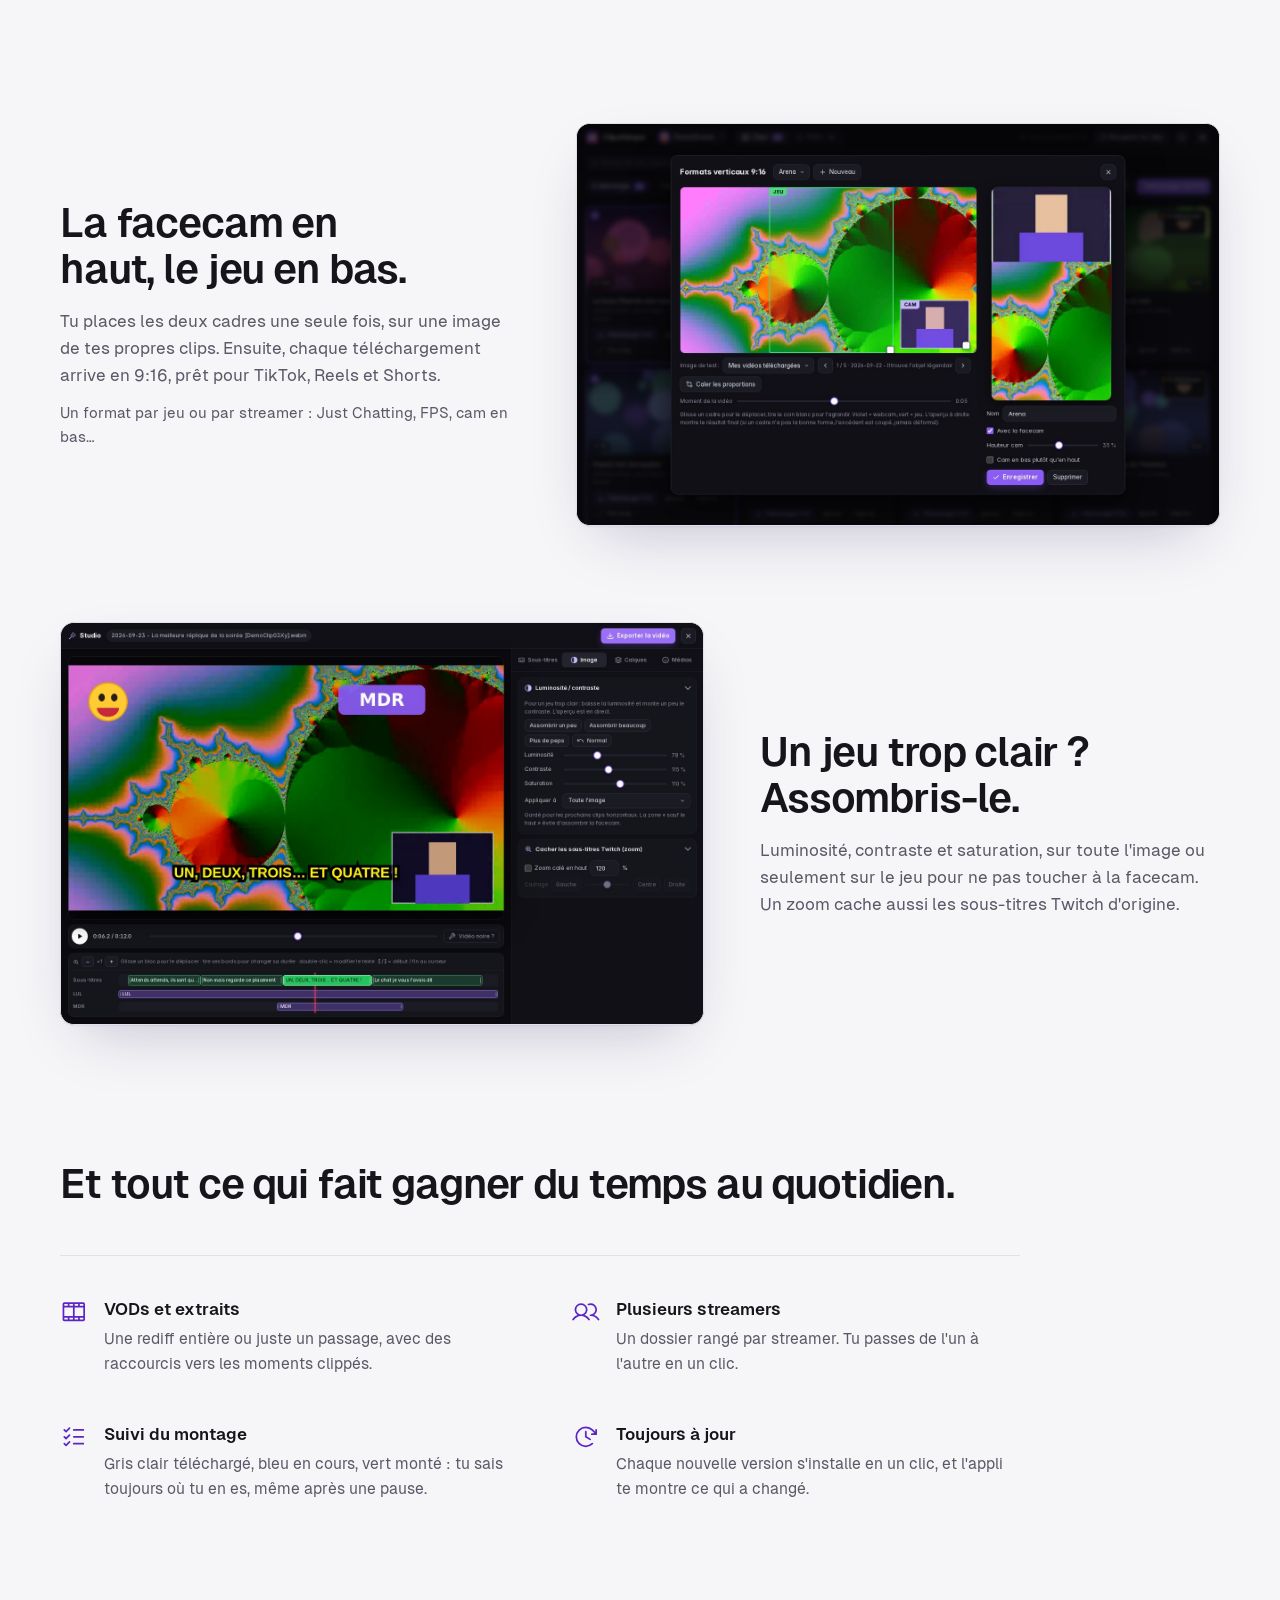
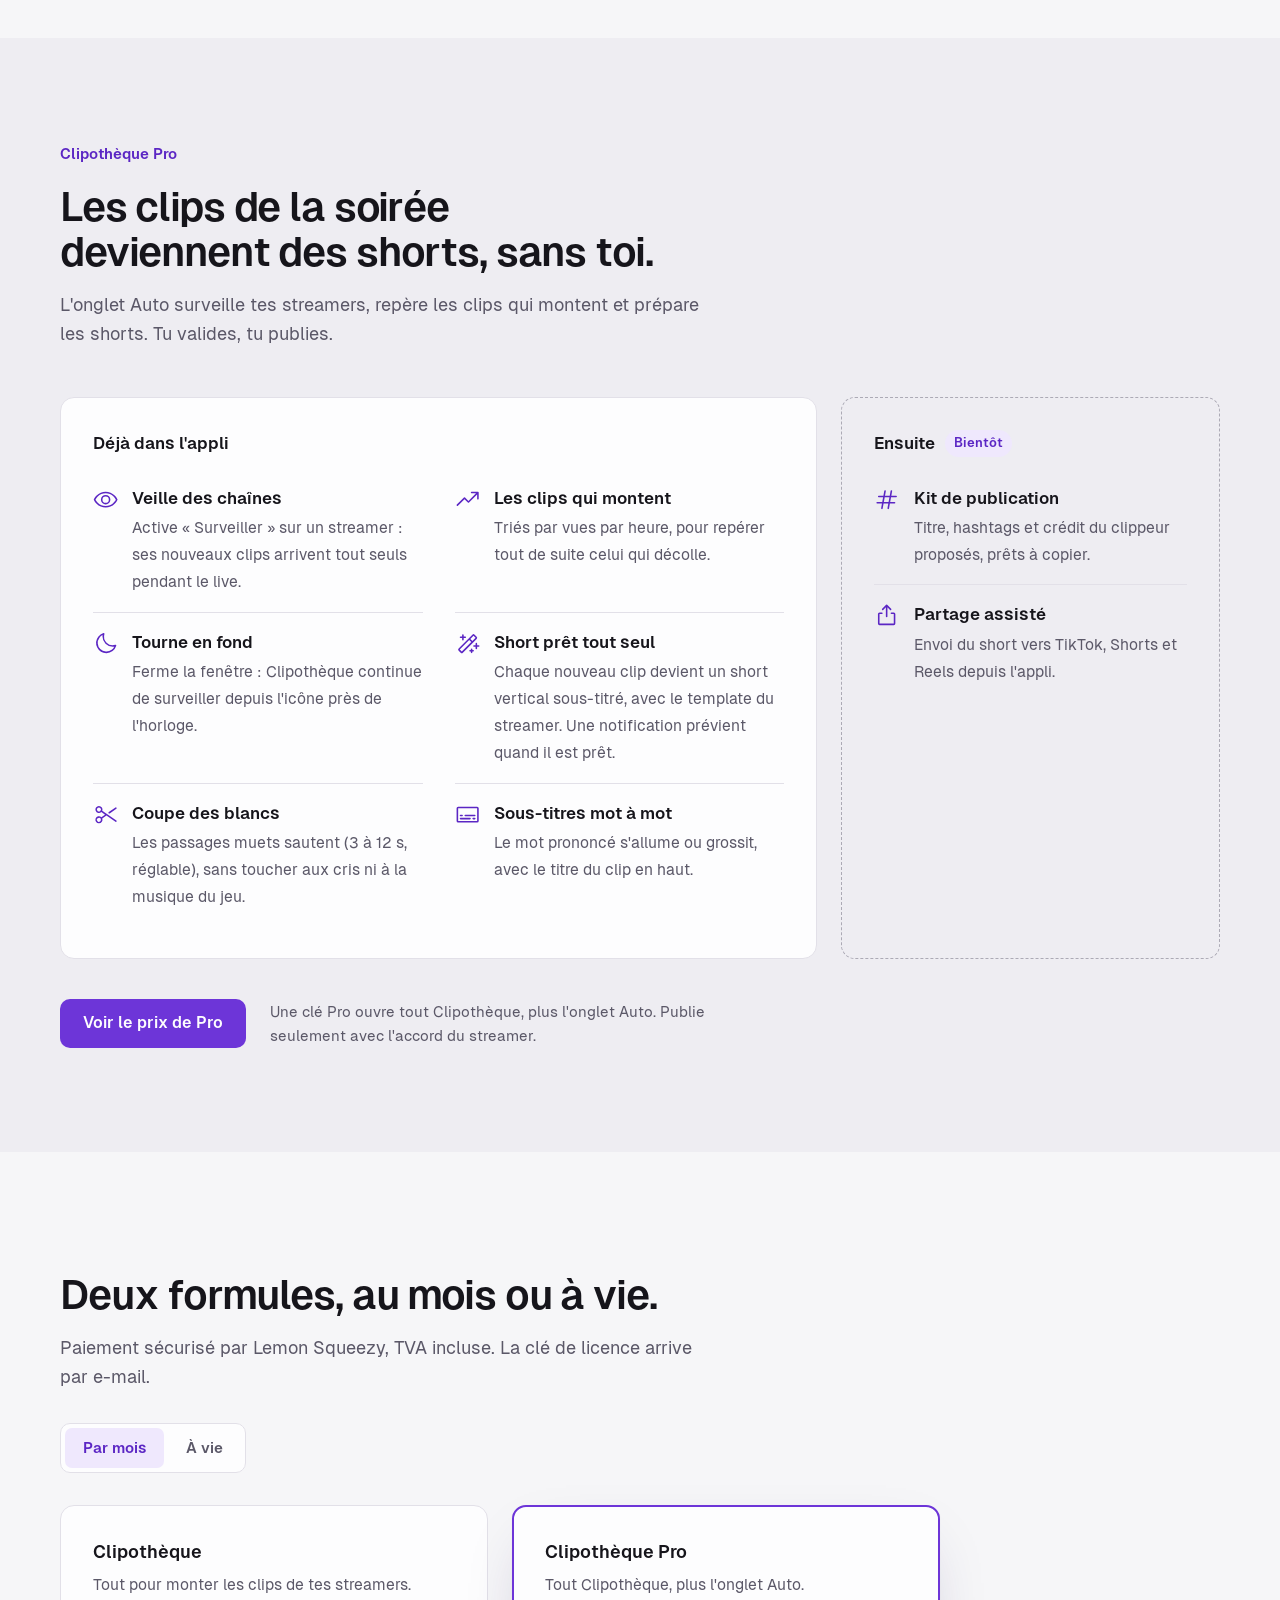
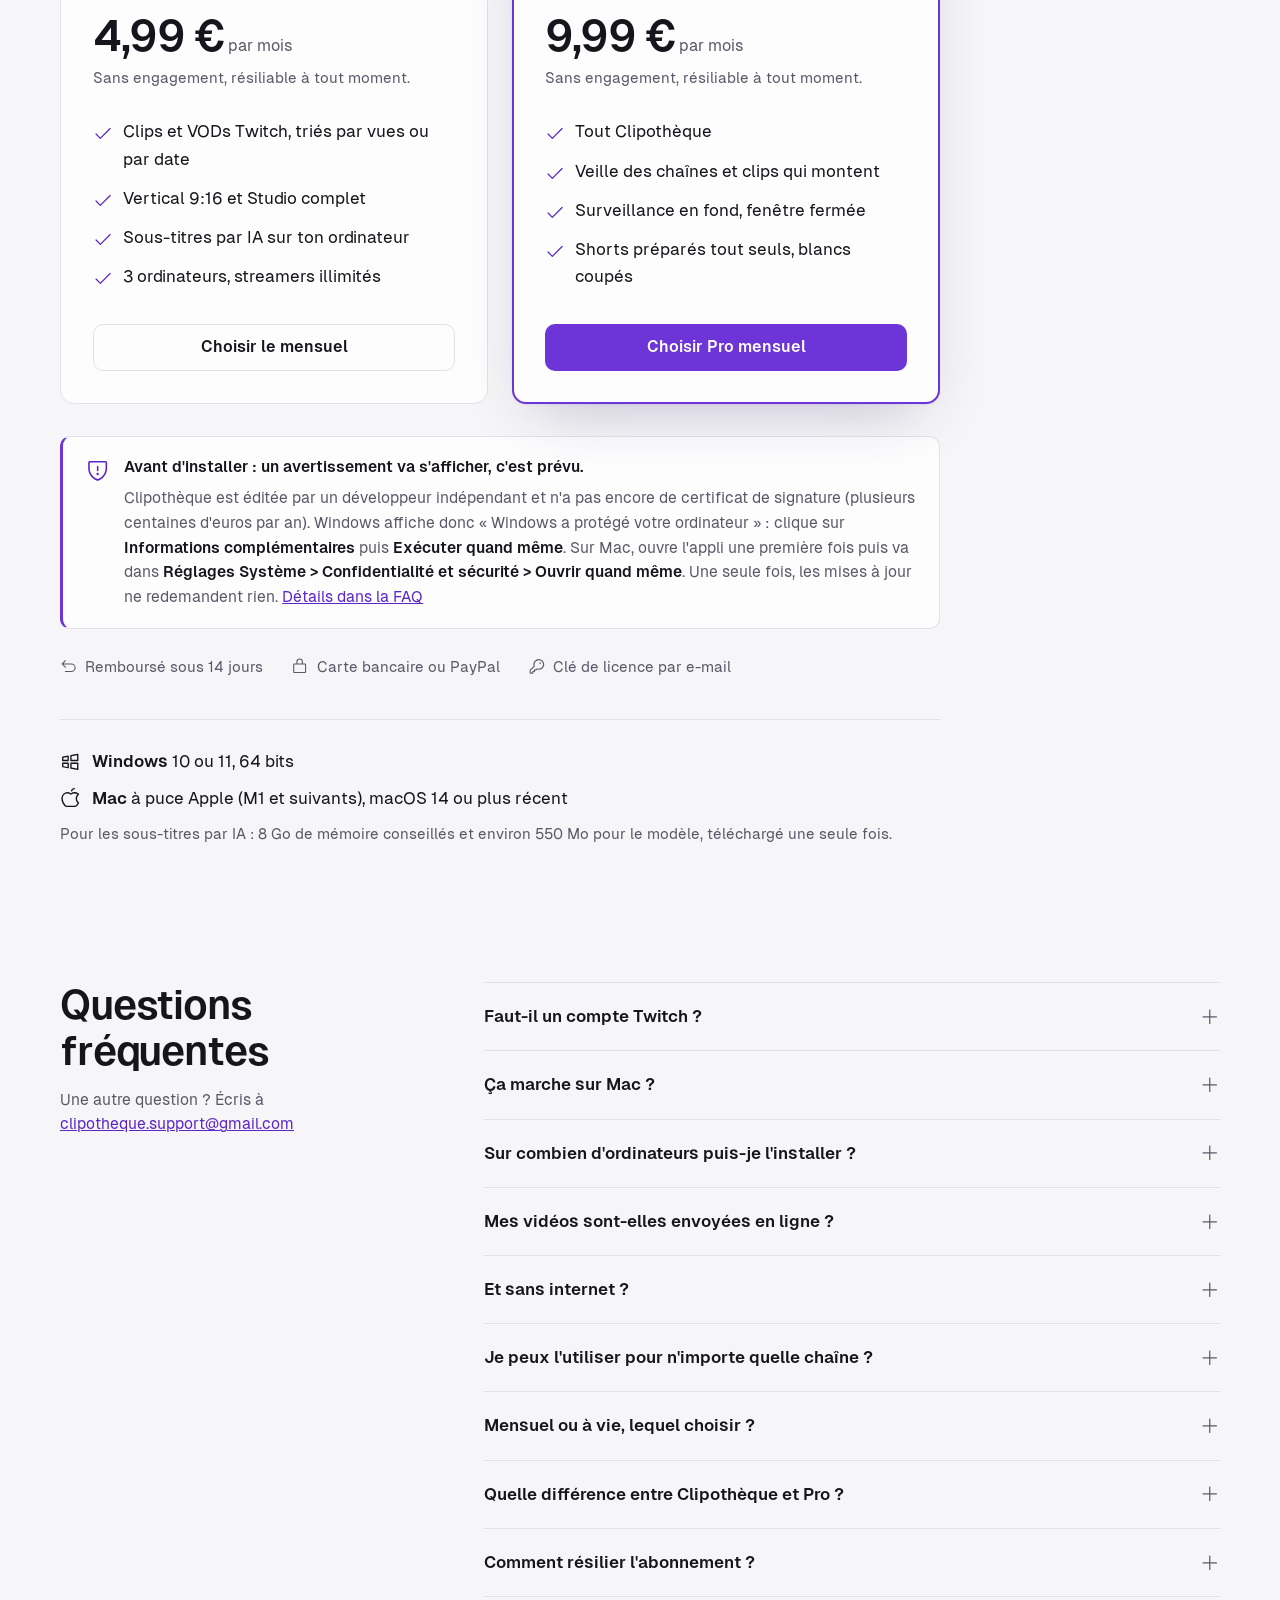
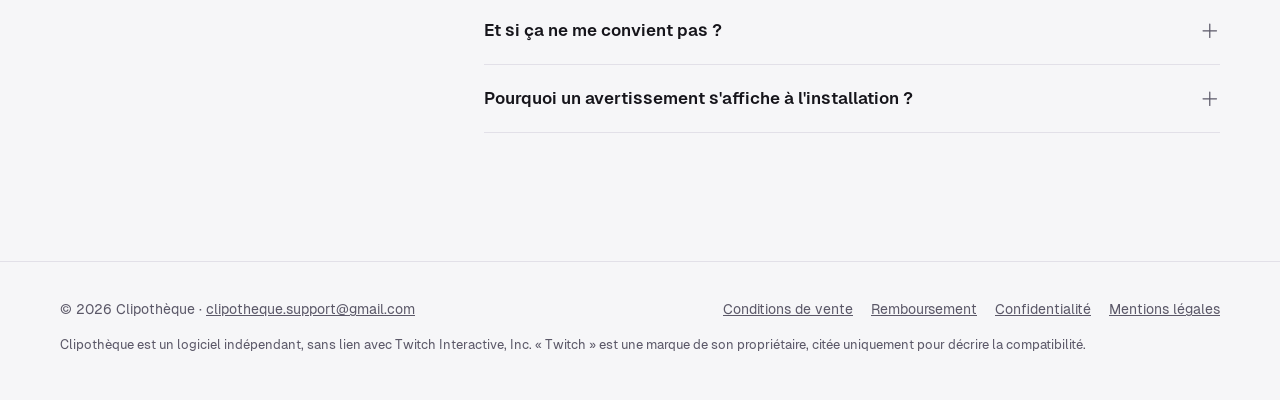
==== commit fb08acd3: "Site Clipothèque : prévenir de l'avertissement Windows et Mac avant l'installation L'appli n'est pas" ====
--- a/clipotheque/index.html
+++ b/clipotheque/index.html
@@ -166,8 +166,8 @@
         <li><svg class="ic" aria-hidden="true" focusable="false" xmlns="http://www.w3.org/2000/svg" viewBox="0 0 256 256" fill="currentColor"><path d="M229.66,77.66l-128,128a8,8,0,0,1-11.32,0l-56-56a8,8,0,0,1,11.32-11.32L96,188.69,218.34,66.34a8,8,0,0,1,11.32,11.32Z"/></svg><span>Sous-titres par IA sur ton ordinateur</span></li>
         <li><svg class="ic" aria-hidden="true" focusable="false" xmlns="http://www.w3.org/2000/svg" viewBox="0 0 256 256" fill="currentColor"><path d="M229.66,77.66l-128,128a8,8,0,0,1-11.32,0l-56-56a8,8,0,0,1,11.32-11.32L96,188.69,218.34,66.34a8,8,0,0,1,11.32,11.32Z"/></svg><span>3 ordinateurs, streamers illimités</span></li>
       </ul>
-      <a class="btn sec f-m" data-achat="mensuel" href="https://clipotheque.lemonsqueezy.com/checkout/buy/49973c93-f830-4895-b657-a57542e2feb7?enabled=2233901">Choisir le mensuel</a>
-      <a class="btn sec f-v" data-achat="vie" href="https://clipotheque.lemonsqueezy.com/checkout/buy/a4decc5b-8946-4a12-8559-ff085f0bcc79?enabled=2233902">Choisir l'offre à vie</a>
+      <a class="btn sec f-m" data-achat="mensuel" href="https://clipotheque.lemonsqueezy.com/checkout/buy/49973c93-f830-4895-b657-a57542e2feb7?enabled=2233901" target="_blank" rel="noopener noreferrer">Choisir le mensuel<span class="evitement-lecteur"> (nouvel onglet)</span></a>
+      <a class="btn sec f-v" data-achat="vie" href="https://clipotheque.lemonsqueezy.com/checkout/buy/a4decc5b-8946-4a12-8559-ff085f0bcc79?enabled=2233902" target="_blank" rel="noopener noreferrer">Choisir l'offre à vie<span class="evitement-lecteur"> (nouvel onglet)</span></a>
     </div>
     <div class="offre conseillee">
       <h3>Clipothèque Pro</h3>
@@ -182,8 +182,15 @@
         <li><svg class="ic" aria-hidden="true" focusable="false" xmlns="http://www.w3.org/2000/svg" viewBox="0 0 256 256" fill="currentColor"><path d="M229.66,77.66l-128,128a8,8,0,0,1-11.32,0l-56-56a8,8,0,0,1,11.32-11.32L96,188.69,218.34,66.34a8,8,0,0,1,11.32,11.32Z"/></svg><span>Surveillance en fond, fenêtre fermée</span></li>
         <li><svg class="ic" aria-hidden="true" focusable="false" xmlns="http://www.w3.org/2000/svg" viewBox="0 0 256 256" fill="currentColor"><path d="M229.66,77.66l-128,128a8,8,0,0,1-11.32,0l-56-56a8,8,0,0,1,11.32-11.32L96,188.69,218.34,66.34a8,8,0,0,1,11.32,11.32Z"/></svg><span>Shorts préparés tout seuls, blancs coupés</span></li>
       </ul>
-      <a class="btn pri f-m" data-achat="pro_mensuel" href="https://clipotheque.lemonsqueezy.com/checkout/buy/c96f7a7e-98fa-4eb3-acc3-401f55e093ce?enabled=2233899">Choisir Pro mensuel</a>
-      <a class="btn pri f-v" data-achat="pro_vie" href="https://clipotheque.lemonsqueezy.com/checkout/buy/daba0e5e-350d-421a-aa6c-ff170b29eb0d?enabled=2243420">Choisir Pro à vie</a>
+      <a class="btn pri f-m" data-achat="pro_mensuel" href="https://clipotheque.lemonsqueezy.com/checkout/buy/c96f7a7e-98fa-4eb3-acc3-401f55e093ce?enabled=2233899" target="_blank" rel="noopener noreferrer">Choisir Pro mensuel<span class="evitement-lecteur"> (nouvel onglet)</span></a>
+      <a class="btn pri f-v" data-achat="pro_vie" href="https://clipotheque.lemonsqueezy.com/checkout/buy/daba0e5e-350d-421a-aa6c-ff170b29eb0d?enabled=2243420" target="_blank" rel="noopener noreferrer">Choisir Pro à vie<span class="evitement-lecteur"> (nouvel onglet)</span></a>
+    </div>
+  </div>
+  <div class="avant-install" role="note" aria-labelledby="t-avant-install">
+    <svg class="ic" aria-hidden="true" focusable="false" xmlns="http://www.w3.org/2000/svg" viewBox="0 0 256 256" fill="currentColor"><path d="M120,136V96a8,8,0,0,1,16,0v40a8,8,0,0,1-16,0Zm8,48a12,12,0,1,0-12-12A12,12,0,0,0,128,184ZM224,56v56c0,52.72-25.52,84.67-46.93,102.19-23.06,18.86-46,25.27-47,25.53a8,8,0,0,1-4.2,0c-1-.26-23.91-6.67-47-25.53C57.52,196.67,32,164.72,32,112V56A16,16,0,0,1,48,40H208A16,16,0,0,1,224,56Zm-16,0L48,56l0,56c0,37.3,13.82,67.51,41.07,89.81A128.25,128.25,0,0,0,128,223.62a129.3,129.3,0,0,0,39.41-22.2C194.34,179.16,208,149.07,208,112Z"/></svg>
+    <div>
+      <p id="t-avant-install"><b>Avant d'installer&nbsp;: un avertissement va s'afficher, c'est prévu.</b></p>
+      <p>Clipothèque est éditée par un développeur indépendant et n'a pas encore de certificat de signature (plusieurs centaines d'euros par an). Windows affiche donc «&nbsp;Windows a protégé votre ordinateur&nbsp;»&nbsp;: clique sur <b>Informations complémentaires</b> puis <b>Exécuter quand même</b>. Sur Mac, ouvre l'appli une première fois puis va dans <b>Réglages Système &gt; Confidentialité et sécurité &gt; Ouvrir quand même</b>. Une seule fois, les mises à jour ne redemandent rien. <a href="#installation">Détails dans la FAQ</a></p>
     </div>
   </div>
   <ul class="garanties">
@@ -214,7 +221,14 @@
     <details><summary>Quelle différence entre Clipothèque et Pro&nbsp;?<svg class="ic" aria-hidden="true" focusable="false" xmlns="http://www.w3.org/2000/svg" viewBox="0 0 256 256" fill="currentColor"><path d="M224,128a8,8,0,0,1-8,8H136v80a8,8,0,0,1-16,0V136H40a8,8,0,0,1,0-16h80V40a8,8,0,0,1,16,0v80h80A8,8,0,0,1,224,128Z"/></svg></summary><p>Clipothèque fait tout le travail de montage&nbsp;: clips, VODs, vertical, Studio, sous-titres. Pro ajoute l'onglet Auto, qui surveille tes streamers et prépare les shorts sans que tu lances quoi que ce soit. Si tu as déjà l'offre à vie, écris au support&nbsp;: Pro à vie te revient à 49&nbsp;€.</p></details>
     <details><summary>Comment résilier l'abonnement&nbsp;?<svg class="ic" aria-hidden="true" focusable="false" xmlns="http://www.w3.org/2000/svg" viewBox="0 0 256 256" fill="currentColor"><path d="M224,128a8,8,0,0,1-8,8H136v80a8,8,0,0,1-16,0V136H40a8,8,0,0,1,0-16h80V40a8,8,0,0,1,16,0v80h80A8,8,0,0,1,224,128Z"/></svg></summary><p>Depuis ton espace client Lemon Squeezy (lien dans l'e-mail d'achat, ou bouton « Gérer mon abonnement » dans l'appli). Tu gardes l'accès jusqu'à la fin de la période payée.</p></details>
     <details><summary>Et si ça ne me convient pas&nbsp;?<svg class="ic" aria-hidden="true" focusable="false" xmlns="http://www.w3.org/2000/svg" viewBox="0 0 256 256" fill="currentColor"><path d="M224,128a8,8,0,0,1-8,8H136v80a8,8,0,0,1-16,0V136H40a8,8,0,0,1,0-16h80V40a8,8,0,0,1,16,0v80h80A8,8,0,0,1,224,128Z"/></svg></summary><p>Écris-nous dans les 14 jours suivant l'achat&nbsp;: on te rembourse. Voir la <a href="remboursement.html">politique de remboursement</a>.</p></details>
-    <details><summary>Un avertissement s'affiche à l'installation<svg class="ic" aria-hidden="true" focusable="false" xmlns="http://www.w3.org/2000/svg" viewBox="0 0 256 256" fill="currentColor"><path d="M224,128a8,8,0,0,1-8,8H136v80a8,8,0,0,1-16,0V136H40a8,8,0,0,1,0-16h80V40a8,8,0,0,1,16,0v80h80A8,8,0,0,1,224,128Z"/></svg></summary><p>C'est normal pour une appli récente qui n'est pas encore signée. Sur Windows&nbsp;: « Informations complémentaires » puis « Exécuter quand même ». Sur Mac&nbsp;: Réglages Système, Confidentialité et sécurité, puis « Ouvrir quand même ». Une seule fois.</p></details>
+    <details id="installation"><summary>Pourquoi un avertissement s'affiche à l'installation&nbsp;?<svg class="ic" aria-hidden="true" focusable="false" xmlns="http://www.w3.org/2000/svg" viewBox="0 0 256 256" fill="currentColor"><path d="M224,128a8,8,0,0,1-8,8H136v80a8,8,0,0,1-16,0V136H40a8,8,0,0,1,0-16h80V40a8,8,0,0,1,16,0v80h80A8,8,0,0,1,224,128Z"/></svg></summary>
+      <p>Clipothèque n'est pas encore signée avec un certificat d'éditeur&nbsp;: c'est un coût de plusieurs centaines d'euros par an pour un petit éditeur indépendant. Windows et macOS préviennent donc qu'ils ne connaissent pas l'éditeur. Télécharge l'appli uniquement depuis le lien de ton e-mail d'achat, puis&nbsp;:</p>
+      <ol>
+        <li><b>Windows</b>&nbsp;: lance <code>Clipotheque-Setup</code>. Sur «&nbsp;Windows a protégé votre ordinateur&nbsp;», clique sur <b>Informations complémentaires</b>, vérifie que l'application s'appelle bien Clipothèque, puis clique sur <b>Exécuter quand même</b>.</li>
+        <li><b>Mac, macOS 15 ou plus récent</b>&nbsp;: glisse Clipothèque dans Applications et ouvre-la. Au message de blocage, clique sur <b>Terminé</b>, puis va dans <b>Réglages Système &gt; Confidentialité et sécurité</b> et clique sur <b>Ouvrir quand même</b>.</li>
+        <li><b>Mac, macOS 14</b>&nbsp;: clic droit (ou Ctrl + clic) sur Clipothèque dans Applications, <b>Ouvrir</b>, puis <b>Ouvrir</b> à nouveau.</li>
+      </ol>
+      <p>Il ne faut le faire qu'une fois&nbsp;: les mises à jour automatiques s'installent ensuite sans ce message. Un doute&nbsp;? Écris au support avant d'installer.</p></details>
   </div>
 </div></section>
 
@@ -227,8 +241,12 @@
 </div></footer>
 
 <script>
-// liens d'achat (modifiables dans config.js)
-document.querySelectorAll("[data-achat]").forEach(a=>{const u=(window.CLIPOTHEQUE||{}).achat||{};if(u[a.dataset.achat])a.href=u[a.dataset.achat]});
+// liens d'achat (modifiables dans config.js), ouverts dans un nouvel onglet
+document.querySelectorAll("[data-achat]").forEach(a=>{const u=(window.CLIPOTHEQUE||{}).achat||{};if(u[a.dataset.achat])a.href=u[a.dataset.achat];a.target="_blank";a.rel="noopener noreferrer"});
+
+// lien vers une question de la FAQ : elle s'ouvre
+const ouvrirFaq=()=>{const d=location.hash&&document.getElementById(location.hash.slice(1));if(d&&d.tagName==="DETAILS")d.open=true};
+addEventListener("hashchange",ouvrirFaq);ouvrirFaq();
 
 // démo : lecture automatique quand elle est visible, sauf si l'utilisateur limite les animations
 (function(){
--- a/clipotheque/style.css
+++ b/clipotheque/style.css
@@ -133,6 +133,11 @@
 .accroche{color:var(--mut);margin-top:6px;font-size:15.5px}
 .offre li .ic{color:var(--accent-texte)}
 .offre .btn{padding:12px 18px;font-size:16px}
+.avant-install{display:flex;gap:14px;align-items:flex-start;margin-top:32px;padding:18px 22px;border:1px solid var(--ligne);border-left:3px solid var(--accent);border-radius:var(--r-btn);background:var(--surface);max-width:880px;font-size:15.5px}
+.avant-install>.ic{font-size:22px;color:var(--accent-texte);flex:none;margin-top:2px}
+.avant-install p{color:var(--mut)}.avant-install p+p{margin-top:6px}
+.avant-install p b{color:var(--encre)}
+.avant-install a{color:var(--accent-texte)}
 .garanties{display:flex;gap:12px 28px;flex-wrap:wrap;margin-top:26px;color:var(--mut);font-size:15px}
 .garanties li{display:flex;gap:8px;align-items:center}
 .config{margin-top:40px;padding-top:28px;border-top:1px solid var(--ligne);display:grid;gap:10px;max-width:880px}
@@ -151,6 +156,9 @@
 details[open] summary .ic{transform:rotate(45deg)}
 details p{margin:-4px 0 22px;color:var(--mut);max-width:40em}
 details a{color:var(--accent-texte)}
+details ol{margin:-8px 0 18px;padding-left:1.3em;color:var(--mut);max-width:40em;list-style:decimal}
+details ol li{margin-bottom:8px}
+details code{font-size:.92em}
 
 /* pied de page */
 footer{border-top:1px solid var(--ligne);padding:36px 0 44px;color:var(--mut);font-size:14px;margin-top:128px}
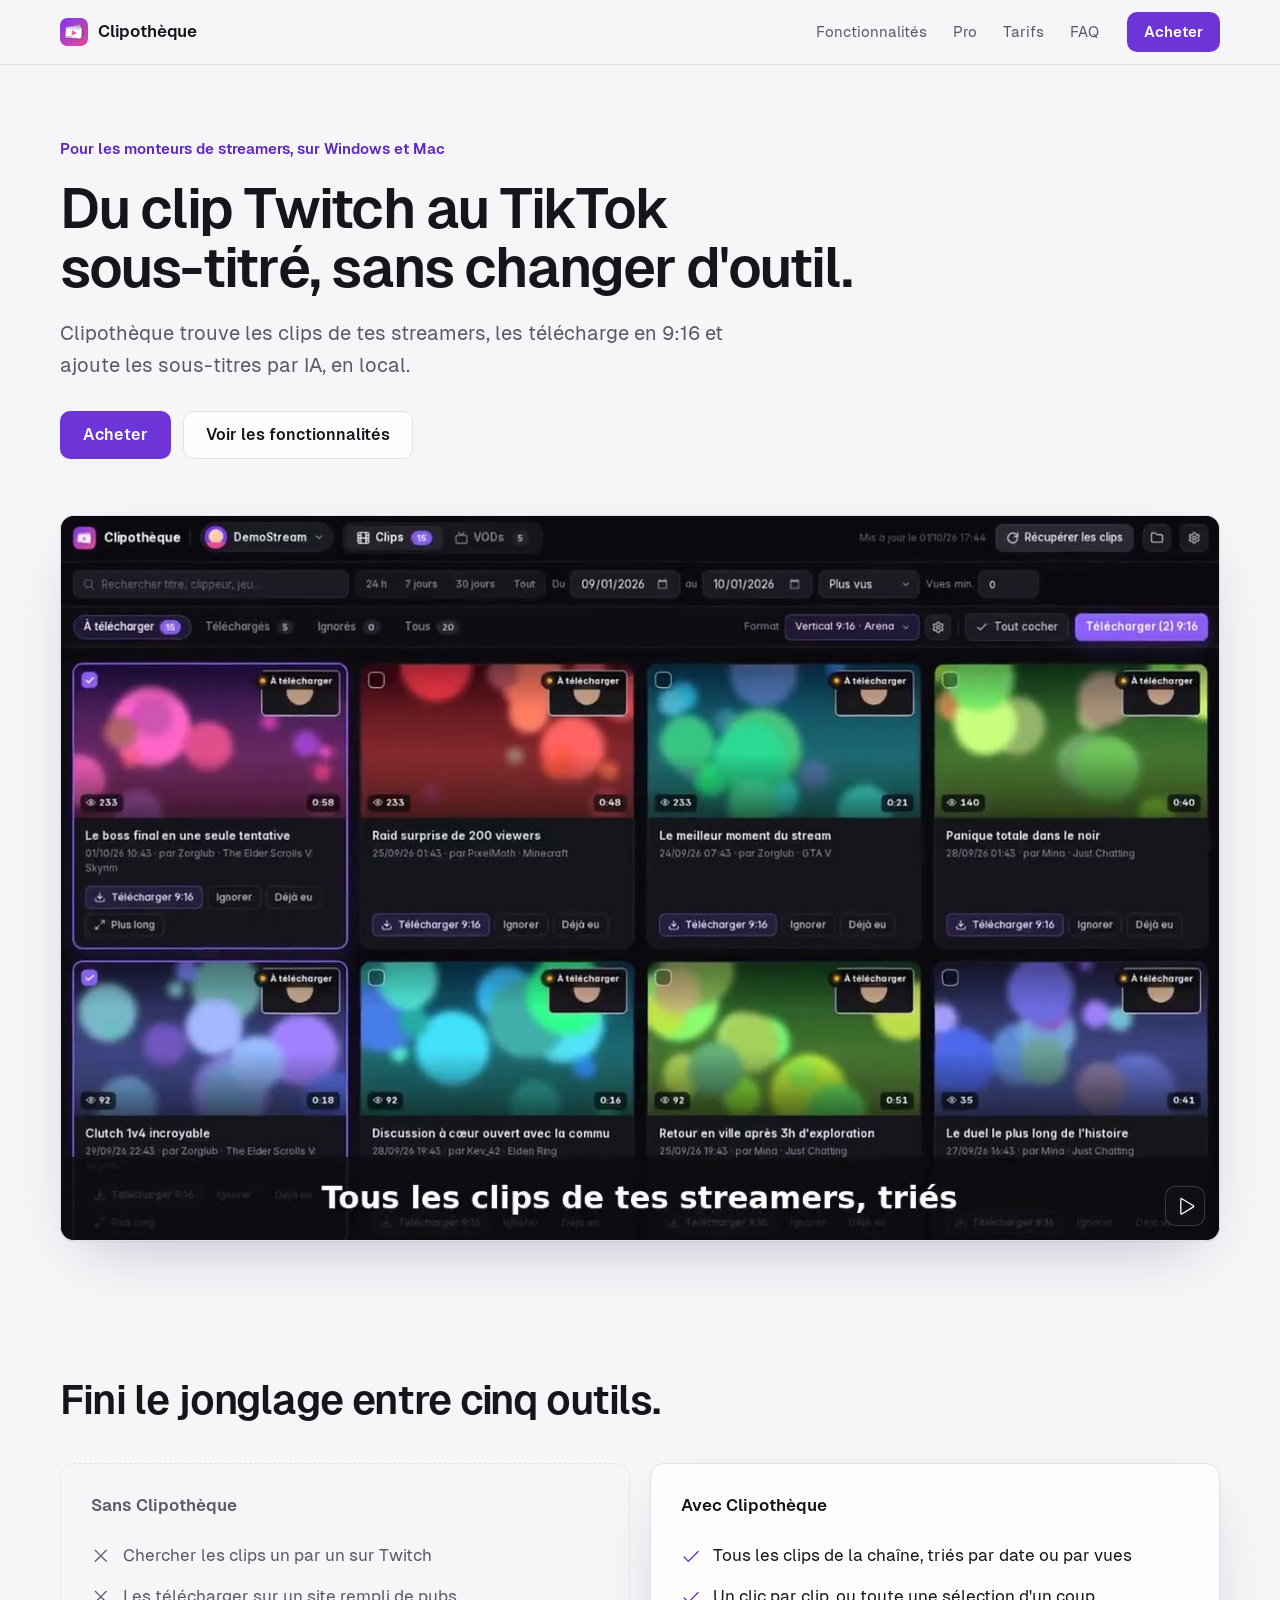
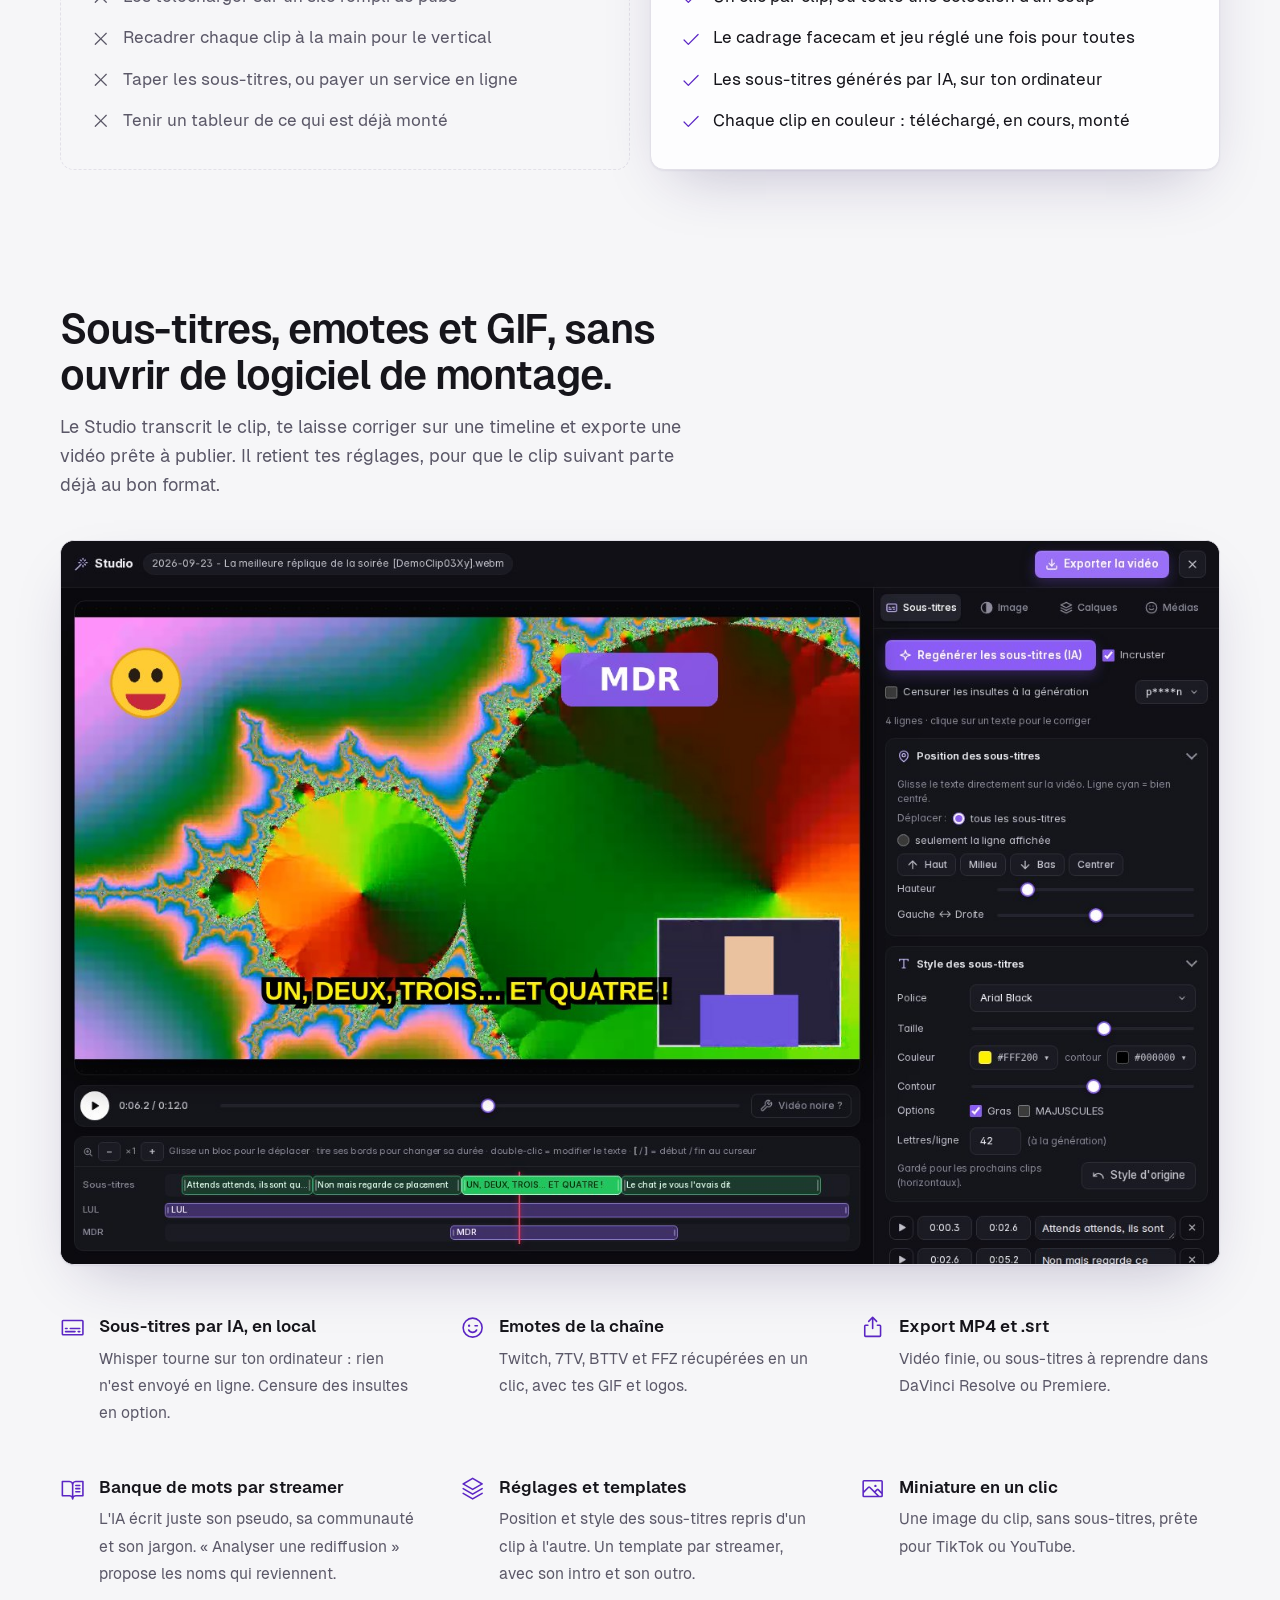
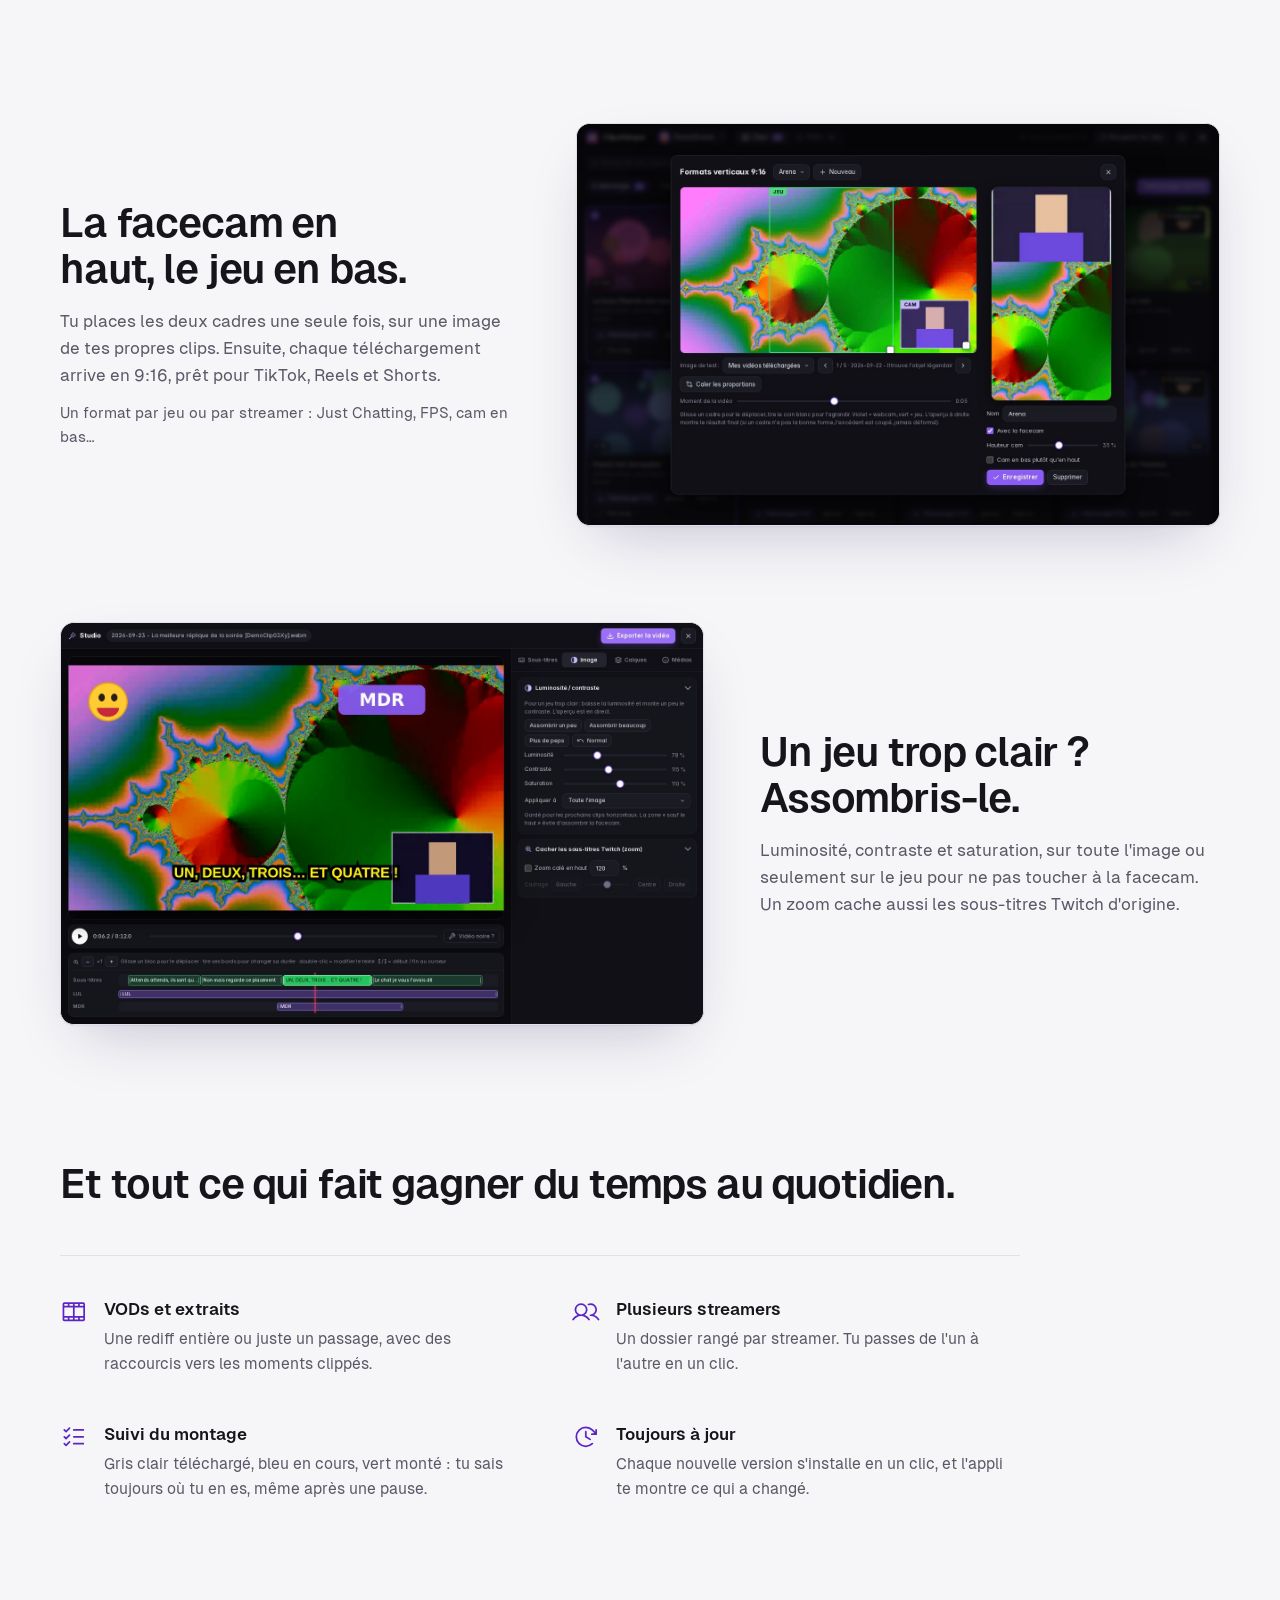
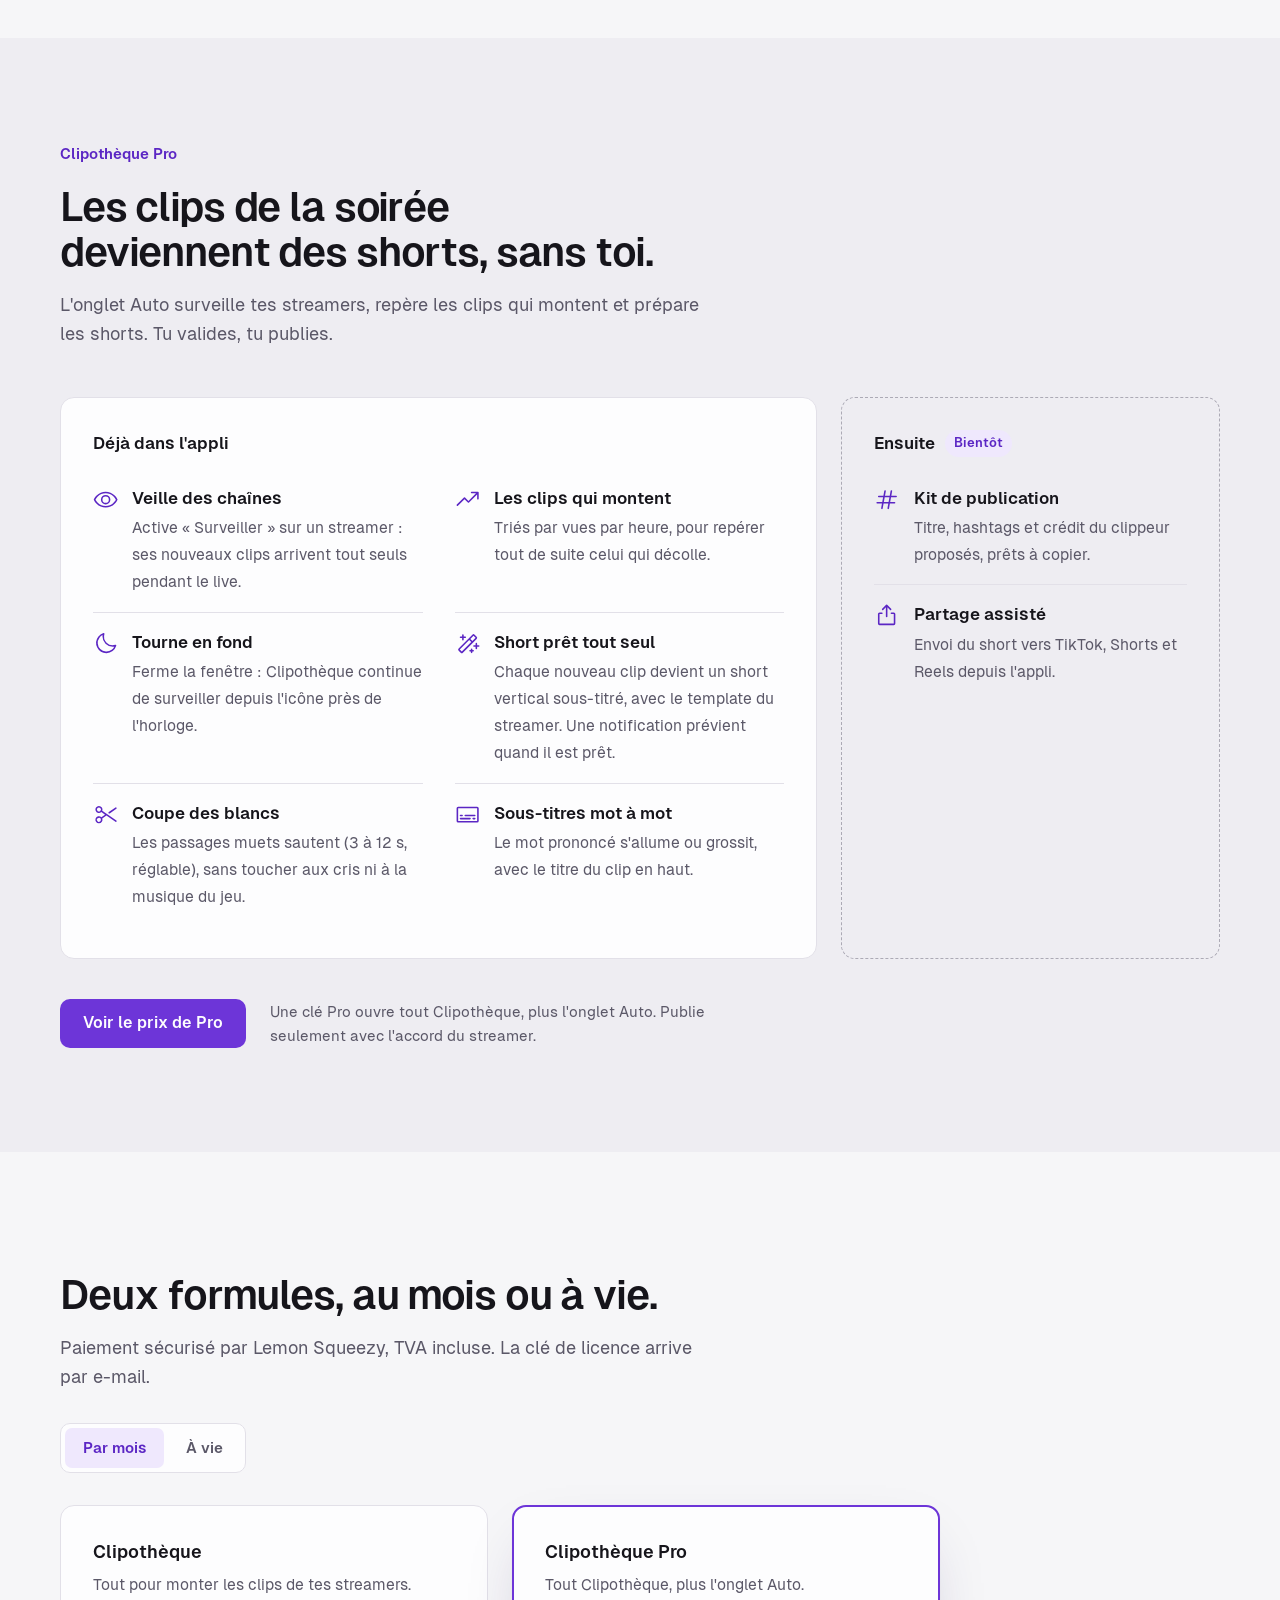
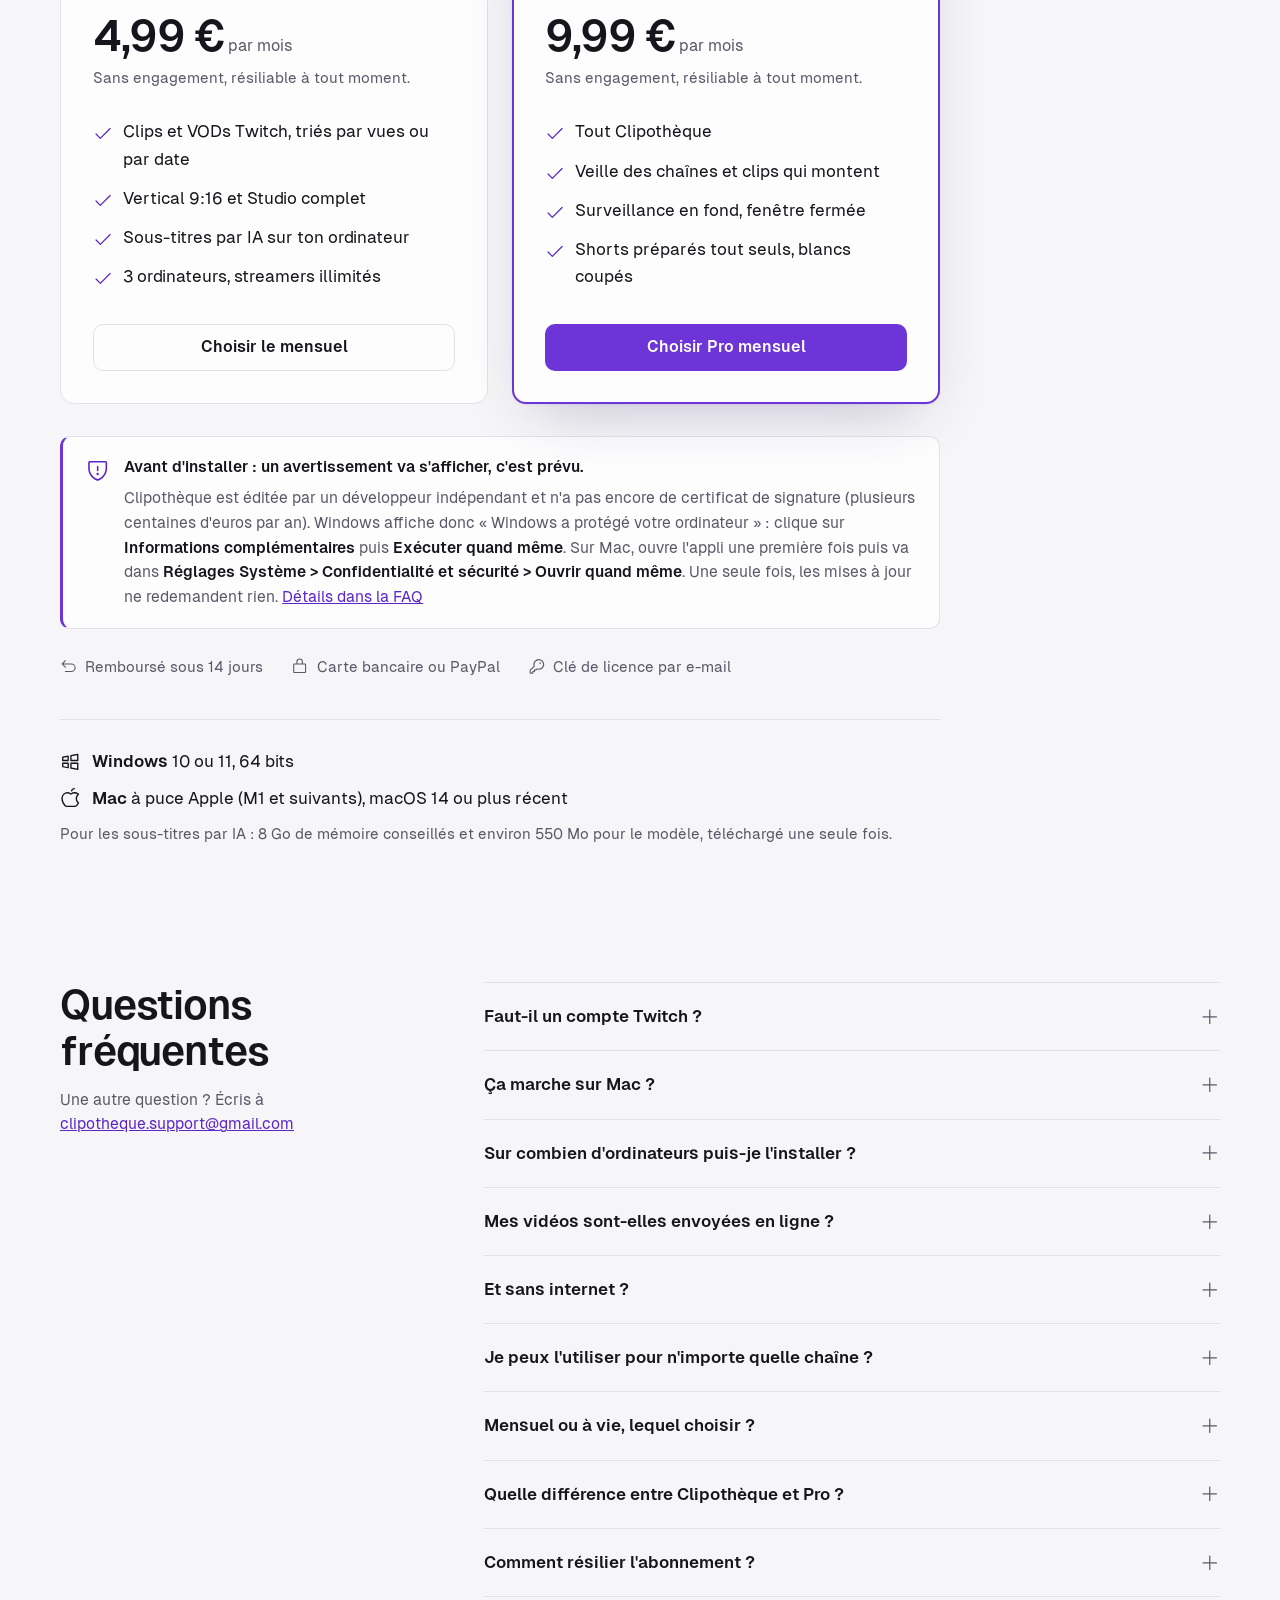
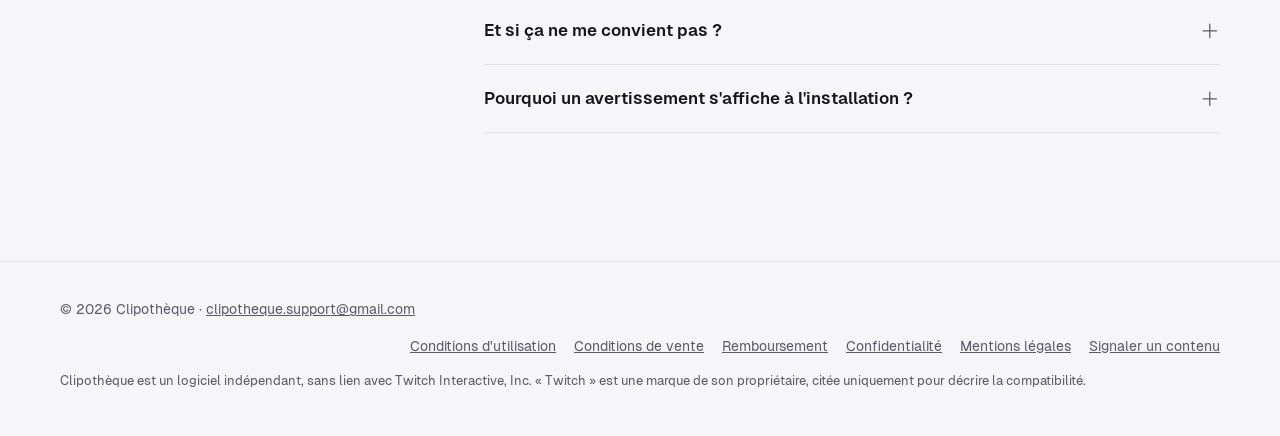
==== commit 63289130: "Site : CGU, page de signalement, mentions légales et confidentialité complétées, pied de page, licen" ====
--- a/clipotheque/index.html
+++ b/clipotheque/index.html
@@ -236,7 +236,7 @@
 
 <footer><div class="conteneur">
   <span>© 2026 Clipothèque · <a href="mailto:clipotheque.support@gmail.com">clipotheque.support@gmail.com</a></span>
-  <div class="liens"><a href="cgv.html">Conditions de vente</a><a href="remboursement.html">Remboursement</a><a href="confidentialite.html">Confidentialité</a><a href="mentions-legales.html">Mentions légales</a></div>
+  <div class="liens"><a href="cgu.html">Conditions d'utilisation</a><a href="cgv.html">Conditions de vente</a><a href="remboursement.html">Remboursement</a><a href="confidentialite.html">Confidentialité</a><a href="mentions-legales.html">Mentions légales</a><a href="signalement.html">Signaler un contenu</a></div>
   <div class="avertissement">Clipothèque est un logiciel indépendant, sans lien avec Twitch Interactive, Inc. « Twitch » est une marque de son propriétaire, citée uniquement pour décrire la compatibilité.</div>
 </div></footer>
 
